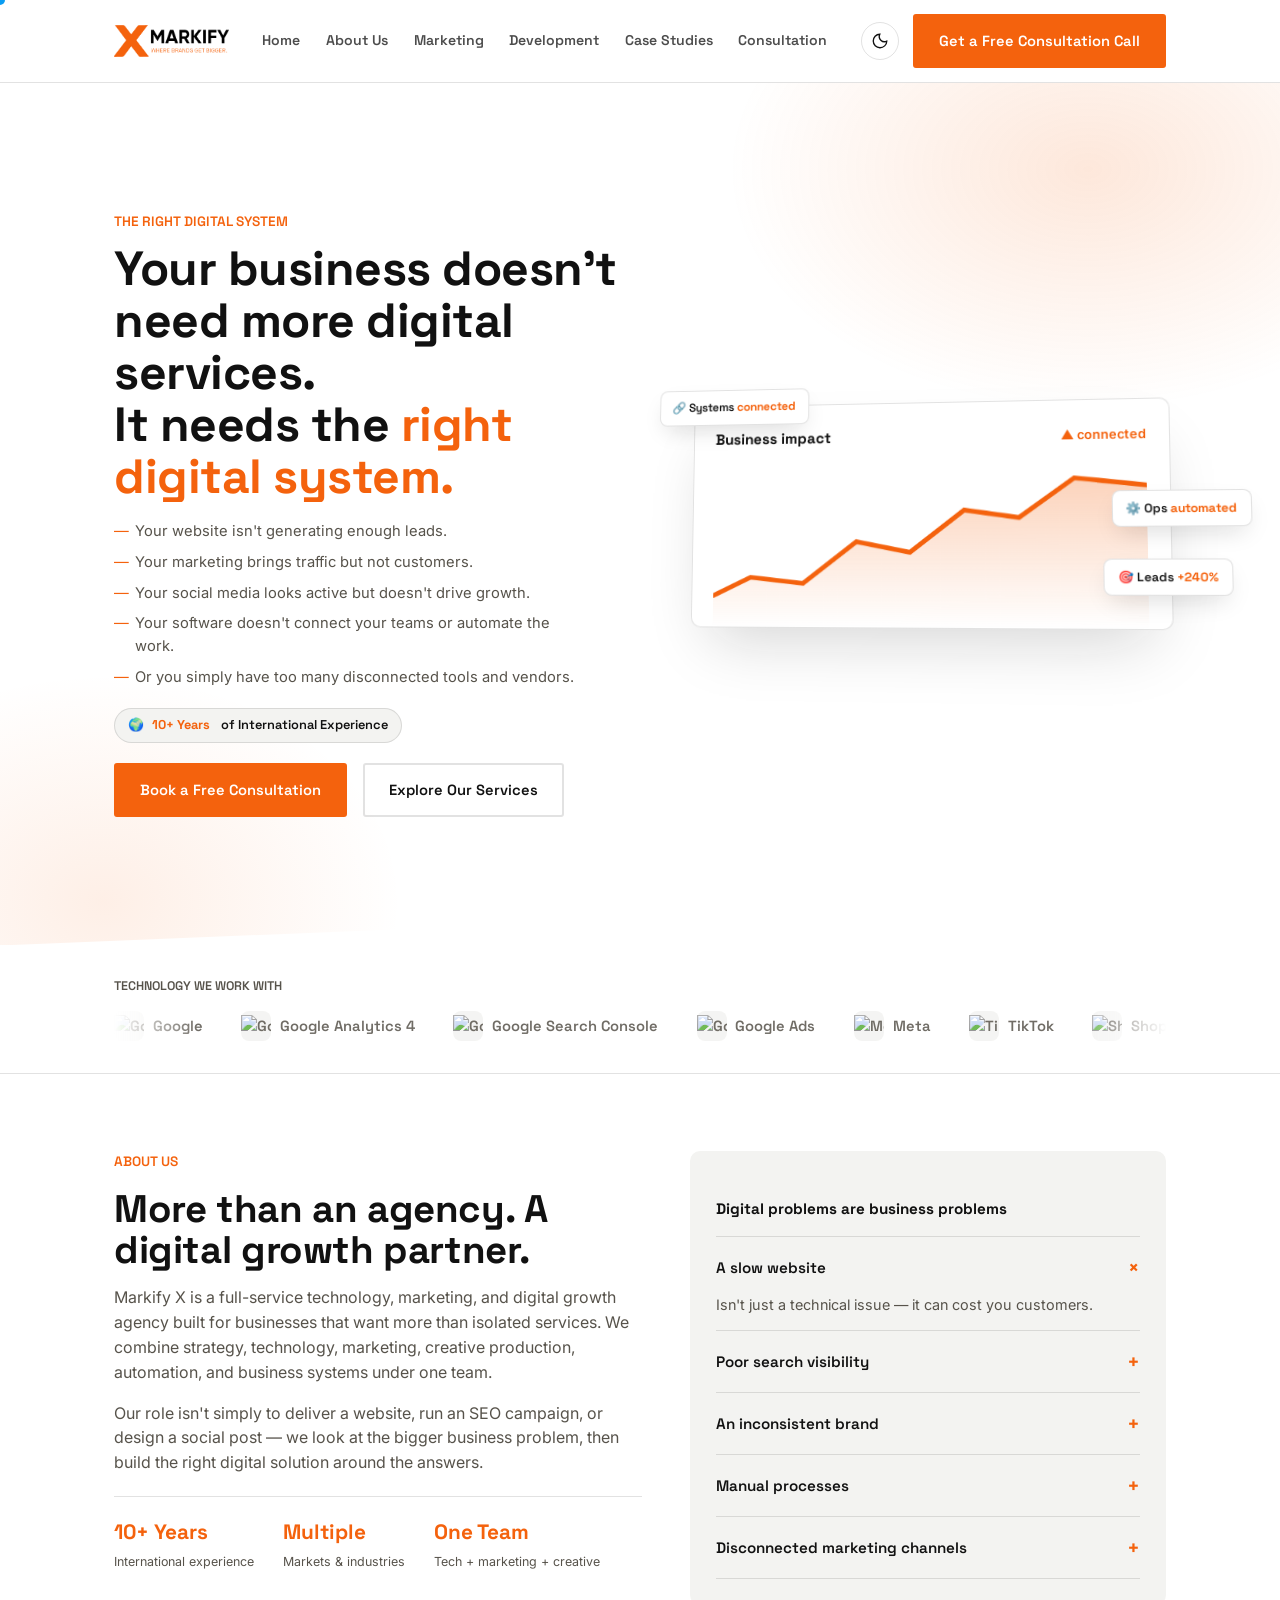
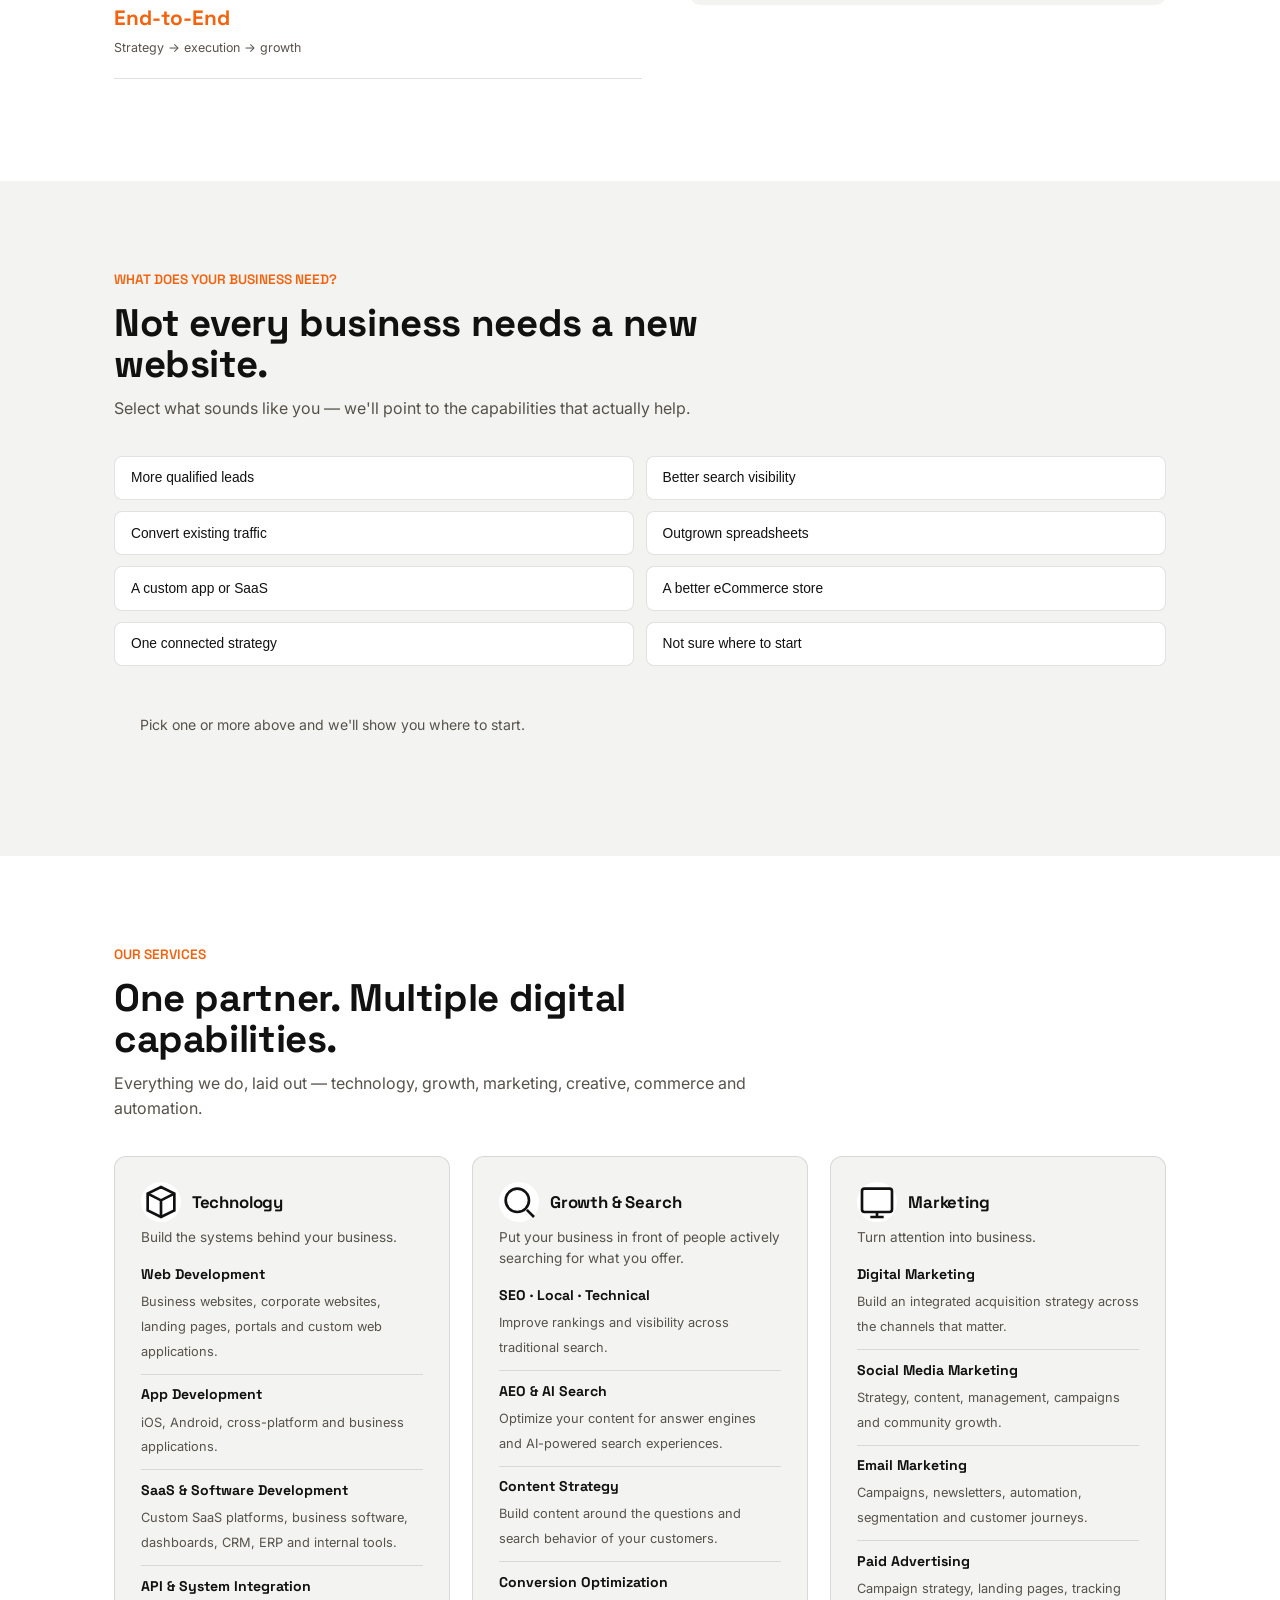
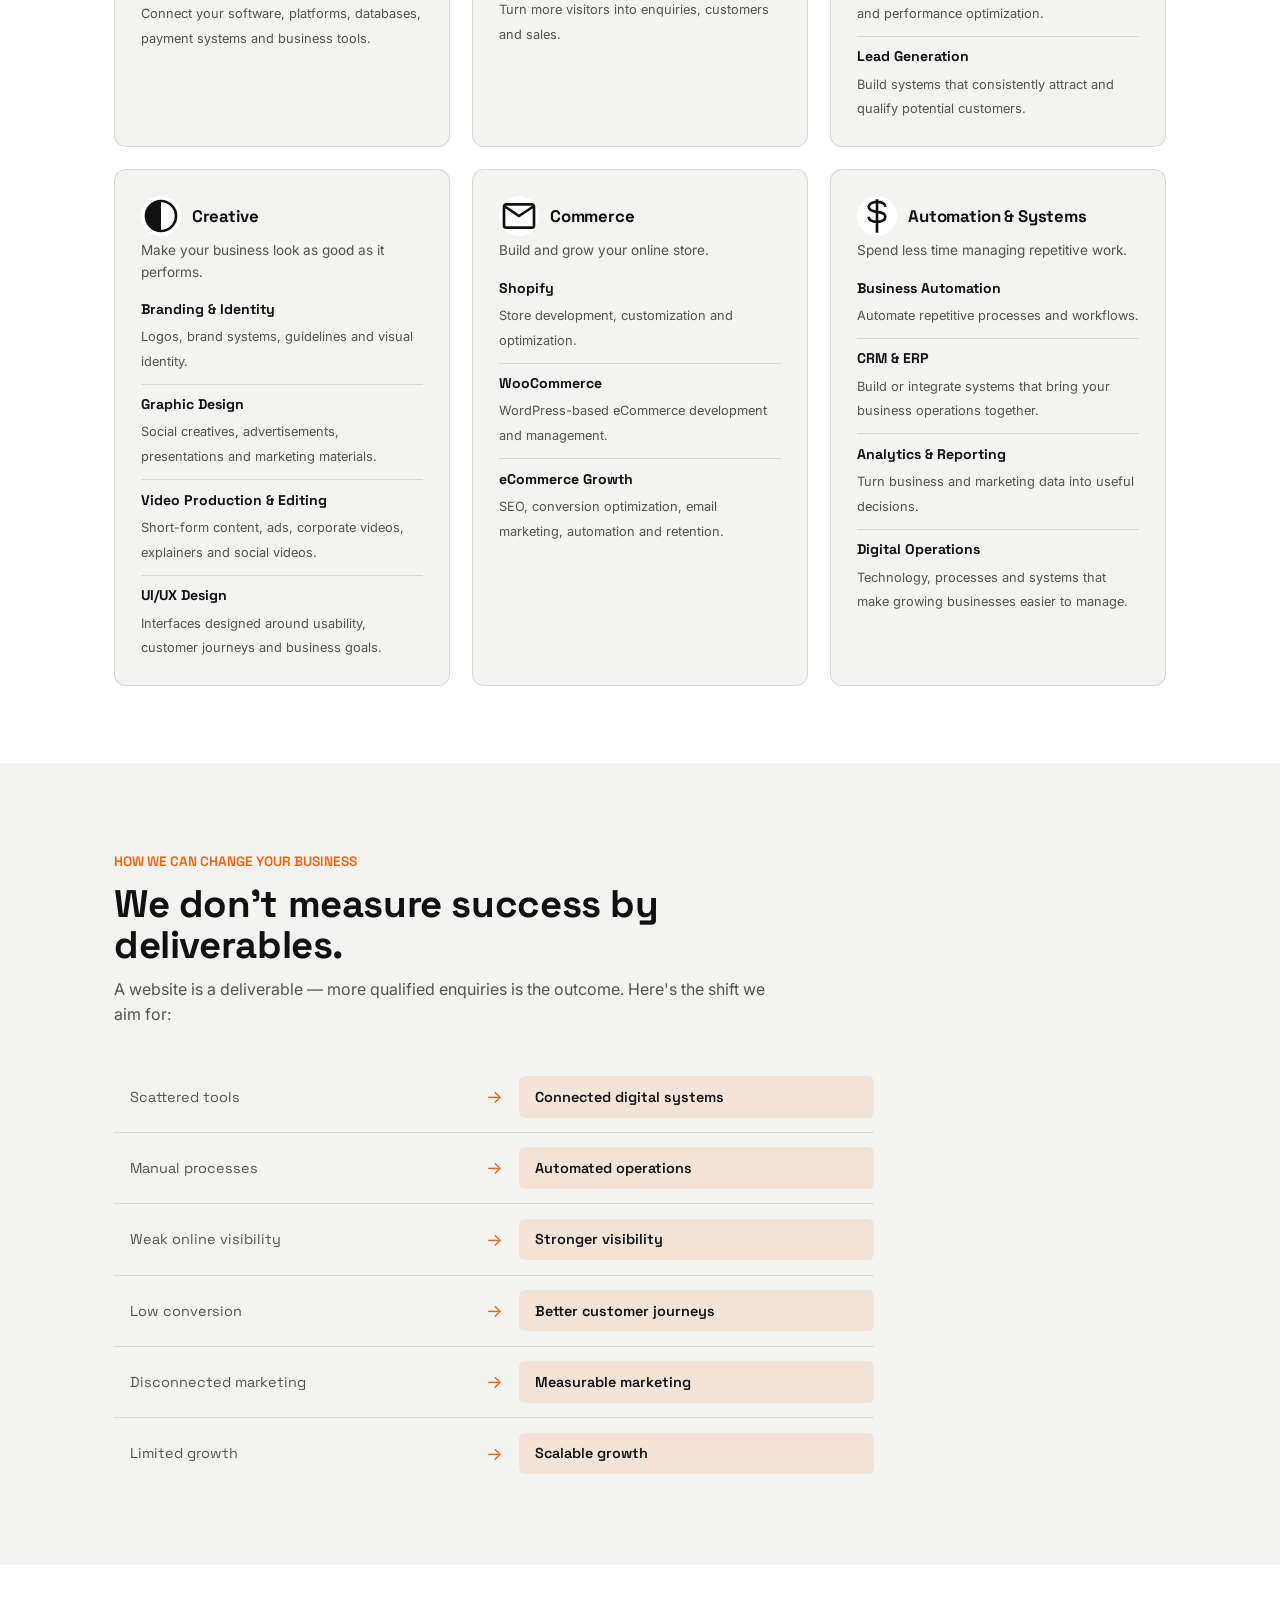
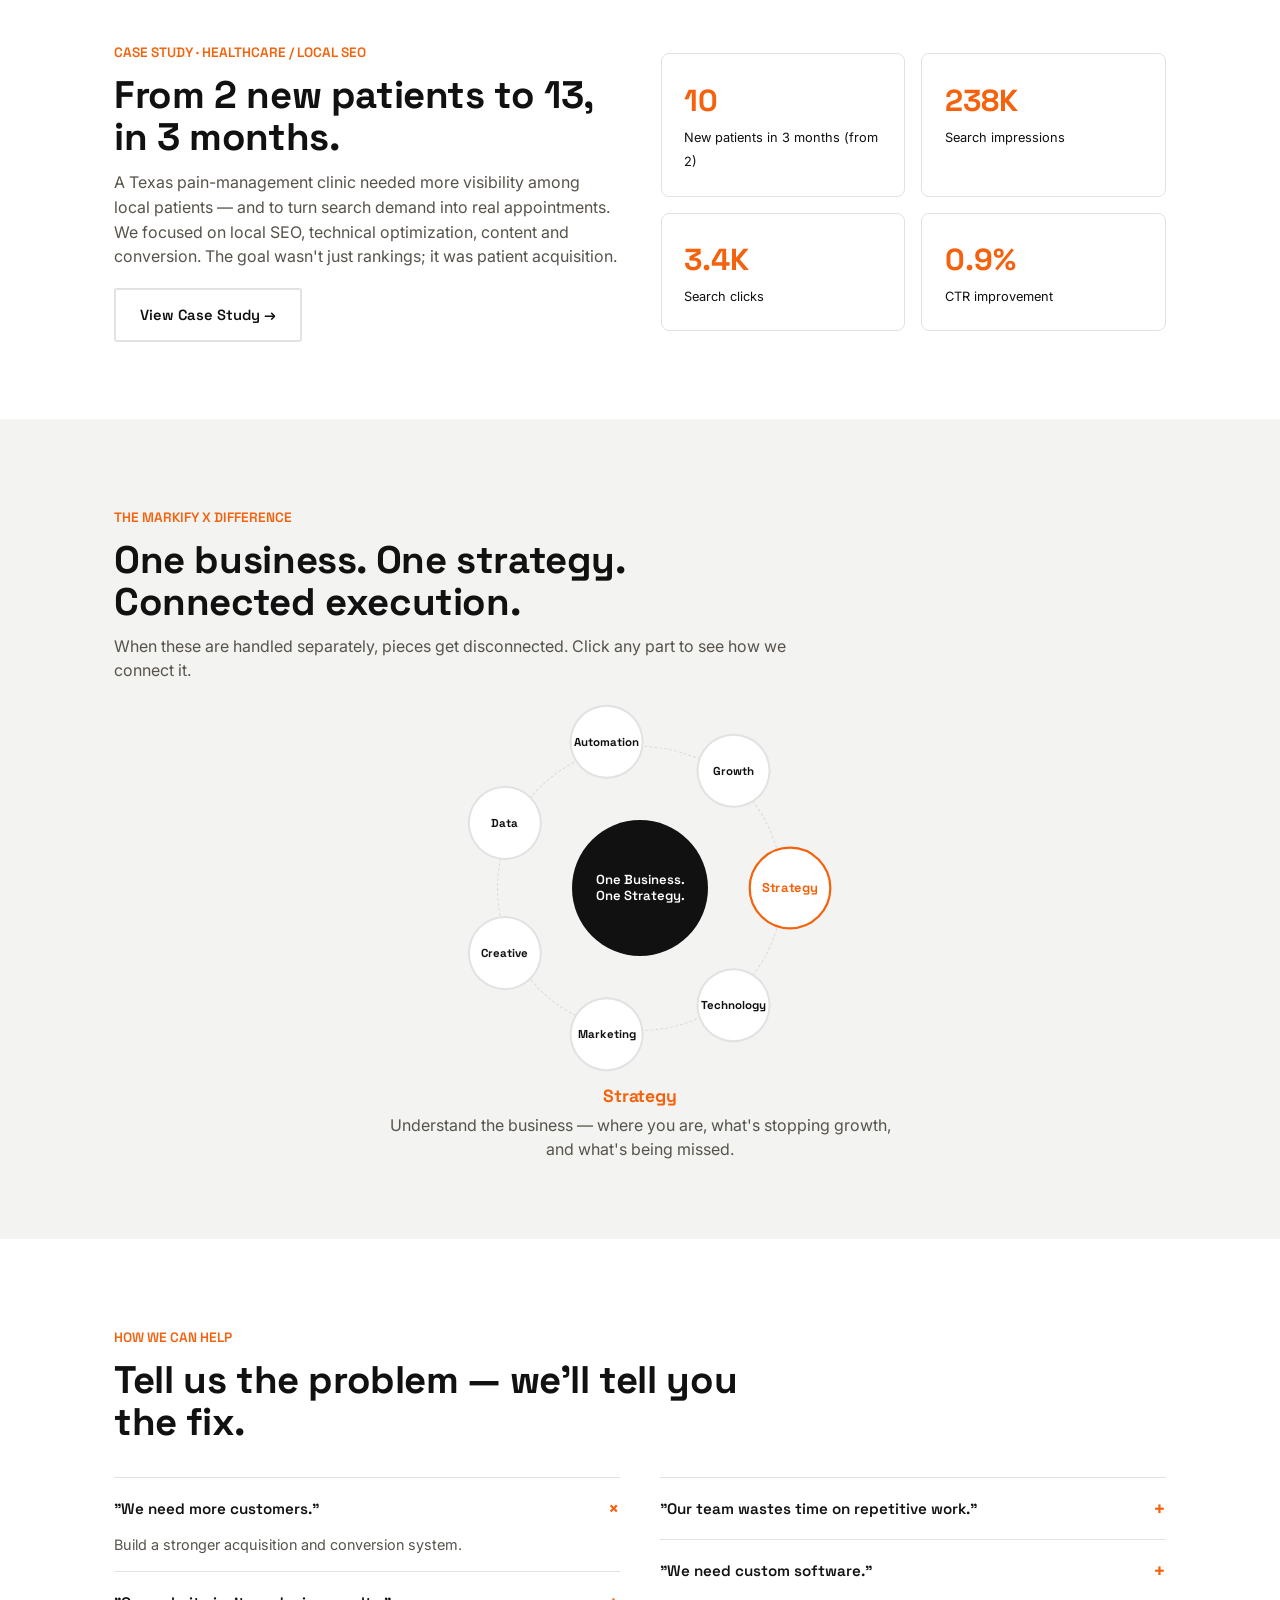
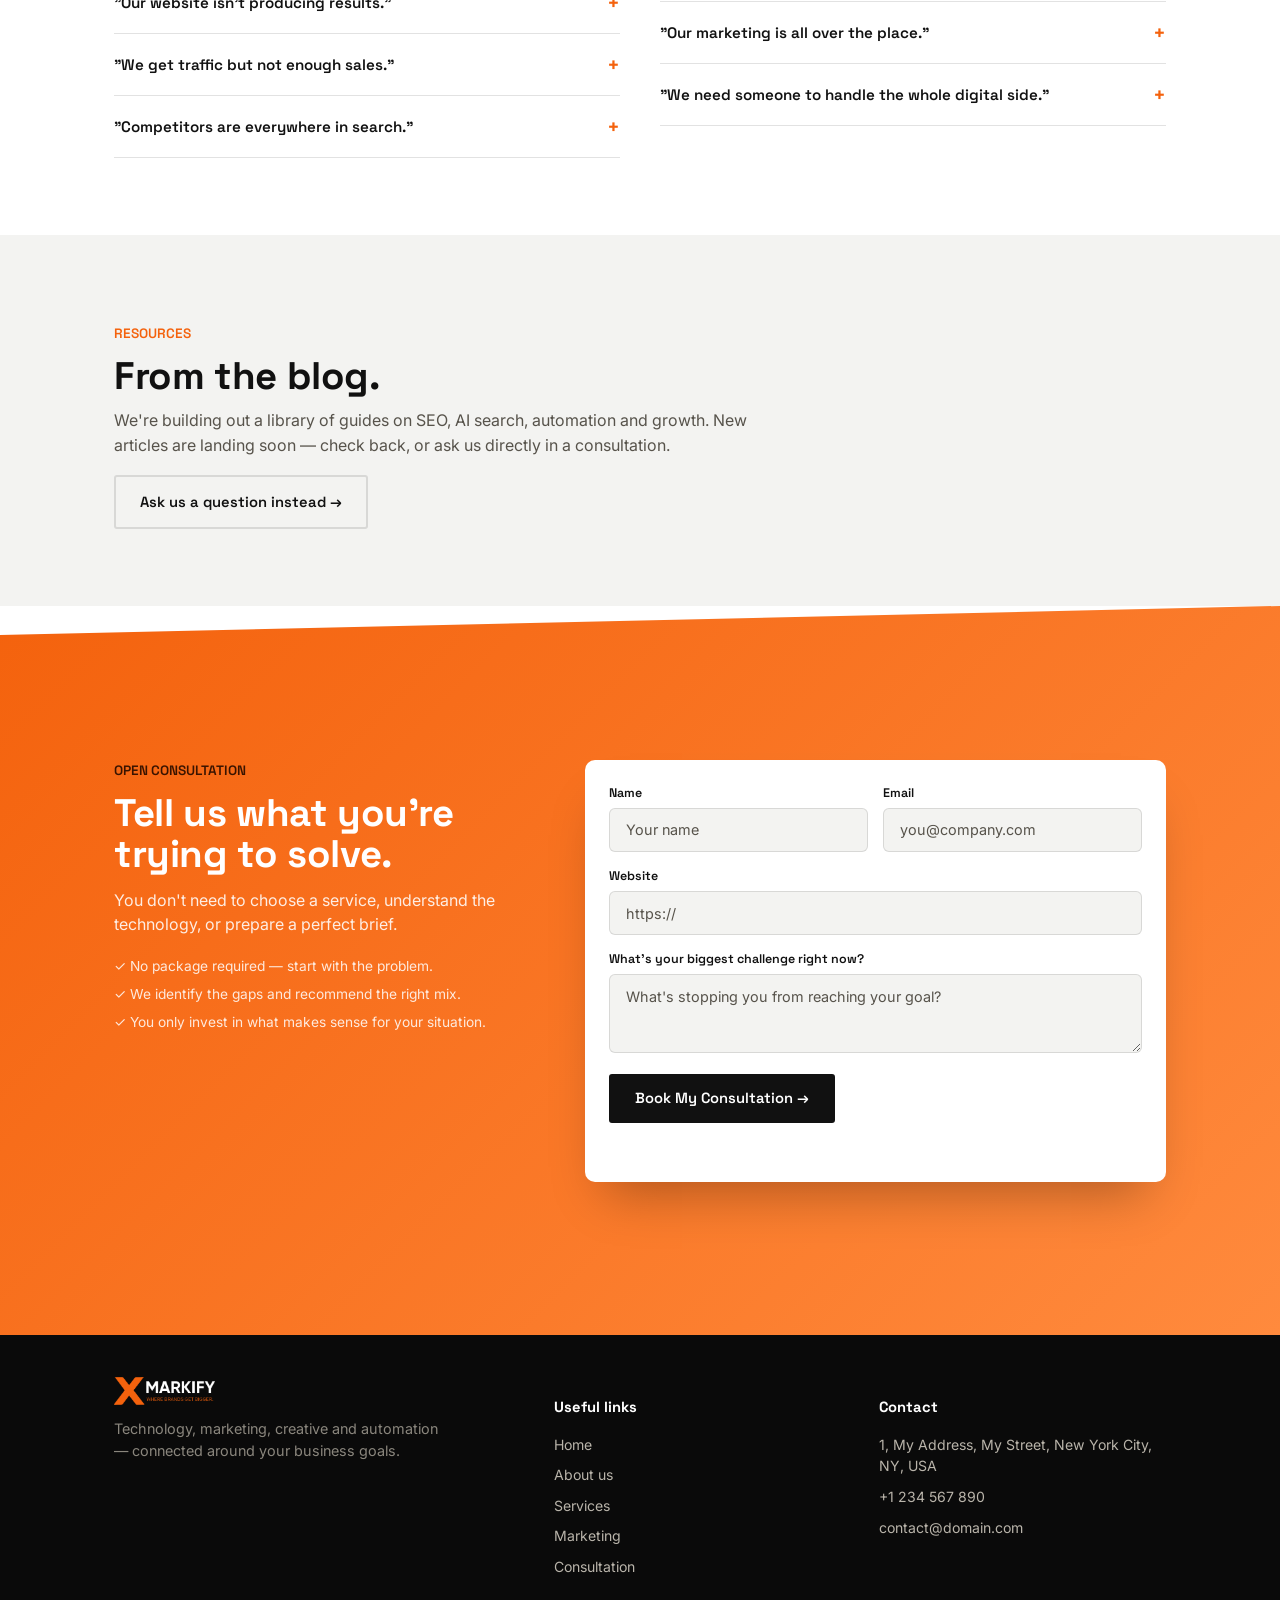
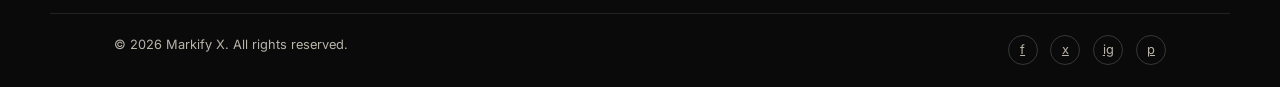
==== index.html @ 3561a361 "Use consistent navigation across all pages" ====
<!doctype html>
<html lang="en">
<head>
<meta charset="UTF-8">
<meta name="viewport" content="width=device-width, initial-scale=1, viewport-fit=cover">
<title>Markify X — The Right Digital System for Your Business</title>
<meta name="description" content="Markify X connects technology, marketing, creative and automation into one digital system — web & app development, SEO, marketing, branding, eCommerce and business automation.">
<meta name="keywords" content="digital system, digital agency, web development, SEO, AEO, marketing automation, SaaS development, eCommerce, Markify X">
<meta name="robots" content="index, follow">
<link rel="canonical" href="https://www.markifyx.com/">
<meta property="og:type" content="website">
<meta property="og:title" content="Markify X — The Right Digital System">
<meta property="og:description" content="Technology, marketing, creative and automation, connected around your actual business goals.">
<meta property="og:image" content="[data-uri]">
<meta name="twitter:card" content="summary_large_image">
<link rel="icon" href="[data-uri]">
<link rel="preconnect" href="https://fonts.googleapis.com">
<link rel="preconnect" href="https://fonts.gstatic.com" crossorigin>
<link href="https://fonts.googleapis.com/css2?family=Space+Grotesk:wght@500;600;700&family=Inter:wght@400;500;600;700&display=swap" rel="stylesheet">
<script type="application/ld+json">
{"@context":"https://schema.org","@type":"ProfessionalService","name":"Markify X","slogan":"The right digital system for your business.","description":"Full-service technology, marketing, creative and automation partner: web & app development, SaaS, SEO & AEO, digital marketing, branding, eCommerce and business automation.","address":{"@type":"PostalAddress","streetAddress":"1, My Address, My Street","addressLocality":"New York City","addressRegion":"NY","addressCountry":"USA"},"telephone":"+1234567890","email":"contact@domain.com"}
</script>
<style>
:root{
  --ink:#111111; --paper:#FFFFFF; --fog:#F3F3F1; --line:rgba(17,17,17,.12);
  --orange:#F4620D; --orange-deep:#C9490A; --slate:#57534B;
  --maxw:1180px; --pad:clamp(20px,5vw,64px);
  color-scheme: light;
}
:root[data-theme="dark"]{ --ink:#F2F0EC; --paper:#121110; --fog:#1B1918; --line:rgba(242,240,236,.14); --slate:#B0ACA4; color-scheme:dark; }
*{box-sizing:border-box}
html{scroll-behavior:smooth; scroll-padding-top:88px}
body{margin:0;background:var(--paper);color:var(--ink);font-family:'Inter',system-ui,sans-serif;line-height:1.55;-webkit-font-smoothing:antialiased;transition:background .3s ease,color .3s ease}
body.has-cursor,body.has-cursor a,body.has-cursor button{cursor:none}
.cursor-dot{position:fixed;top:0;left:0;width:10px;height:10px;border-radius:50%;background:var(--orange);pointer-events:none;z-index:999;transform:translate(-50%,-50%);transition:width .18s,height .18s;mix-blend-mode:difference}
.cursor-dot.big{width:38px;height:38px;background:#fff}
@media(hover:none),(prefers-reduced-motion:reduce){.cursor-dot{display:none}body.has-cursor,body.has-cursor a,body.has-cursor button{cursor:auto}}
h1,h2,h3,.disp{font-family:'Space Grotesk',system-ui,sans-serif;letter-spacing:-.01em;line-height:1.08;margin:0}
h2{font-size:clamp(1.6rem,3.4vw,2.4rem)}
p{color:var(--slate);margin:0}
a{color:inherit}
img{max-width:100%;display:block}
ul{margin:0;padding:0}
.wrap{max-width:var(--maxw);margin:0 auto;padding-inline:var(--pad)}
.btn{position:relative;display:inline-flex;align-items:center;gap:.5rem;font-family:'Space Grotesk',sans-serif;font-weight:600;font-size:.92rem;padding:.85rem 1.5rem;border-radius:3px;border:2px solid var(--ink);background:var(--ink);color:var(--paper);cursor:pointer;text-decoration:none;transition:transform .12s ease}
.btn:hover{transform:translateY(-2px)}
.btn.alt{background:var(--orange);border-color:var(--orange);color:#fff}
.btn.ghost{background:transparent;color:var(--ink)}
.theme-toggle{width:38px;height:38px;border-radius:50%;border:1px solid var(--line);background:none;display:flex;align-items:center;justify-content:center;cursor:pointer;color:var(--ink)}
.theme-toggle svg{width:18px;height:18px}
:root[data-theme="dark"] .theme-toggle .i-sun{display:block}
:root[data-theme="dark"] .theme-toggle .i-moon{display:none}
.theme-toggle .i-sun{display:none}
:focus-visible{outline:3px solid var(--orange);outline-offset:2px}
header{position:sticky;top:0;z-index:50;background:color-mix(in srgb,var(--paper) 88%,transparent);backdrop-filter:blur(10px);border-bottom:1px solid var(--line)}
.nav{display:flex;align-items:center;justify-content:space-between;padding-block:14px}
.brand img{height:32px}
.navlinks{display:flex;gap:1.6rem;list-style:none;margin:0;padding:0;font-family:'Space Grotesk',sans-serif;font-weight:600;font-size:.88rem}
.navlinks a{text-decoration:none;opacity:.75}
.navlinks a:hover,.navlinks a.active{opacity:1;color:var(--orange)}
.has-dropdown{position:relative}
.nav-top{display:flex;align-items:center;gap:.35rem;background:none;border:none;font:inherit;font-weight:600;color:var(--ink);opacity:.75;cursor:pointer;padding:.3rem 0}
.nav-top:hover{opacity:1}
.nav-top svg{width:13px;height:13px;transition:transform .2s}
.has-dropdown.open .nav-top svg{transform:rotate(180deg)}
.dropdown{position:absolute;top:calc(100% + 10px);left:0;background:var(--paper);border:1px solid var(--line);border-radius:10px;padding:.6rem;min-width:210px;box-shadow:0 24px 40px -12px rgba(0,0,0,.18);display:grid;gap:.15rem;opacity:0;pointer-events:none;transform:translateY(6px);transition:opacity .15s,transform .15s;z-index:60}
.dropdown.cols2{grid-template-columns:1fr 1fr;min-width:380px}
.dropdown a{display:block;padding:.55rem .7rem;border-radius:6px;font-size:.83rem;font-weight:500;color:var(--slate);opacity:1}
.dropdown a:hover{background:var(--fog);color:var(--ink)}
.has-dropdown:hover .dropdown,.has-dropdown.open .dropdown{opacity:1;pointer-events:auto;transform:translateY(0)}
.mobile-cta{display:none}
.navcta{display:flex;align-items:center;gap:.9rem}
.burger{display:none;background:none;border:none;cursor:pointer}
.burger span{display:block;width:22px;height:2px;background:var(--ink);margin:5px 0}
@media(max-width:900px){
  .navlinks{position:fixed;inset:60px 0 0 0;background:var(--paper);flex-direction:column;padding:2rem var(--pad);gap:.3rem;font-size:1.05rem;transform:translateX(100%);transition:transform .3s;overflow-y:auto}
  .navlinks.open{transform:translateX(0)}
  .has-dropdown{border-bottom:1px solid var(--line);padding-bottom:.6rem;margin-bottom:.6rem}
  .nav-top{width:100%;justify-content:space-between;padding:.6rem 0;font-size:1.05rem}
  .dropdown{position:static;opacity:1;pointer-events:auto;transform:none;box-shadow:none;border:none;background:transparent;padding:0 0 0 .8rem;min-width:0;grid-template-columns:1fr!important;display:none}
  .has-dropdown.open .dropdown{display:grid}
  .dropdown a{padding:.55rem 0;font-size:.95rem}
  .mobile-cta{display:block;margin-top:1rem}
  .burger{display:block}
  .navcta .btn.alt{display:none}
}
/* hero */
.hero{position:relative;overflow:hidden;clip-path:polygon(0 0,100% 0,100% 94%,0 100%);background:var(--paper)}
.hero::before{content:"";position:absolute;inset:0;background:radial-gradient(600px 400px at 85% 10%,rgba(244,98,13,.15),transparent 60%),radial-gradient(500px 380px at 8% 95%,rgba(244,98,13,.1),transparent 60%);z-index:0}
.hero .wrap{position:relative;z-index:1;display:grid;grid-template-columns:1.05fr .95fr;gap:2.4rem;align-items:center;padding-block:clamp(1.8rem,4vw,3.2rem)}
.eyebrow{color:var(--orange);font-family:'Space Grotesk',sans-serif;font-weight:600;font-size:.85rem;margin-bottom:.7rem}
.kinetic-h1{display:block;overflow:hidden;color:var(--ink);font-size:clamp(1.9rem,4.4vw,3rem);max-width:17ch;font-weight:700}
.kinetic-h1 .kline{display:block;transform:translateY(110%);opacity:0;animation:kline-in .7s cubic-bezier(.22,1,.36,1) forwards}
.kinetic-h1 .kline:nth-child(1){animation-delay:.05s}
.kinetic-h1 .kline:nth-child(2){animation-delay:.16s}
@keyframes kline-in{to{transform:translateY(0);opacity:1}}
@media(prefers-reduced-motion:reduce){.kinetic-h1 .kline{animation:none;transform:none;opacity:1}}
.problem-list{list-style:none;margin:1.1rem 0 0;display:grid;gap:.5rem;max-width:46ch}
.problem-list li{font-size:.92rem;color:var(--slate);padding-left:1.3rem;position:relative}
.problem-list li::before{content:"—";position:absolute;left:0;color:var(--orange)}
.hero-badge{display:inline-flex;align-items:center;gap:.5rem;margin-top:1.2rem;font-family:'Space Grotesk',sans-serif;font-size:.8rem;font-weight:600;color:var(--ink);background:var(--fog);border:1px solid var(--line);padding:.4rem .8rem;border-radius:20px}
.hero-badge b{color:var(--orange)}
.hero-ctas{display:flex;gap:1rem;margin-top:1.3rem;flex-wrap:wrap}
.hero-visual{position:relative;perspective:900px}
.panel{position:relative;background:var(--paper);border:1px solid var(--line);border-radius:10px;padding:1.4rem 1.4rem 0;box-shadow:0 30px 60px -20px rgba(17,17,17,.18);transform:rotateX(4deg) rotateY(-6deg);transition:transform .12s ease;transform-style:preserve-3d}
.panel-head{display:flex;justify-content:space-between;align-items:baseline;margin-bottom:.5rem}
.panel-head b{font-family:'Space Grotesk',sans-serif;font-size:.95rem}
.panel-head span{color:var(--orange);font-size:.8rem;font-weight:600}
.panel svg{width:100%;height:auto;display:block}
.panel .spark-line{fill:none;stroke:var(--orange);stroke-width:3;stroke-linecap:round;stroke-dasharray:600;stroke-dashoffset:600;animation:draw 1.8s ease forwards .5s}
.panel .spark-fill{opacity:0;animation:fadein 1s ease forwards 1.3s}
@keyframes draw{to{stroke-dashoffset:0}}
@keyframes fadein{to{opacity:1}}
.chips{position:absolute;inset:0;pointer-events:none}
.chip{position:absolute;background:var(--paper);border:1px solid var(--line);border-radius:8px;padding:.5rem .8rem;font-family:'Space Grotesk',sans-serif;font-size:.75rem;font-weight:600;box-shadow:0 10px 24px -8px rgba(17,17,17,.18);animation:float 5s ease-in-out infinite}
.chip.c1{top:-8%;left:-8%;animation-delay:0s}
.chip.c2{bottom:14%;right:-12%;animation-delay:1.2s}
.chip.c3{top:40%;right:-16%;animation-delay:2.4s}
.chip b{color:var(--orange)}
@keyframes float{0%,100%{transform:translateY(0)}50%{transform:translateY(-8px)}}
.hero-mascot{position:absolute;bottom:-12%;left:-10%;width:130px;filter:drop-shadow(0 20px 30px rgba(0,0,0,.18))}
@media(prefers-reduced-motion:reduce){.chip{animation:none}.panel{transform:none}}
@media(max-width:900px){.hero .wrap{grid-template-columns:1fr}.hero-visual{order:-1;margin:0 auto 2rem;max-width:320px}.chip{display:none}.hero-mascot{width:90px}.panel{transform:none}}
/* marquee */
.marquee-sec{padding-block:2rem;border-bottom:1px solid var(--line)}
.marquee-label{font-family:'Space Grotesk',sans-serif;font-weight:600;font-size:.78rem;color:var(--slate);margin-bottom:.9rem}
.marquee{overflow:hidden;-webkit-mask-image:linear-gradient(90deg,transparent,#000 8%,#000 92%,transparent)}
.marquee-track{display:flex;gap:2.4rem;width:max-content;animation:scroll 28s linear infinite;align-items:center}
.logo-chip{display:flex;align-items:center;gap:.55rem;white-space:nowrap;opacity:.85}
.logo-chip .lic{width:30px;height:30px;border-radius:8px;background:var(--fog);display:flex;align-items:center;justify-content:center;flex-shrink:0}
.logo-chip .lic svg{width:17px;height:17px;color:var(--ink)}
.logo-chip span{font-family:'Space Grotesk',sans-serif;font-weight:600;font-size:.92rem;color:var(--slate)}
@keyframes scroll{from{transform:translateX(0)}to{transform:translateX(-50%)}}
@media(prefers-reduced-motion:reduce){.marquee-track{animation:none}}
section{padding-block:clamp(3rem,6vw,5.2rem)}
.section-head{max-width:680px;margin-bottom:2.2rem}
.section-head p{margin-top:.7rem}
/* about */
.about-grid{display:grid;grid-template-columns:1fr .9fr;gap:3rem;align-items:start}
.about-grid>div>p{margin-bottom:1rem;max-width:54ch}
.pill-stats{display:flex;flex-wrap:wrap;gap:1.8rem;margin:1.3rem 0 1.6rem;padding:1.2rem 0;border-top:1px solid var(--line);border-bottom:1px solid var(--line)}
.pill-stats div b{display:block;font-family:'Space Grotesk',sans-serif;font-size:1.3rem;color:var(--orange)}
.pill-stats div span{font-size:.78rem;color:var(--slate)}
details{border-top:1px solid var(--line);padding-block:.9rem}
details:last-of-type{border-bottom:1px solid var(--line)}
summary{cursor:pointer;list-style:none;display:flex;justify-content:space-between;align-items:center;font-family:'Space Grotesk',sans-serif;font-weight:600;font-size:.95rem}
summary::-webkit-details-marker{display:none}
summary::after{content:"+";font-size:1.3rem;color:var(--orange);transition:transform .2s}
details[open] summary::after{transform:rotate(45deg)}
details p{margin-top:.6rem;font-size:.9rem}
.about-visual{background:var(--fog);border-radius:10px;padding:1.6rem}
.about-visual h4{font-family:'Space Grotesk',sans-serif;font-size:.95rem;margin-bottom:1rem}
/* needs selector */
.need-grid{display:grid;grid-template-columns:repeat(2,1fr);gap:.7rem;margin-bottom:1.6rem}
.need-btn{text-align:left;background:var(--paper);border:1px solid var(--line);border-radius:8px;padding:.85rem 1rem;font-size:.86rem;cursor:pointer;transition:border-color .15s,background .15s;color:var(--ink)}
.need-btn:hover{border-color:var(--orange)}
.need-btn.active{border-color:var(--orange);background:rgba(244,98,13,.08)}
.need-result{background:var(--fog);border-radius:10px;padding:1.4rem 1.6rem;min-height:88px}
.need-result .ph{color:var(--slate);font-size:.88rem}
.need-tags{display:flex;flex-wrap:wrap;gap:.5rem;margin-top:.8rem}
.need-tags span{background:var(--paper);border:1px solid var(--line);border-radius:20px;padding:.3rem .75rem;font-size:.78rem;font-family:'Space Grotesk',sans-serif;font-weight:600;color:var(--orange)}
@media(max-width:700px){.need-grid{grid-template-columns:1fr}}
/* services rail */
.rail-wrap{position:relative}
.rail{display:flex;gap:1.2rem;overflow-x:auto;scroll-snap-type:x mandatory;padding-bottom:1rem;cursor:grab;scrollbar-width:none;scroll-behavior:smooth}
.rail::-webkit-scrollbar{display:none}
.rail.dragging{cursor:grabbing;scroll-behavior:auto}
.card{scroll-snap-align:start;flex:0 0 min(280px,80vw);background:var(--paper);border:1px solid var(--line);padding:1.5rem;border-radius:10px;transition:border-color .2s,transform .2s}
.card:hover{border-color:var(--orange);transform:translateY(-6px)}
.ic-badge{width:44px;height:44px;border-radius:50%;background:var(--fog);display:flex;align-items:center;justify-content:center;margin-bottom:1rem;transition:transform .3s ease}
.card:hover .ic-badge{transform:scale(1.1) rotate(-6deg)}
.card .ic{width:22px;height:22px;color:var(--orange)}
.card h3{font-size:1.02rem;margin-bottom:.6rem}
.card ul{list-style:none}
.card li{font-size:.82rem;color:var(--slate);padding:.4rem 0;border-top:1px solid var(--line)}
.card li:first-child{border-top:none}
.rail-controls{display:flex;align-items:center;justify-content:space-between;margin-top:.8rem}
.rail-dots{display:flex;gap:.4rem}
.rail-dots span{width:7px;height:7px;border-radius:50%;background:var(--line);transition:background .2s,width .2s}
.rail-dots span.active{background:var(--orange);width:20px;border-radius:4px}
.rail-arrows{display:flex;gap:.6rem}
.rail-arrows button{width:36px;height:36px;border-radius:50%;border:1px solid var(--line);background:var(--paper);cursor:pointer}
.rail-arrows button:hover{border-color:var(--orange);color:var(--orange)}
.rail-arrows svg{width:15px;height:15px}
/* services grid (everything visible, no click required) */
.svc-grid{display:grid;grid-template-columns:repeat(auto-fit,minmax(300px,1fr));gap:1.4rem}
.svc-page-link{display:block;color:inherit;text-decoration:none}.svc-page-link:hover h3{color:var(--orange)}
.svc-card{background:var(--fog);border:1px solid var(--line);border-radius:12px;padding:1.6rem;transition:border-color .2s}
.svc-card:hover{border-color:var(--orange)}
.svc-card-head{display:flex;align-items:center;gap:.7rem;margin-bottom:.3rem}
.svc-card-head .ic-badge{width:40px;height:40px;margin-bottom:0;background:var(--paper)}
.svc-card h3{font-size:1.05rem}
.svc-card .tagline{color:var(--slate);font-size:.85rem;margin-bottom:1rem}
.svc-card ul{list-style:none;display:grid;gap:.7rem}
.svc-card li{border-top:1px solid var(--line);padding-top:.6rem}
.svc-card li:first-child{border-top:none;padding-top:0}
.svc-card li b{display:block;font-family:'Space Grotesk',sans-serif;font-size:.88rem;color:var(--ink);margin-bottom:.15rem}
.svc-card li span{font-size:.8rem;color:var(--slate)}
/* pillar hub diagram */
.pillar-wrap{display:flex;flex-direction:column;align-items:center;gap:1.8rem}
.pillar-ring{position:relative;width:min(340px,88vw);aspect-ratio:1;margin-inline:auto}
.pillar-ring::before{content:"";position:absolute;inset:8%;border:1px dashed var(--line);border-radius:50%;animation:ring-spin 50s linear infinite}
@keyframes ring-spin{to{transform:rotate(360deg)}}
.hub{position:absolute;inset:0;margin:auto;width:40%;height:40%;border-radius:50%;background:#111111;color:#fff;display:flex;align-items:center;justify-content:center;text-align:center;padding:.8rem;font-family:'Space Grotesk',sans-serif;font-size:.82rem;font-weight:600;line-height:1.25}
.pillar-node{position:absolute;top:50%;left:50%;width:74px;height:74px;margin:-37px;border-radius:50%;background:var(--paper);color:var(--ink);border:2px solid var(--line);display:flex;align-items:center;justify-content:center;text-align:center;font-size:.72rem;font-weight:700;font-family:'Space Grotesk',sans-serif;cursor:pointer;transition:border-color .2s,transform .2s,color .2s;transform:rotate(var(--ang)) translate(clamp(80px,28vw,150px)) rotate(calc(-1 * var(--ang)))}
.pillar-node.active{border-color:var(--orange);color:var(--orange);transform:rotate(var(--ang)) translate(clamp(80px,28vw,150px)) rotate(calc(-1 * var(--ang))) scale(1.12)}
.pillar-detail{max-width:520px;text-align:center;min-height:70px}
.pillar-detail h3{font-size:1.1rem;margin-bottom:.4rem;color:var(--orange)}
@media(prefers-reduced-motion:reduce){.pillar-ring::before{animation:none}}
.transform{max-width:760px}
.t-row{display:grid;grid-template-columns:1fr auto 1fr;gap:1rem;align-items:center;padding:.9rem 0;border-top:1px solid var(--line)}
.t-row:first-child{border-top:none}
.t-from,.t-to{font-family:'Space Grotesk',sans-serif;font-size:.9rem;padding:.6rem 1rem;border-radius:6px}
.t-from{background:var(--fog);color:var(--slate)}
.t-to{background:rgba(244,98,13,.1);color:var(--ink);font-weight:600}
.t-arrow{color:var(--orange);font-size:1.1rem}
@media(max-width:640px){.t-row{grid-template-columns:1fr;text-align:center}.t-arrow{transform:rotate(90deg)}}
/* case study */
.case-wrap{display:grid;grid-template-columns:1fr 1fr;gap:2.6rem;align-items:center}
.case-stats{display:grid;grid-template-columns:1fr 1fr;gap:1rem}
.stat{border:1px solid var(--line);padding:1.4rem;border-radius:8px}
.stat b{font-family:'Space Grotesk',sans-serif;font-size:1.9rem;color:var(--orange);display:block}
.stat span{font-size:.8rem}
@media(max-width:820px){.case-wrap{grid-template-columns:1fr}}
/* timeline (difference pillars) */
.timeline{position:relative;padding-left:2rem;max-width:720px}
.timeline::before{content:"";position:absolute;left:5px;top:6px;bottom:6px;width:2px;background:var(--line)}
.timeline .fill{position:absolute;left:5px;top:6px;width:2px;background:var(--orange);height:0;transition:height .1s linear}
.step{position:relative;padding-bottom:1.8rem}
.step:last-child{padding-bottom:0}
.step::before{content:"";position:absolute;left:-2rem;top:4px;width:11px;height:11px;border-radius:50%;background:var(--paper);border:2px solid var(--line)}
.step.seen::before{border-color:var(--orange);background:var(--orange)}
.step h3{font-size:1.05rem;margin-bottom:.25rem}
.step p{max-width:54ch;font-size:.9rem}
/* faq */
.faq-grid{display:grid;grid-template-columns:1fr 1fr;gap:0 2.5rem}
@media(max-width:820px){.faq-grid{grid-template-columns:1fr}}
/* contact */
.contact{background:linear-gradient(135deg,#F4620D 0%,#FF8A3D 100%);color:#fff;clip-path:polygon(0 4%,100% 0,100% 100%,0 100%)}
.contact .wrap{padding-block:clamp(3rem,6vw,5.2rem)}
.contact-grid{display:grid;grid-template-columns:.85fr 1.15fr;gap:2.6rem;align-items:start}
.contact h2{color:#fff}
.contact p{color:rgba(255,255,255,.88)}
.contact .eyebrow{color:#3A1400}
.contact ul.hint{list-style:none;margin-top:1.2rem;display:grid;gap:.4rem}
.contact ul.hint li{color:rgba(255,255,255,.85);font-size:.86rem}
form{display:grid;gap:.9rem;background:#fff;padding:1.5rem;border-radius:10px;box-shadow:0 30px 50px -20px rgba(0,0,0,.3)}
.row2{display:grid;grid-template-columns:1fr 1fr;gap:.9rem}
input,textarea,select{background:var(--fog);border:1px solid var(--line);color:var(--ink);padding:.8rem 1rem;border-radius:6px;font-family:inherit;font-size:.9rem;width:100%}
select{appearance:none;background-image:url('data:image/svg+xml;utf8,<svg xmlns="http://www.w3.org/2000/svg" viewBox="0 0 24 24" fill="none" stroke="%2357534B" stroke-width="2"><path d="M6 9l6 6 6-6"/></svg>');background-repeat:no-repeat;background-position:right 1rem center;background-size:16px;padding-right:2.4rem}
input::placeholder,textarea::placeholder{color:var(--slate)}
input:focus,textarea:focus{border-color:var(--orange)}
label.fl{display:block;font-size:.78rem;font-weight:600;font-family:'Space Grotesk',sans-serif;color:var(--ink);margin-bottom:.3rem}
.chip-grid{display:flex;flex-wrap:wrap;gap:.5rem}
.chip-opt{background:var(--fog);border:1px solid var(--line);border-radius:20px;padding:.4rem .85rem;font-size:.78rem;cursor:pointer;color:var(--ink)}
.chip-opt.active{background:var(--orange);border-color:var(--orange);color:#fff}
.seg{display:flex;gap:.5rem}
.seg button{flex:1;background:var(--fog);border:1px solid var(--line);border-radius:6px;padding:.6rem;font-size:.82rem;cursor:pointer;color:var(--ink)}
.seg button.active{background:var(--ink);color:#fff;border-color:var(--ink)}
form .btn.alt{background:#111111;border-color:#111111;justify-self:start}
.form-msg{font-size:.82rem;min-height:1.2em;color:var(--slate)}
.form-msg.ok{color:#1a7f37}
/* footer */
footer{background:#0A0A0A;color:#B9B4AA;padding-block:2.6rem 1.4rem}
.foot-grid{display:grid;grid-template-columns:1.4fr 1fr 1fr;gap:2.4rem}
.foot-grid img{height:28px;margin-bottom:.8rem}
.foot-grid h4{font-family:'Space Grotesk',sans-serif;color:#fff;font-size:.92rem;margin-bottom:.9rem}
.foot-grid ul{list-style:none;display:grid;gap:.55rem;font-size:.88rem}
.foot-grid a{text-decoration:none;color:#B9B4AA}
.foot-grid a:hover{color:var(--orange)}
.foot-bottom{border-top:1px solid rgba(255,255,255,.1);margin-top:2.2rem;padding-top:1.3rem;display:flex;justify-content:space-between;flex-wrap:wrap;gap:1rem;font-size:.8rem}
.socials{display:flex;gap:.8rem}
.socials a{width:30px;height:30px;border:1px solid rgba(255,255,255,.18);border-radius:50%;display:flex;align-items:center;justify-content:center}
.socials a:hover{border-color:var(--orange);color:var(--orange)}
@media(max-width:780px){.foot-grid{grid-template-columns:1fr}}
.reveal{opacity:0;transform:translateY(16px);transition:opacity .6s ease,transform .6s ease}
.reveal.in{opacity:1;transform:none}
@media(prefers-reduced-motion:reduce){.reveal{opacity:1!important;transform:none!important}}

/* MARKIFY X — MOBILE OPTIMIZATION PATCH
   Keeps desktop design intact; improves phone layout, sizing, wrapping and overflow.
*/
html,body{width:100%;max-width:100%;overflow-x:hidden}
.wrap{width:100%;max-width:var(--maxw)}
button,a,input,textarea,select{max-width:100%}
@media (max-width:900px){
  :root{--pad:20px}
  .wrap{padding-inline:var(--pad)}
  .nav{min-height:64px}
  .navcta{gap:.55rem}
  .theme-toggle{width:36px;height:36px;flex:0 0 36px}
  .navcta>.btn.alt{display:none}
  .burger{display:block;padding:4px;width:34px;height:34px}
  .navlinks{z-index:100;inset:64px 0 0 0;width:100%;max-width:100%;padding:20px var(--pad) 32px}
  .hero .wrap{grid-template-columns:1fr;gap:28px;padding-block:48px 64px}
  .hero{clip-path:polygon(0 0,100% 0,100% 97%,0 100%)}
  .hero-visual{width:100%;min-width:0}
  .panel{transform:none}
  .chips{display:none}
  .hero-ctas{gap:10px}
  .hero-ctas .btn{flex:1 1 100%;justify-content:center}
  .problem-layout,.full-picture-grid,.overview-grid,.contact-grid,.case-wrap{grid-template-columns:1fr!important}
  .problem-result{width:100%;min-height:0}
  .journey,.journey-steps{grid-template-columns:1fr 1fr!important;gap:10px}
  .journey-line,.journey-arrow{display:none}
  .service-grid{grid-template-columns:42px minmax(0,1fr)!important;gap:18px}
  .service-grid>div{min-width:0}
  .service h2{font-size:clamp(28px,8vw,42px)}
  .contact-grid{gap:30px}
  form{width:100%;padding:18px}
  .row2{grid-template-columns:1fr}
  .foot-grid{grid-template-columns:1fr!important}
}
@media (max-width:560px){
  :root{--pad:16px}
  html{scroll-padding-top:72px}
  .nav{padding-block:10px}
  .brand img{height:27px;width:auto}
  .navlinks{inset:58px 0 0 0;padding:18px var(--pad) 28px}
  .nav-top{font-size:1rem}
  .dropdown a{font-size:.92rem}
  .hero .wrap{padding-block:38px 54px}
  .eyebrow{font-size:.75rem}
  .kinetic-h1{font-size:clamp(2rem,9.5vw,2.7rem);max-width:100%;line-height:1.02}
  h2,.problem-section .section-head h2,.full-picture-copy h2{font-size:clamp(2rem,9vw,2.8rem)}
  .hero-ctas,.hero-ctas .btn{width:100%}
  .hero-ctas .btn{padding:.78rem 1rem}
  .problem-section,.full-picture,.visual-overview,.service{padding-block:56px}
  .problem-layout{gap:22px}
  .problem-option{padding:14px 12px;font-size:13px;gap:10px}
  .check-box{width:20px;height:20px;flex-basis:20px}
  .problem-result{padding:22px}
  .problem-result h3{font-size:clamp(25px,8vw,34px);margin-bottom:14px}
  .journey,.journey-steps{grid-template-columns:1fr!important}
  .journey-system,.system-card{padding:15px}
  .journey-system-head,.system-head{display:block}
  .system-label{display:block;margin-bottom:6px}
  .service-grid{grid-template-columns:1fr!important;gap:12px}
  .service-grid>div:first-child{display:none}
  .service{padding-block:52px}
  .service ul{grid-template-columns:1fr!important}
  .contact{clip-path:polygon(0 2%,100% 0,100% 100%,0 100%)}
  .contact .wrap{padding-block:48px}
  .contact h2{font-size:clamp(2rem,9vw,2.7rem)}
  form{padding:16px;border-radius:8px}
  .chip-grid{gap:6px}
  .chip-opt{font-size:.74rem;padding:.38rem .68rem}
  .seg{flex-direction:column}
  .seg button{width:100%}
  .foot-bottom{display:grid;justify-content:initial}
  .socials{margin-top:4px}
  input,textarea,select{font-size:16px}
}
@media (max-width:380px){
  .navcta{gap:.35rem}
  .theme-toggle{width:34px;height:34px;flex-basis:34px}
  .burger{width:30px}
  .kinetic-h1{font-size:1.85rem}
  .btn{font-size:.85rem;padding:.72rem 1rem}
}

</style>
</head>
<body>

<header><nav class="nav wrap">
<a class="brand" href="index.html" aria-label="Markify X home"><img id="navLogo" src="assets/logo-main.png" data-light="assets/logo-main.png" data-dark="assets/logo-white.png" alt="Markify X logo"></a>
<ul class="navlinks" id="navlinks">
<li><a href="index.html">Home</a></li>
<li><a href="index.html#about">About Us</a></li>
<li><a href="marketing.html">Marketing</a></li>
<li><a href="development.html">Development</a></li>
<li><a href="index.html#case">Case Studies</a></li>
<li><a href="index.html#contact">Consultation</a></li>
</ul>
<div class="navcta"><button class="theme-toggle" id="themeToggle" aria-label="Toggle dark theme"><svg class="i-moon" viewBox="0 0 24 24" fill="none" stroke="currentColor" stroke-width="1.8"><path d="M21 12.3A9 9 0 1111.7 3 7 7 0 0021 12.3z"/></svg><svg class="i-sun" viewBox="0 0 24 24" fill="none" stroke="currentColor" stroke-width="1.8"><circle cx="12" cy="12" r="4.5"/><path d="M12 2v3M12 19v3M4.2 4.2l2.1 2.1M17.7 17.7l2.1 2.1M2 12h3M19 12h3M4.2 19.8l2.1-2.1M17.7 6.3l2.1-2.1"/></svg></button><a class="btn alt" href="index.html#contact">Get a Free Consultation Call</a><button class="burger" id="burger" aria-label="Toggle menu" aria-expanded="false"><span></span><span></span><span></span></button></div>
</nav></header>

<main id="top">
  <section class="hero">
    <div class="wrap">
      <div>
        <p class="eyebrow">THE RIGHT DIGITAL SYSTEM</p>
        <h1 class="kinetic-h1">
          <span class="kline">Your business doesn't need more digital services.</span>
          <span class="kline">It needs the <em style="color:var(--orange);font-style:normal">right digital system.</em></span>
        </h1>
        <ul class="problem-list">
          <li>Your website isn't generating enough leads.</li>
          <li>Your marketing brings traffic but not customers.</li>
          <li>Your social media looks active but doesn't drive growth.</li>
          <li>Your software doesn't connect your teams or automate the work.</li>
          <li>Or you simply have too many disconnected tools and vendors.</li>
        </ul>
        <p class="hero-badge">🌍 <b>10+ Years</b>&nbsp;of International Experience</p>
        <div class="hero-ctas">
          <a class="btn alt" href="#contact">Book a Free Consultation</a>
          <a class="btn ghost" style="border-color:var(--line)" href="#services">Explore Our Services</a>
        </div>
      </div>
      <div class="hero-visual" id="tiltPanel">
        <div class="panel">
          <div class="panel-head"><b>Business impact</b><span>▲ connected</span></div>
          <svg viewBox="0 0 280 110" preserveAspectRatio="none">
            <defs><linearGradient id="sf" x1="0" y1="0" x2="0" y2="1"><stop offset="0%" stop-color="#F4620D" stop-opacity=".28"/><stop offset="100%" stop-color="#F4620D" stop-opacity="0"/></linearGradient></defs>
            <path class="spark-fill" d="M0,90 L25,78 L60,82 L95,55 L130,62 L165,35 L200,40 L235,15 L280,20 L280,110 L0,110 Z" fill="url(#sf)"/>
            <path class="spark-line" d="M0,90 L25,78 L60,82 L95,55 L130,62 L165,35 L200,40 L235,15 L280,20"/>
          </svg>
          <div class="chips">
            <div class="chip c1">🔗 <span>Systems <b>connected</b></span></div>
            <div class="chip c2">🎯 <span>Leads <b>+240%</b></span></div>
            <div class="chip c3">⚙️ <span>Ops <b>automated</b></span></div>
          </div>
        </div>
        <video class="hero-mascot" autoplay muted loop playsinline aria-label="Markify X mascot presenting on a laptop"><source src="[data-uri]" type="video/mp4"></video>
      </div>
    </div>
  </section>


  <div class="marquee-sec">
    <div class="wrap">
      <p class="marquee-label">TECHNOLOGY WE WORK WITH</p>
      <div class="marquee"><div class="marquee-track" id="marqueeTrack"></div></div>
    </div>
  </div>

  <section id="about">
    <div class="wrap about-grid">
      <div class="reveal">
        <p class="eyebrow">ABOUT US</p>
        <h2 style="margin-bottom:.9rem">More than an agency. A digital growth partner.</h2>
        <p>Markify X is a full-service technology, marketing, and digital growth agency built for businesses that want more than isolated services. We combine strategy, technology, marketing, creative production, automation, and business systems under one team.</p>
        <p>Our role isn't simply to deliver a website, run an SEO campaign, or design a social post — we look at the bigger business problem, then build the right digital solution around the answers.</p>
        <div class="pill-stats">
          <div><b>10+ Years</b><span>International experience</span></div>
          <div><b>Multiple</b><span>Markets &amp; industries</span></div>
          <div><b>One Team</b><span>Tech + marketing + creative</span></div>
          <div><b>End-to-End</b><span>Strategy → execution → growth</span></div>
        </div>
      </div>
      <div class="about-visual reveal">
        <h4>Digital problems are business problems</h4>
        <details open><summary>A slow website</summary><p>Isn't just a technical issue — it can cost you customers.</p></details>
        <details><summary>Poor search visibility</summary><p>Isn't just an SEO problem — competitors capture the demand you're missing.</p></details>
        <details><summary>An inconsistent brand</summary><p>Isn't just a design problem — it can make a growing company look less established.</p></details>
        <details><summary>Manual processes</summary><p>Aren't just inconvenient — they consume time your team could spend on customers.</p></details>
        <details><summary>Disconnected marketing channels</summary><p>Aren't just inefficient — they make it harder to know what's actually working.</p></details>
      </div>
    </div>
  </section>

  <section id="needs" style="background:var(--fog)">
    <div class="wrap">
      <div class="section-head reveal">
        <p class="eyebrow">WHAT DOES YOUR BUSINESS NEED?</p>
        <h2>Not every business needs a new website.</h2>
        <p>Select what sounds like you — we'll point to the capabilities that actually help.</p>
      </div>
      <div class="need-grid reveal" id="needGrid">
        <button class="need-btn" data-r="More qualified leads and a stronger acquisition system." data-t="Lead Generation,Digital Marketing,Conversion Optimization">More qualified leads</button>
        <button class="need-btn" data-r="Better search visibility across traditional and AI-powered search." data-t="SEO,AEO &amp; AI Search,Technical SEO">Better search visibility</button>
        <button class="need-btn" data-r="A site that converts the traffic you already have." data-t="Conversion Optimization,UI/UX Design,Web Development">Convert existing traffic</button>
        <button class="need-btn" data-r="Systems to replace spreadsheets and manual work." data-t="Business Automation,CRM &amp; ERP,API &amp; System Integration">Outgrown spreadsheets</button>
        <button class="need-btn" data-r="A custom application or SaaS platform built around your operation." data-t="SaaS &amp; Software Development,App Development">A custom app or SaaS</button>
        <button class="need-btn" data-r="An online store with better conversion, automation and retention." data-t="Shopify,WooCommerce,eCommerce Growth">A better eCommerce store</button>
        <button class="need-btn" data-r="A connected digital strategy, not another disconnected tool." data-t="Digital Marketing,Business Automation,Analytics &amp; Reporting">One connected strategy</button>
        <button class="need-btn" data-r="Not sure yet — and that's fine. We start with the problem, not a package." data-t="Free Consultation">Not sure where to start</button>
      </div>
      <div class="need-result reveal" id="needResult"><p class="ph">Pick one or more above and we'll show you where to start.</p></div>
    </div>
  </section>

  <section id="services">
    <div class="wrap">
      <div class="section-head reveal">
        <p class="eyebrow">OUR SERVICES</p>
        <h2>One partner. Multiple digital capabilities.</h2>
        <p>Everything we do, laid out — technology, growth, marketing, creative, commerce and automation.</p>
      </div>
      <div class="svc-grid" id="svcGrid"></div>
    </div>
  </section>

  <section style="background:var(--fog)">
    <div class="wrap">
      <div class="section-head reveal">
        <p class="eyebrow">HOW WE CAN CHANGE YOUR BUSINESS</p>
        <h2>We don't measure success by deliverables.</h2>
        <p>A website is a deliverable — more qualified enquiries is the outcome. Here's the shift we aim for:</p>
      </div>
      <div class="transform reveal">
        <div class="t-row"><span class="t-from">Scattered tools</span><span class="t-arrow">→</span><span class="t-to">Connected digital systems</span></div>
        <div class="t-row"><span class="t-from">Manual processes</span><span class="t-arrow">→</span><span class="t-to">Automated operations</span></div>
        <div class="t-row"><span class="t-from">Weak online visibility</span><span class="t-arrow">→</span><span class="t-to">Stronger visibility</span></div>
        <div class="t-row"><span class="t-from">Low conversion</span><span class="t-arrow">→</span><span class="t-to">Better customer journeys</span></div>
        <div class="t-row"><span class="t-from">Disconnected marketing</span><span class="t-arrow">→</span><span class="t-to">Measurable marketing</span></div>
        <div class="t-row"><span class="t-from">Limited growth</span><span class="t-arrow">→</span><span class="t-to">Scalable growth</span></div>
      </div>
    </div>
  </section>

  <section id="case">
    <div class="wrap case-wrap">
      <div class="reveal">
        <p class="eyebrow">CASE STUDY · HEALTHCARE / LOCAL SEO</p>
        <h2 style="margin-bottom:.8rem">From 2 new patients to 13, in 3 months.</h2>
        <p>A Texas pain-management clinic needed more visibility among local patients — and to turn search demand into real appointments. We focused on local SEO, technical optimization, content and conversion. The goal wasn't just rankings; it was patient acquisition.</p>
        <a class="btn ghost" style="border-color:var(--line);margin-top:1.2rem" href="#contact">View Case Study →</a>
      </div>
      <div class="case-stats reveal">
        <div class="stat"><b data-count="13">0</b><span>New patients in 3 months (from 2)</span></div>
        <div class="stat"><b data-count="318" data-suffix="K">0</b><span>Search impressions</span></div>
        <div class="stat"><b data-count="4.47" data-suffix="K" data-decimal="1">0</b><span>Search clicks</span></div>
        <div class="stat"><b data-count="1.2" data-suffix="%" data-decimal="1">0</b><span>CTR improvement</span></div>
      </div>
    </div>
  </section>

  <section id="difference" style="background:var(--fog)">
    <div class="wrap">
      <div class="section-head reveal">
        <p class="eyebrow">THE MARKIFY X DIFFERENCE</p>
        <h2>One business. One strategy. Connected execution.</h2>
        <p>When these are handled separately, pieces get disconnected. Click any part to see how we connect it.</p>
      </div>
      <div class="pillar-wrap reveal">
        <div class="pillar-ring" id="pillarRing">
          <div class="hub"><span>One Business.<br>One Strategy.</span></div>
        </div>
        <div class="pillar-detail" id="pillarDetail">
          <h3 id="pillarTitle">Strategy</h3>
          <p id="pillarDesc">Understand the business — where you are, what's stopping growth, and what's being missed.</p>
        </div>
      </div>
    </div>
  </section>

  <section id="faq">
    <div class="wrap">
      <div class="section-head reveal">
        <p class="eyebrow">HOW WE CAN HELP</p>
        <h2>Tell us the problem — we'll tell you the fix.</h2>
      </div>
      <div class="faq-grid reveal">
        <div>
          <details open><summary>"We need more customers."</summary><p>Build a stronger acquisition and conversion system.</p></details>
          <details><summary>"Our website isn't producing results."</summary><p>Diagnose the technical, UX, SEO, content and conversion gaps.</p></details>
          <details><summary>"We get traffic but not enough sales."</summary><p>Improve the journey from visitor to customer.</p></details>
          <details><summary>"Competitors are everywhere in search."</summary><p>Build a search strategy across traditional and AI-powered discovery.</p></details>
        </div>
        <div>
          <details><summary>"Our team wastes time on repetitive work."</summary><p>Automate workflows and connect your systems.</p></details>
          <details><summary>"We need custom software."</summary><p>Design and develop the platform around your actual operation.</p></details>
          <details><summary>"Our marketing is all over the place."</summary><p>Create one connected strategy across every channel.</p></details>
          <details><summary>"We need someone to handle the whole digital side."</summary><p>Build and manage the digital ecosystem with one integrated team.</p></details>
        </div>
      </div>
    </div>
  </section>

  <section id="blog" style="background:var(--fog)">
    <div class="wrap">
      <div class="section-head reveal" style="margin-bottom:0">
        <p class="eyebrow">RESOURCES</p>
        <h2>From the blog.</h2>
        <p>We're building out a library of guides on SEO, AI search, automation and growth. New articles are landing soon — check back, or ask us directly in a consultation.</p>
        <a class="btn ghost" style="border-color:var(--line);margin-top:1.1rem" href="#contact">Ask us a question instead →</a>
      </div>
    </div>
  </section>

  <section id="contact" class="contact">
    <div class="wrap contact-grid">
      <div>
        <p class="eyebrow">OPEN CONSULTATION</p>
        <h2>Tell us what you're trying to solve.</h2>
        <p style="margin-top:.8rem">You don't need to choose a service, understand the technology, or prepare a perfect brief.</p>
        <ul class="hint">
          <li>✓ No package required — start with the problem.</li>
          <li>✓ We identify the gaps and recommend the right mix.</li>
          <li>✓ You only invest in what makes sense for your situation.</li>
        </ul>
      </div>
      <form id="quoteForm" novalidate>
        <div class="row2">
          <div><label class="fl">Name</label><input type="text" name="name" placeholder="Your name" required></div>
          <div><label class="fl">Email</label><input type="email" name="email" placeholder="you@company.com" required></div>
        </div>
        <div><label class="fl">Website</label><input type="url" name="website" placeholder="https://"></div>
        <div><label class="fl">What's your biggest challenge right now?</label><textarea name="challenge" rows="3" placeholder="What's stopping you from reaching your goal?"></textarea></div>
        <button class="btn alt" type="submit">Book My Consultation →</button>
        <p class="form-msg" id="formMsg" role="status">Not sure where to start? Just tell us the problem.</p>
      </form>
    </div>
  </section>
</main>

<footer>
  <div class="wrap foot-grid">
    <div>
      <img src="[data-uri]" alt="Markify X">
      <p style="max-width:36ch;color:#8A867D;font-size:.9rem">Technology, marketing, creative and automation — connected around your business goals.</p>
    </div>
    <div><h4>Useful links</h4><ul><li><a href="#top">Home</a></li><li><a href="#about">About us</a></li><li><a href="#services">Services</a></li><li><a href="marketing.html">Marketing</a></li><li><a href="#contact">Consultation</a></li></ul></div>
    <div><h4>Contact</h4><ul><li>1, My Address, My Street, New York City, NY, USA</li><li><a href="tel:+1234567890">+1 234 567 890</a></li><li><a href="mailto:contact@domain.com">contact@domain.com</a></li></ul></div>
  </div>
  <div class="wrap foot-bottom">
    <span>© 2026 Markify X. All rights reserved.</span>
    <div class="socials" aria-label="Social media links"><a href="#" aria-label="Facebook">f</a><a href="#" aria-label="Twitter">x</a><a href="#" aria-label="Instagram">ig</a><a href="#" aria-label="Pinterest">p</a></div>
  </div>
</footer>

<script>
const root=document.documentElement;
const navLogo=document.getElementById('navLogo');
function syncLogo(){ navLogo.src = root.getAttribute('data-theme')==='dark' ? navLogo.dataset.dark : navLogo.dataset.light; }
try{ if(localStorage.getItem('markify-theme')==='dark') root.setAttribute('data-theme','dark'); }catch(e){}
syncLogo();
document.getElementById('themeToggle').addEventListener('click',()=>{
  const isDark=root.getAttribute('data-theme')==='dark';
  root.setAttribute('data-theme', isDark?'light':'dark');
  try{localStorage.setItem('markify-theme', isDark?'light':'dark');}catch(e){}
  syncLogo();
});

// technology logo strip
const techs=[
  ['Google','google'],
  ['Google Analytics 4','googleanalytics'],
  ['Google Search Console','googlesearchconsole'],
  ['Google Ads','googleads'],
  ['Meta','meta'],
  ['TikTok','tiktok'],
  ['Shopify','shopify'],
  ['WordPress','wordpress'],
  ['WooCommerce','woocommerce'],
  ['Cloudflare','cloudflare'],
  ['GoDaddy','godaddy'],
  ['Hostinger','hostinger']
];
const track=document.getElementById('marqueeTrack');
const chipHTML=techs.map(([name,slug])=>`<div class="logo-chip"><span class="lic"><img src="https://cdn.simpleicons.org/${slug}" alt="${name} logo" loading="lazy" decoding="async"></span><span>${name}</span></div>`).join('');
track.innerHTML=chipHTML+chipHTML;

if(window.matchMedia('(hover:hover)').matches && !window.matchMedia('(prefers-reduced-motion:reduce)').matches){
  document.body.classList.add('has-cursor');
  const dot=document.createElement('div'); dot.className='cursor-dot'; document.body.appendChild(dot);
  window.addEventListener('pointermove',e=>{dot.style.transform=`translate(${e.clientX}px,${e.clientY}px) translate(-50%,-50%)`;});
  document.querySelectorAll('a,button,.card,summary').forEach(el=>{
    el.addEventListener('pointerenter',()=>dot.classList.add('big'));
    el.addEventListener('pointerleave',()=>dot.classList.remove('big'));
  });
  document.querySelectorAll('.btn').forEach(btn=>{
    btn.addEventListener('pointermove',e=>{
      const r=btn.getBoundingClientRect();
      btn.style.transform=`translate(${((e.clientX-r.left-r.width/2)*.3).toFixed(1)}px,${((e.clientY-r.top-r.height/2)*.3).toFixed(1)}px)`;
    });
    btn.addEventListener('pointerleave',()=>{btn.style.transform='';});
  });
}

const tiltPanel=document.getElementById('tiltPanel');
if(tiltPanel && window.matchMedia('(hover:hover)').matches){
  const panel=tiltPanel.querySelector('.panel');
  tiltPanel.addEventListener('pointermove',e=>{
    const r=tiltPanel.getBoundingClientRect();
    const px=(e.clientX-r.left)/r.width-.5, py=(e.clientY-r.top)/r.height-.5;
    panel.style.transform=`rotateX(${(-py*10+4).toFixed(2)}deg) rotateY(${(px*14-6).toFixed(2)}deg)`;
  });
  tiltPanel.addEventListener('pointerleave',()=>{panel.style.transform='rotateX(4deg) rotateY(-6deg)';});
}

const burger=document.getElementById('burger'), nav=document.getElementById('navlinks');
burger.addEventListener('click',()=>{const open=nav.classList.toggle('open');burger.setAttribute('aria-expanded',open);});
nav.querySelectorAll('a').forEach(a=>a.addEventListener('click',()=>{nav.classList.remove('open');burger.setAttribute('aria-expanded','false');document.querySelectorAll('.has-dropdown.open').forEach(li=>li.classList.remove('open'));}));

// dropdown mega-menu
document.querySelectorAll('.nav-top').forEach(btn=>{
  btn.addEventListener('click',(e)=>{
    e.stopPropagation();
    const li=btn.closest('.has-dropdown');
    const wasOpen=li.classList.contains('open');
    document.querySelectorAll('.has-dropdown.open').forEach(x=>x.classList.remove('open'));
    if(!wasOpen) li.classList.add('open');
  });
});
document.addEventListener('click',(e)=>{
  if(!e.target.closest('.has-dropdown')) document.querySelectorAll('.has-dropdown.open').forEach(x=>x.classList.remove('open'));
});

const sections=[...document.querySelectorAll('section[id]')];
const navA=document.querySelectorAll('[data-nav]');
sections.forEach(s=>new IntersectionObserver((es)=>{es.forEach(e=>{if(e.isIntersecting){navA.forEach(a=>a.classList.toggle('active', a.getAttribute('href')==='#'+e.target.id));}})},{rootMargin:'-45% 0px -50% 0px'}).observe(s));

document.querySelectorAll('.reveal').forEach(el=>{
  new IntersectionObserver((es,ob)=>{es.forEach(e=>{if(e.isIntersecting){e.target.classList.add('in');ob.unobserve(e.target);}})},{threshold:.15}).observe(el);
});

document.querySelectorAll('[data-count]').forEach(el=>{
  const target=parseFloat(el.dataset.count), suf=el.dataset.suffix||'', dec=parseInt(el.dataset.decimal||'0');
  new IntersectionObserver((es,ob)=>{es.forEach(e=>{
    if(e.isIntersecting){
      let cur=0; const step=target/40;
      const t=setInterval(()=>{cur+=step; if(cur>=target){cur=target; clearInterval(t);} el.textContent=cur.toFixed(dec)+suf;},25);
      ob.unobserve(e.target);
    }
  })},{threshold:.6}).observe(el);
});

// services: tabs + detail panel
const SERVICES=[
  {name:'Technology',ic:'<path d="M4 17V7l8-4 8 4v10l-8 4-8-4z"/><path d="M4 7l8 4 8-4M12 11v10"/>',tagline:'Build the systems behind your business.',items:[
    ['Web Development','Business websites, corporate websites, landing pages, portals and custom web applications.'],
    ['App Development','iOS, Android, cross-platform and business applications.'],
    ['SaaS & Software Development','Custom SaaS platforms, business software, dashboards, CRM, ERP and internal tools.'],
    ['API & System Integration','Connect your software, platforms, databases, payment systems and business tools.']]},
  {name:'Growth & Search',ic:'<circle cx="11" cy="11" r="7"/><path d="M21 21l-4.3-4.3"/>',tagline:'Put your business in front of people actively searching for what you offer.',items:[
    ['SEO · Local · Technical','Improve rankings and visibility across traditional search.'],
    ['AEO & AI Search','Optimize your content for answer engines and AI-powered search experiences.'],
    ['Content Strategy','Build content around the questions and search behavior of your customers.'],
    ['Conversion Optimization','Turn more visitors into enquiries, customers and sales.']]},
  {name:'Marketing',ic:'<rect x="3" y="4" width="18" height="14" rx="1.5"/><path d="M8 21h8M12 18v3"/>',tagline:'Turn attention into business.',items:[
    ['Digital Marketing','Build an integrated acquisition strategy across the channels that matter.'],
    ['Social Media Marketing','Strategy, content, management, campaigns and community growth.'],
    ['Email Marketing','Campaigns, newsletters, automation, segmentation and customer journeys.'],
    ['Paid Advertising','Campaign strategy, landing pages, tracking and performance optimization.'],
    ['Lead Generation','Build systems that consistently attract and qualify potential customers.']]},
  {name:'Creative',ic:'<circle cx="12" cy="12" r="9"/><path d="M12 3a9 9 0 000 18z" fill="currentColor" stroke="none"/>',tagline:'Make your business look as good as it performs.',items:[
    ['Branding & Identity','Logos, brand systems, guidelines and visual identity.'],
    ['Graphic Design','Social creatives, advertisements, presentations and marketing materials.'],
    ['Video Production & Editing','Short-form content, ads, corporate videos, explainers and social videos.'],
    ['UI/UX Design','Interfaces designed around usability, customer journeys and business goals.']]},
  {name:'Commerce',ic:'<path d="M3 6l9 6 9-6"/><rect x="3" y="5" width="18" height="14" rx="1.5"/>',tagline:'Build and grow your online store.',items:[
    ['Shopify','Store development, customization and optimization.'],
    ['WooCommerce','WordPress-based eCommerce development and management.'],
    ['eCommerce Growth','SEO, conversion optimization, email marketing, automation and retention.']]},
  {name:'Automation & Systems',ic:'<path d="M12 2v20M17 6.5c0-1.9-2.2-3-5-3s-5 1.3-5 3 2.2 2.7 5 3 5 1.1 5 3-2.2 3-5 3-5-1.1-5-3"/>',tagline:'Spend less time managing repetitive work.',items:[
    ['Business Automation','Automate repetitive processes and workflows.'],
    ['CRM & ERP','Build or integrate systems that bring your business operations together.'],
    ['Analytics & Reporting','Turn business and marketing data into useful decisions.'],
    ['Digital Operations','Technology, processes and systems that make growing businesses easier to manage.']]}
];
const svcGrid=document.getElementById('svcGrid');
const SVC_SLUGS=['svc-technology','svc-growth','svc-marketing','svc-creative','svc-commerce','svc-automation'];
svcGrid.innerHTML=SERVICES.map((c,i)=>`
  <div class="svc-card" id="${SVC_SLUGS[i]}" style="scroll-margin-top:90px">\n    ${i===2?'<a class="svc-page-link" href="marketing.html" aria-label="Open Marketing services page">':''}
    <div class="svc-card-head"><span class="ic-badge"><svg class="ic" viewBox="0 0 24 24" fill="none" stroke="currentColor" stroke-width="1.6">${c.ic}</svg></span><h3>${c.name}</h3></div>
    <p class="tagline">${c.tagline}</p>
    <ul>${c.items.map(([n,d])=>`<li><b>${n}</b><span>${d}</span></li>`).join('')}</ul>
    ${i===2?'</a>':''}
  </div>`).join('');

// pillar hub diagram
const PILLARS=[
  ['Strategy',"Understand the business — where you are, what's stopping growth, and what's being missed."],
  ['Technology','Build what is required: sites, apps, SaaS platforms and integrations.'],
  ['Marketing','Reach the right audience across the channels that matter.'],
  ['Creative','Communicate the value with branding, design and video.'],
  ['Data','Measure what actually happens, not just what launched.'],
  ['Automation','Improve how the business operates day to day.'],
  ['Growth','Continuously improve the system as the business evolves.']
];
const ring=document.getElementById('pillarRing');
const pTitle=document.getElementById('pillarTitle'), pDesc=document.getElementById('pillarDesc');
PILLARS.forEach(([name],i)=>{
  const n=document.createElement('button');
  n.className='pillar-node'+(i===0?' active':'');
  n.style.setProperty('--ang',(360/PILLARS.length*i)+'deg');
  n.textContent=name;
  n.addEventListener('click',()=>{
    [...ring.querySelectorAll('.pillar-node')].forEach(x=>x.classList.remove('active'));
    n.classList.add('active');
    pTitle.textContent=PILLARS[i][0]; pDesc.textContent=PILLARS[i][1];
  });
  ring.appendChild(n);
});

// needs selector
const needGrid=document.getElementById('needGrid'), needResult=document.getElementById('needResult');
const selectedNeeds=new Set();
needGrid.querySelectorAll('.need-btn').forEach(btn=>{
  btn.addEventListener('click',()=>{
    btn.classList.toggle('active');
    if(btn.classList.contains('active')) selectedNeeds.add(btn); else selectedNeeds.delete(btn);
    if(selectedNeeds.size===0){ needResult.innerHTML='<p class="ph">Pick one or more above and we\'ll show you where to start.</p>'; return; }
    let html='';
    const tagSet=new Set();
    [...selectedNeeds].forEach(b=>{ html+=`<p style="margin-bottom:.5rem">${b.dataset.r}</p>`; b.dataset.t.split(',').forEach(t=>tagSet.add(t)); });
    html+=`<div class="need-tags">${[...tagSet].map(t=>`<span>${t}</span>`).join('')}</div>`;
    needResult.innerHTML=html;
  });
});

document.getElementById('quoteForm').addEventListener('submit',e=>{
  e.preventDefault();
  const msg=document.getElementById('formMsg');
  const data=new FormData(e.target);
  if(!data.get('name')||!data.get('email')){ msg.textContent='Please add your name and email.'; msg.className='form-msg'; return; }
  msg.textContent="Thanks — we'll be in touch within one business day."; msg.className='form-msg ok';
  e.target.reset();
});
</script>
</body>
</html>
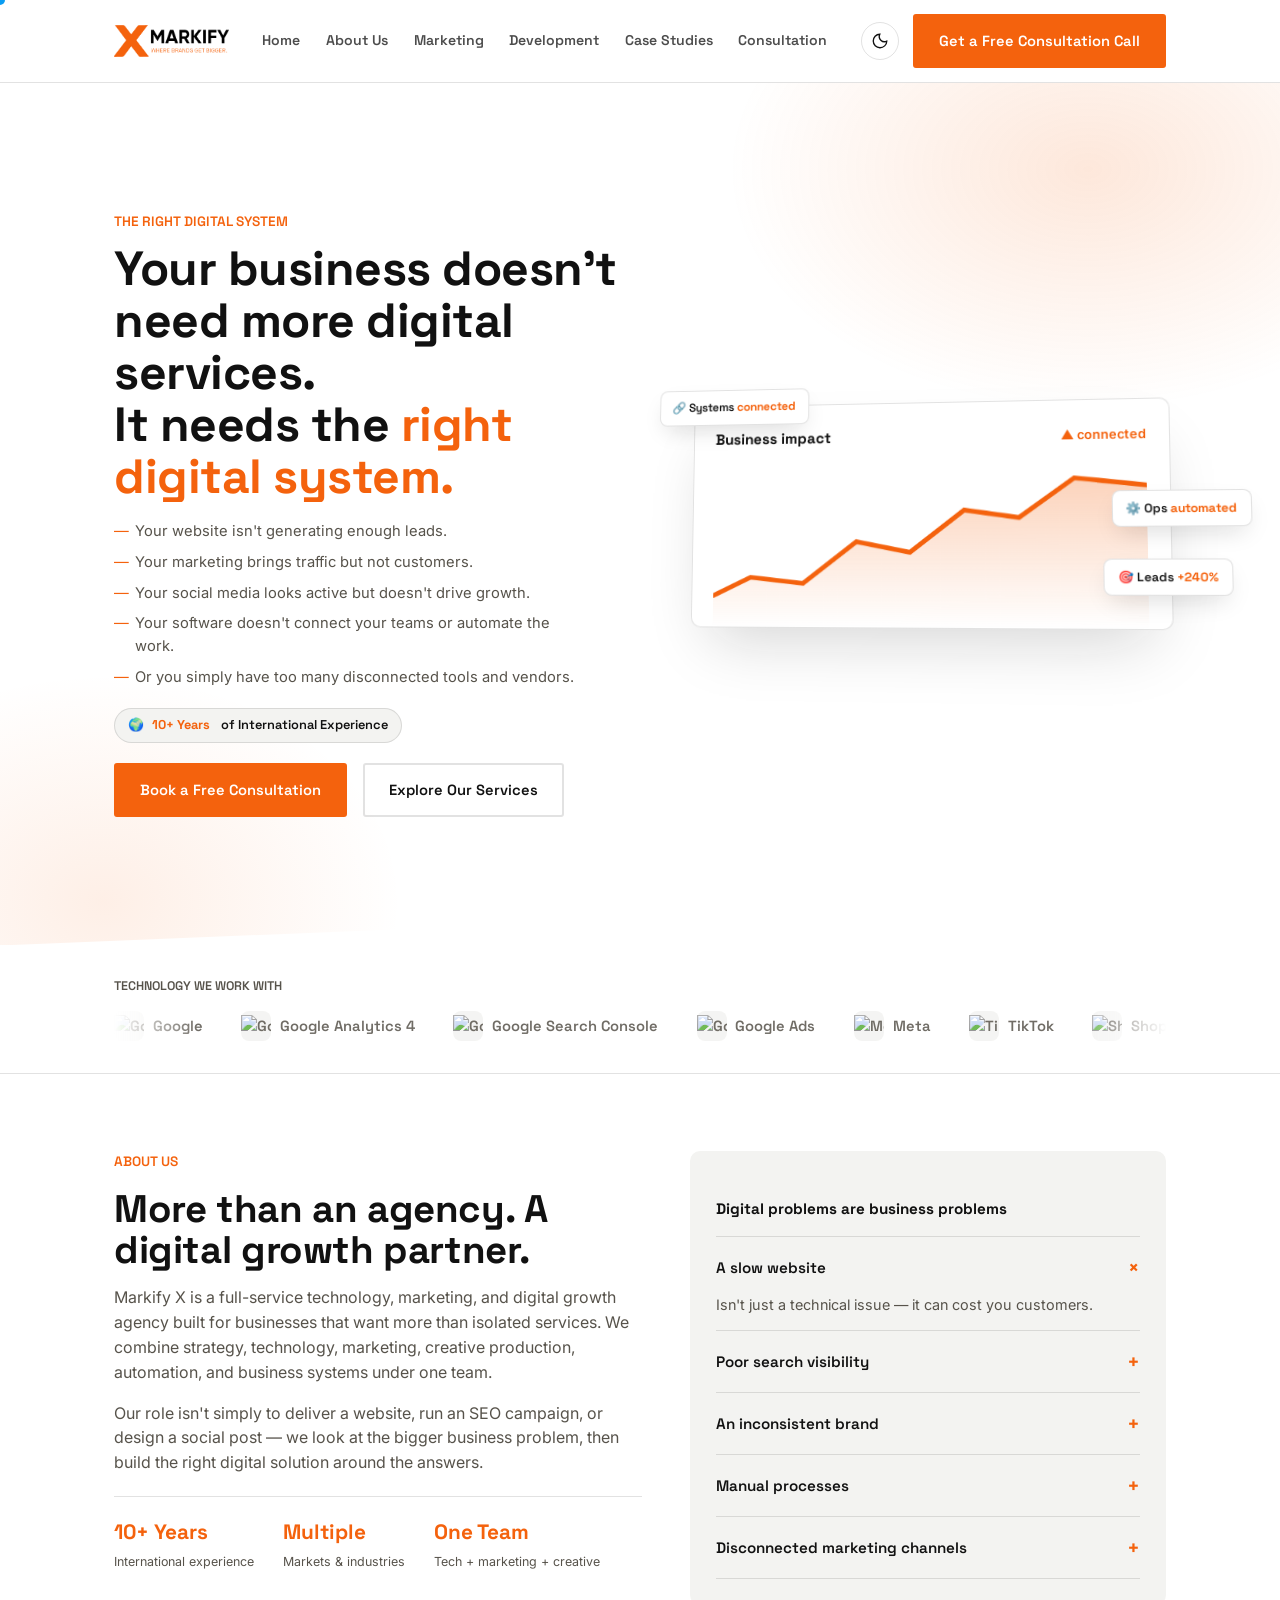
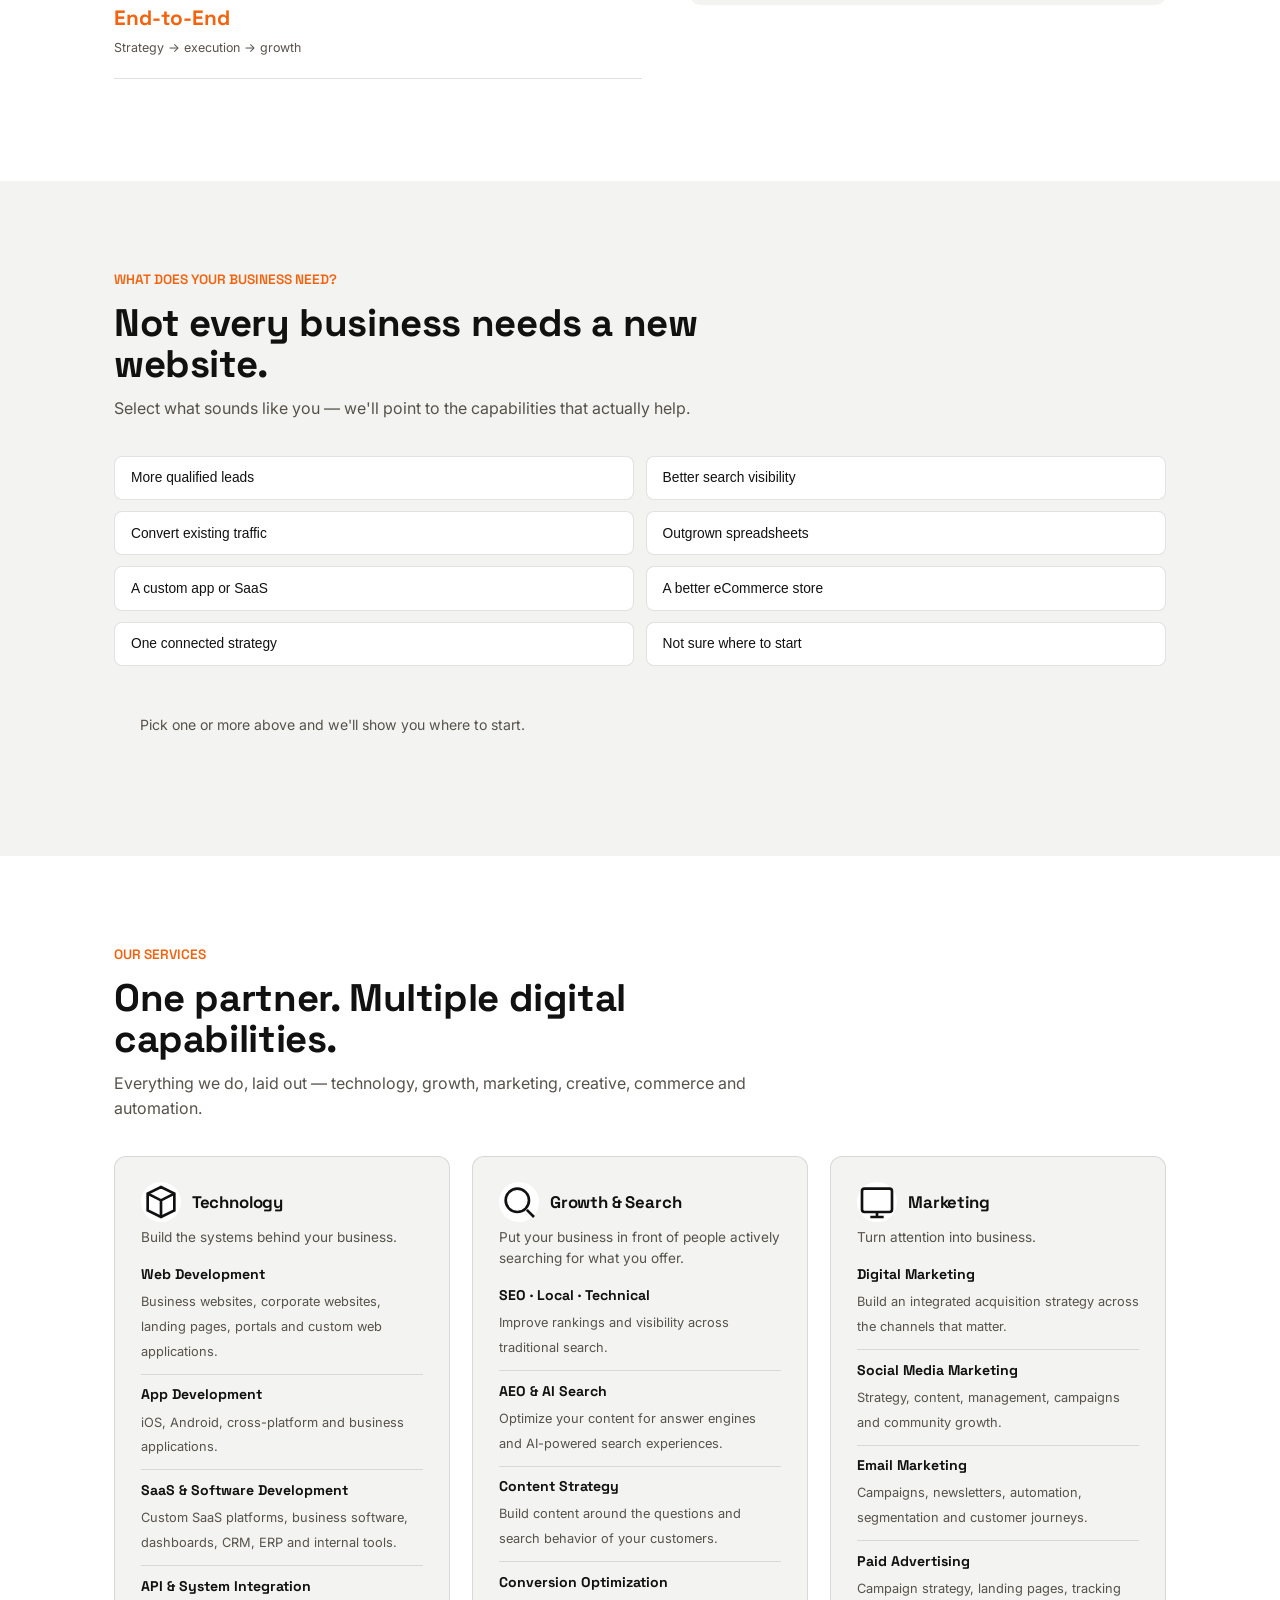
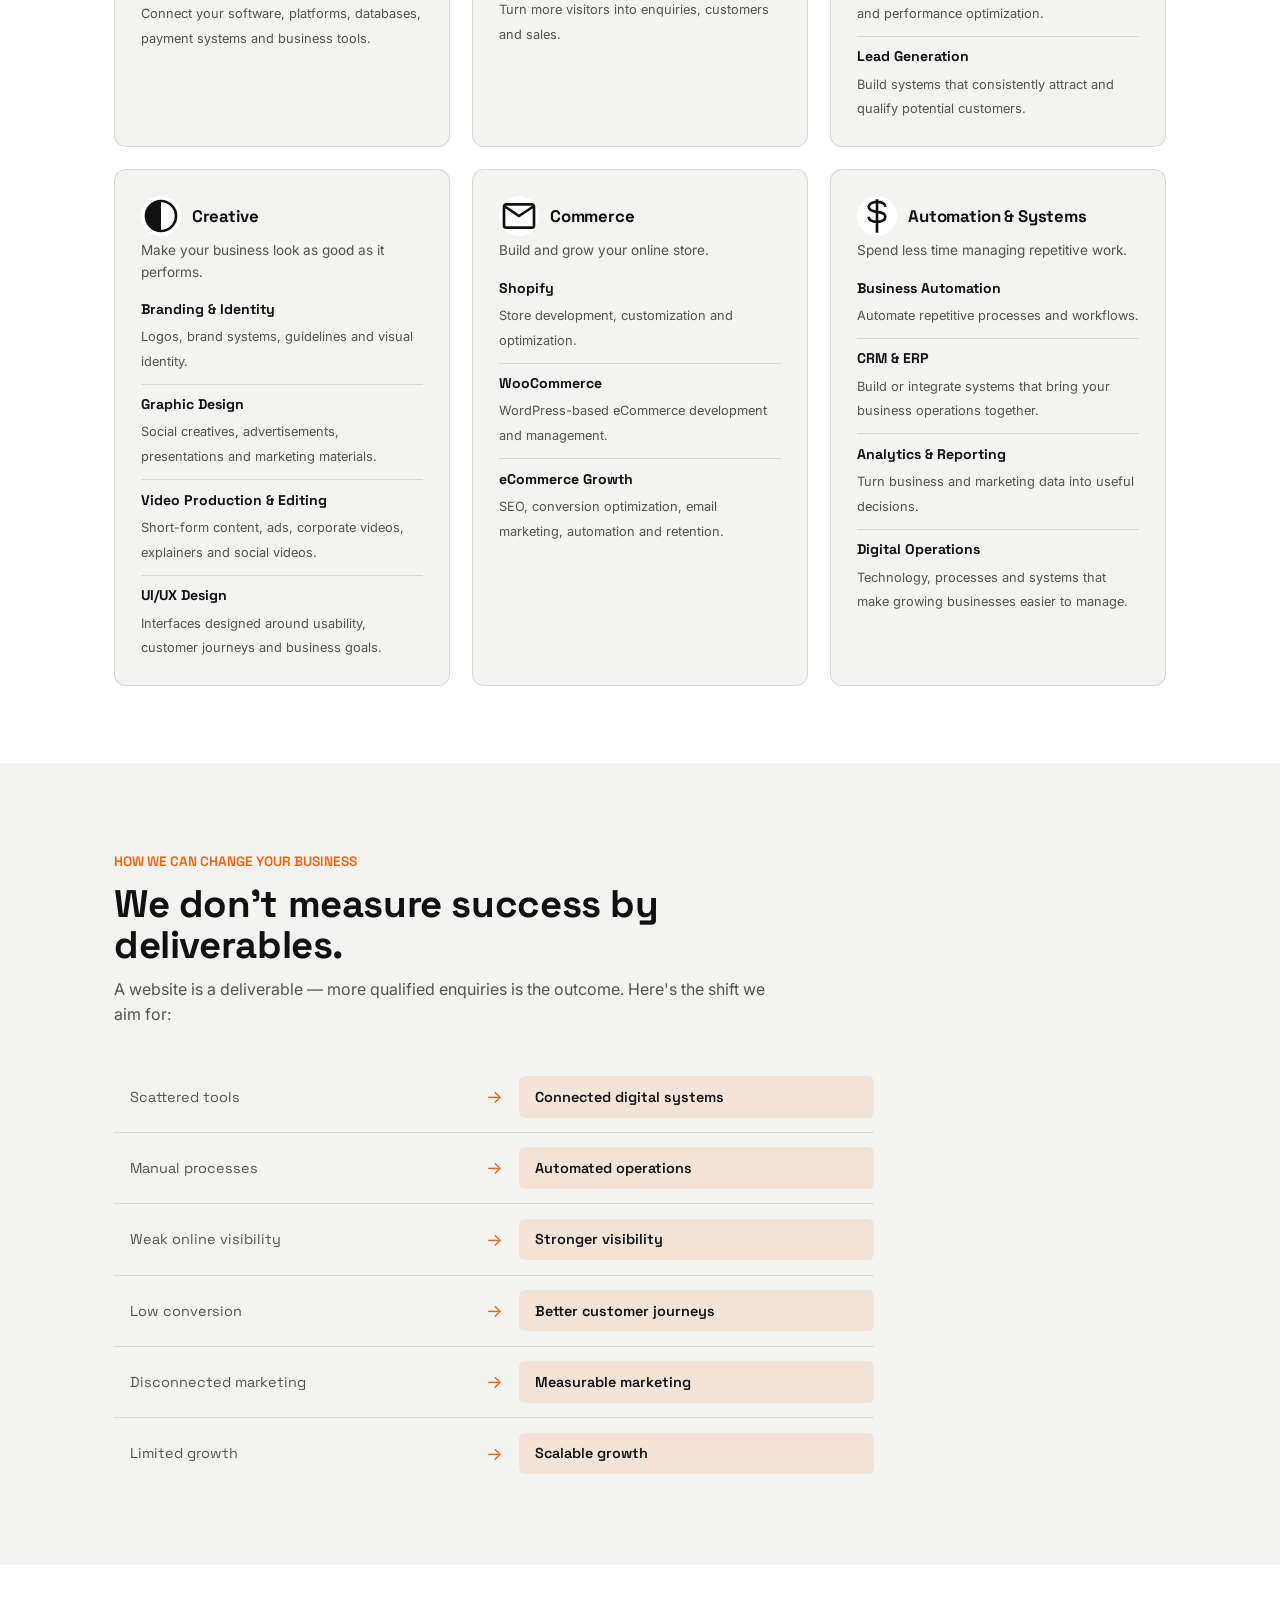
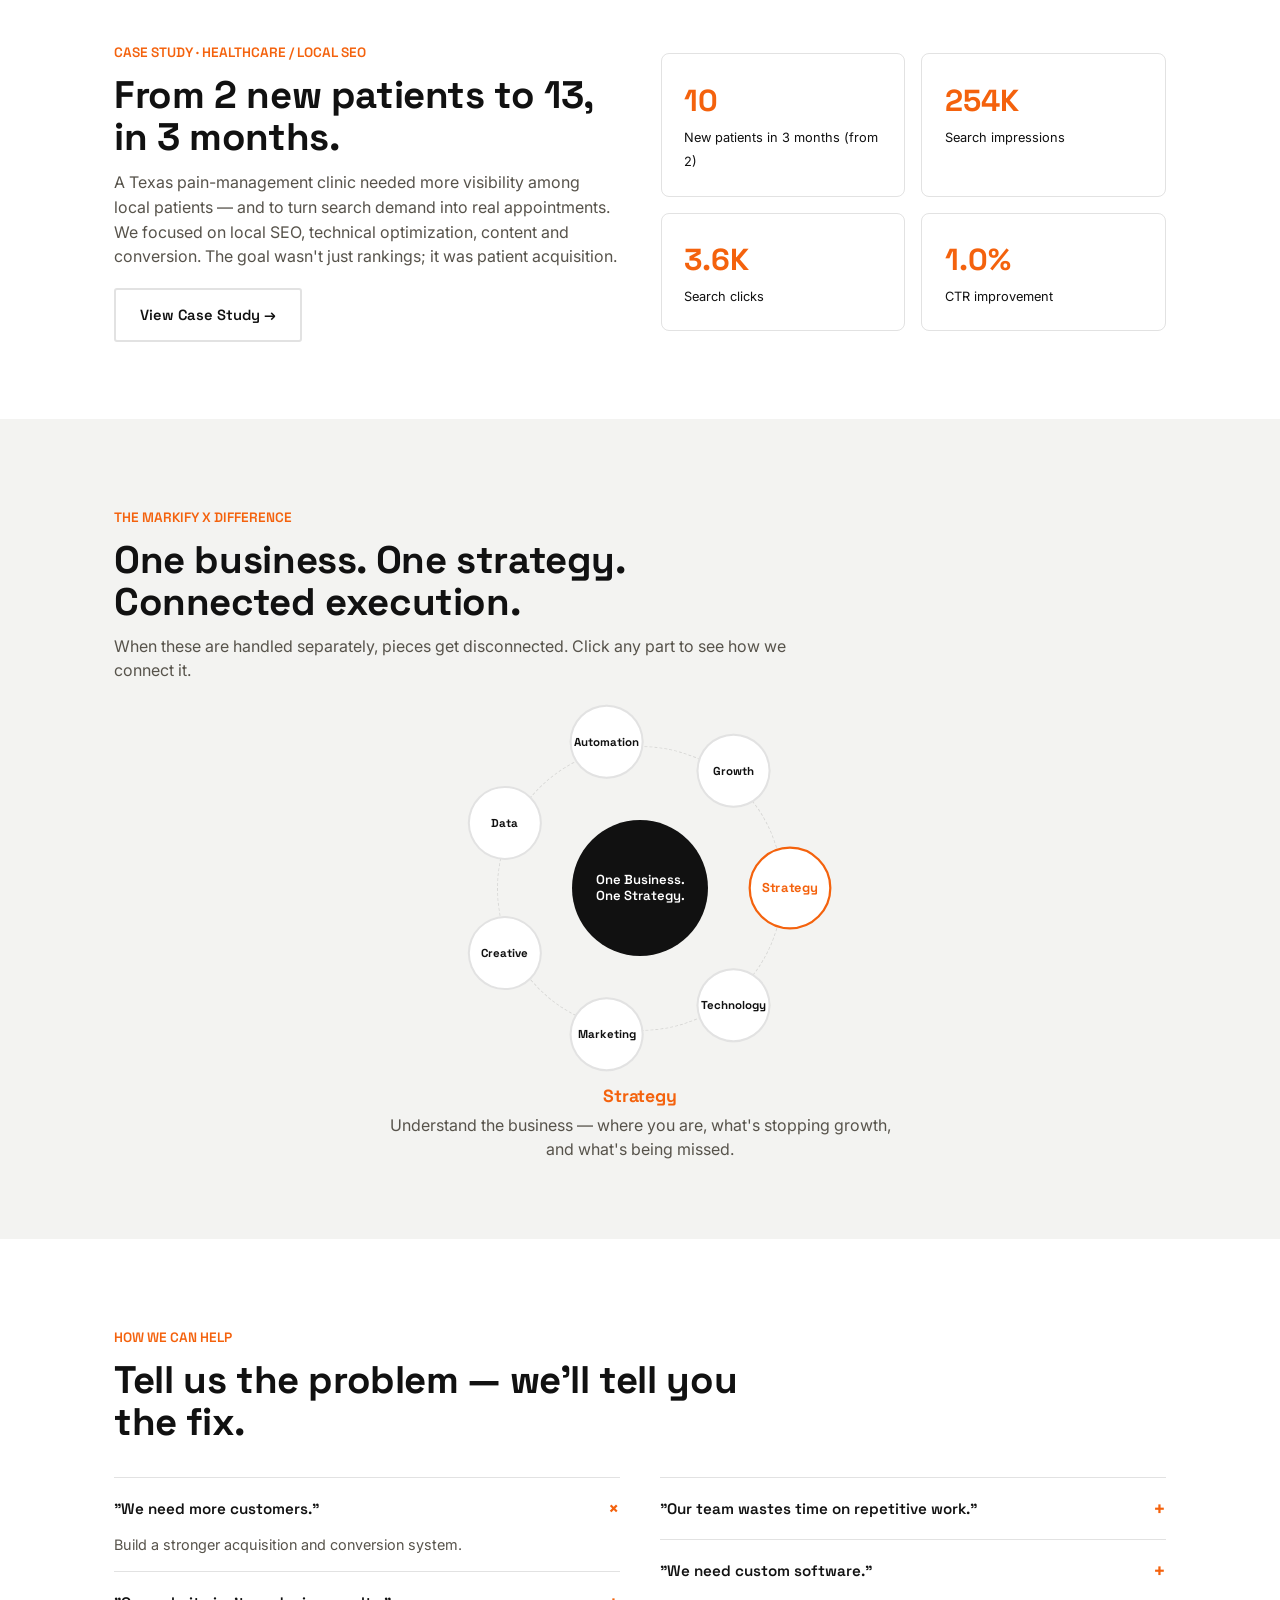
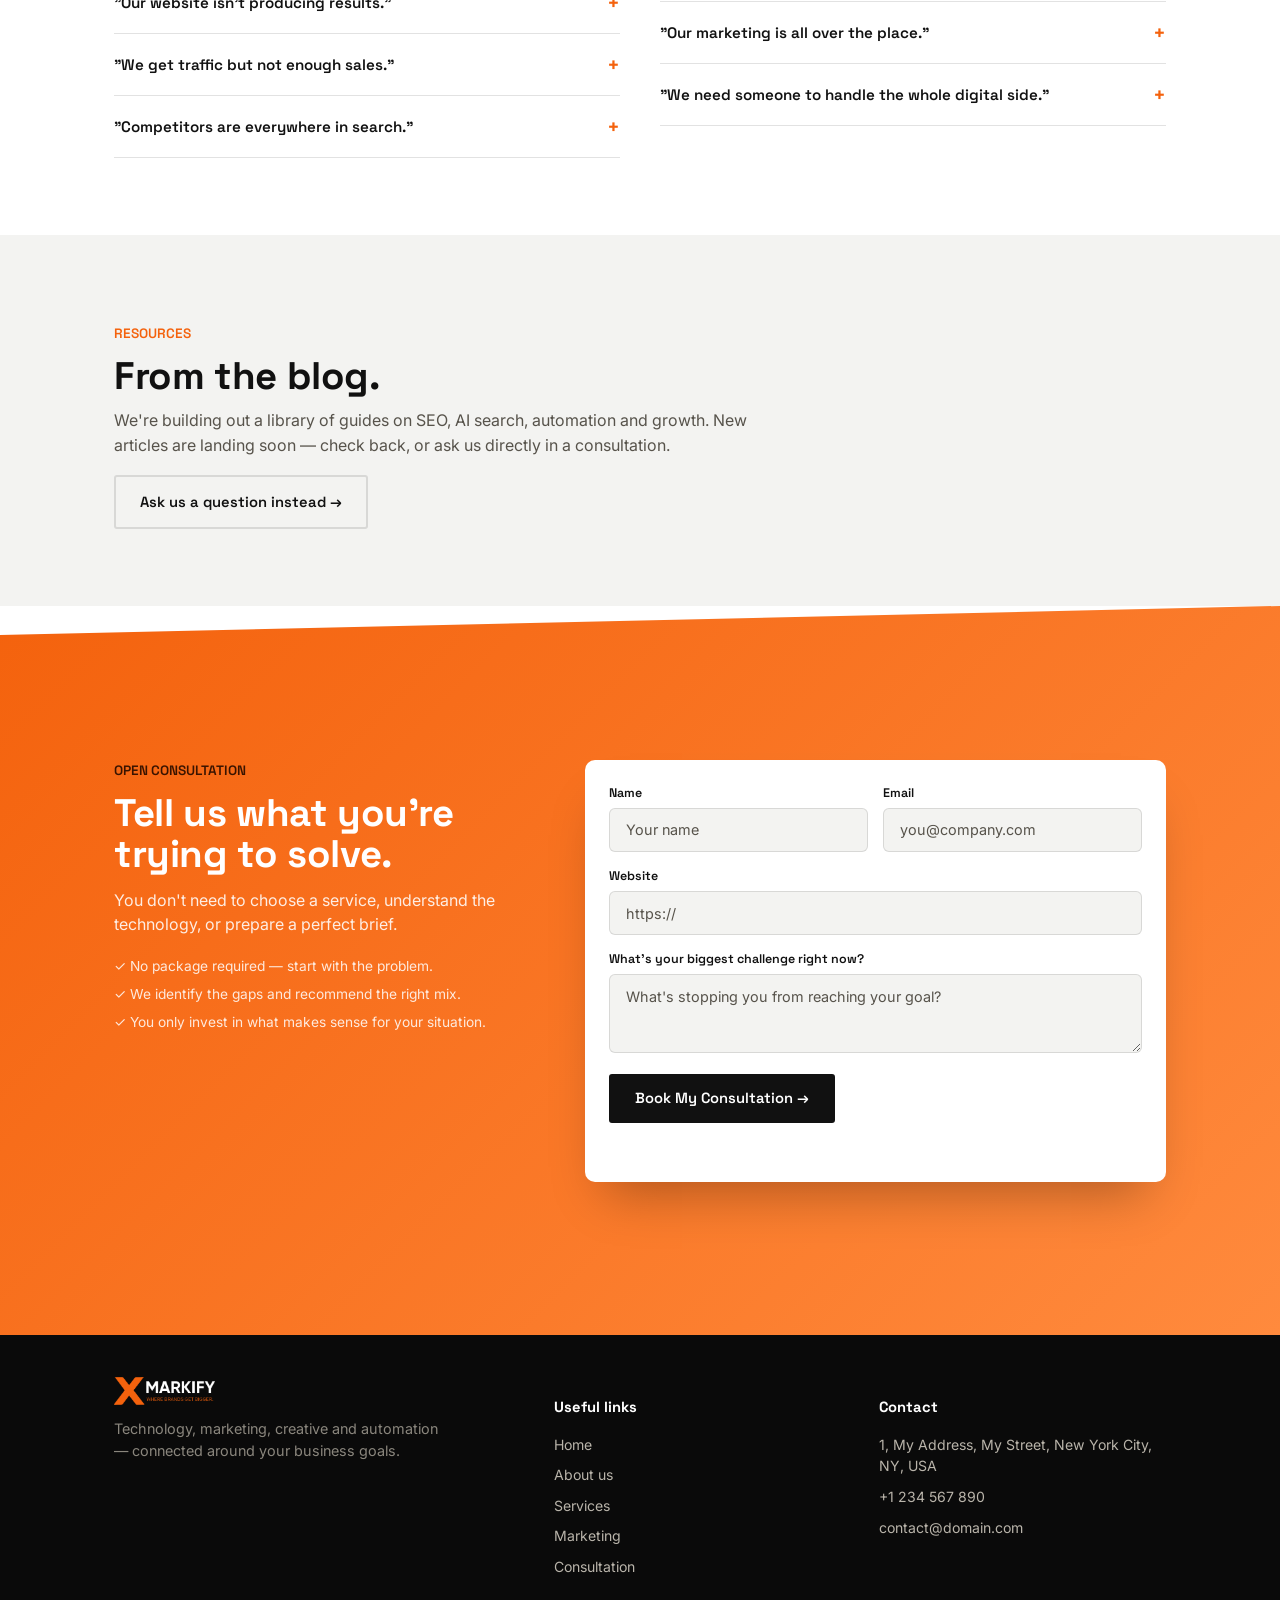
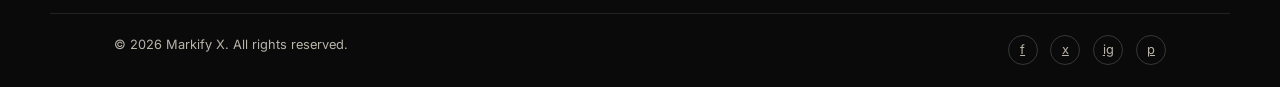
==== commit 884e687f: "Make logo always return to homepage" ====
--- a/index.html
+++ b/index.html
@@ -364,7 +364,7 @@
 <body>
 
 <header><nav class="nav wrap">
-<a class="brand" href="index.html" aria-label="Markify X home"><img id="navLogo" src="assets/logo-main.png" data-light="assets/logo-main.png" data-dark="assets/logo-white.png" alt="Markify X logo"></a>
+<a class="brand" href="/" aria-label="Markify X home"><img id="navLogo" src="assets/logo-main.png" data-light="assets/logo-main.png" data-dark="assets/logo-white.png" alt="Markify X logo"></a>
 <ul class="navlinks" id="navlinks">
 <li><a href="index.html">Home</a></li>
 <li><a href="index.html#about">About Us</a></li>
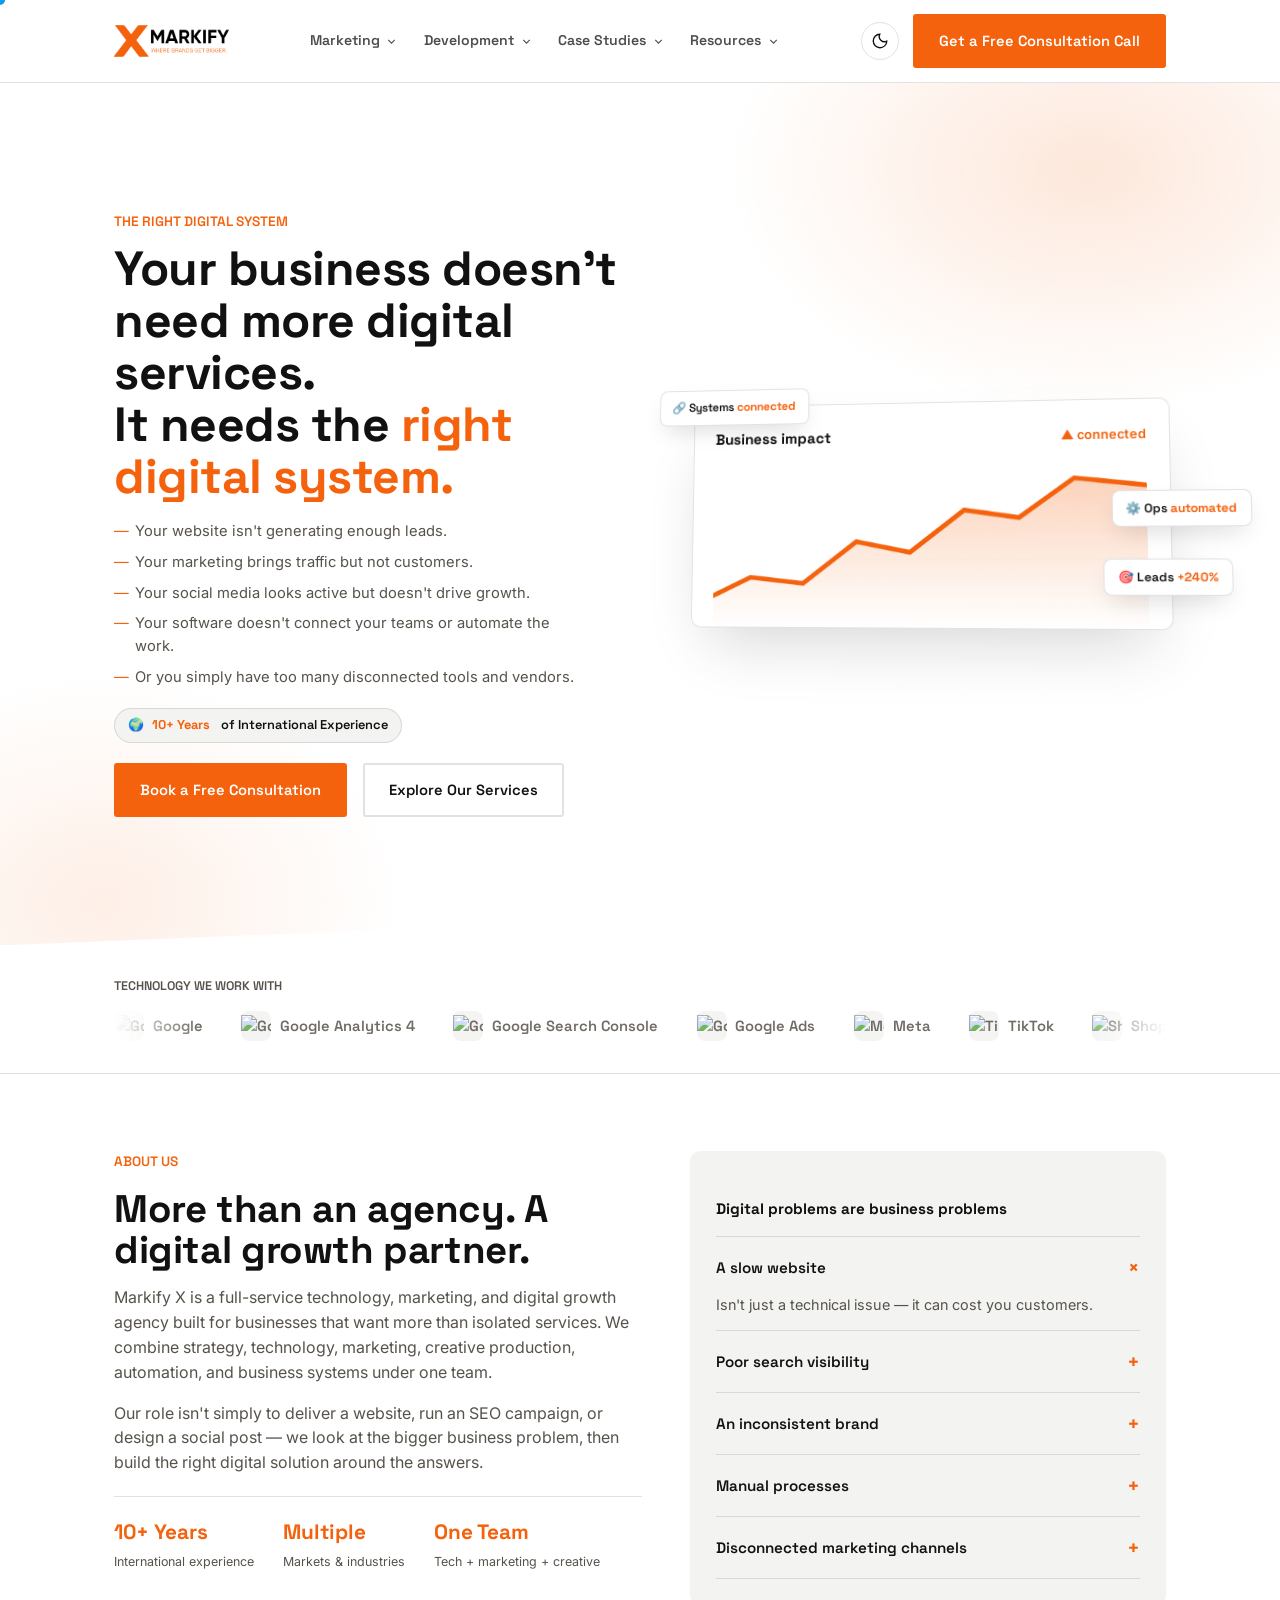
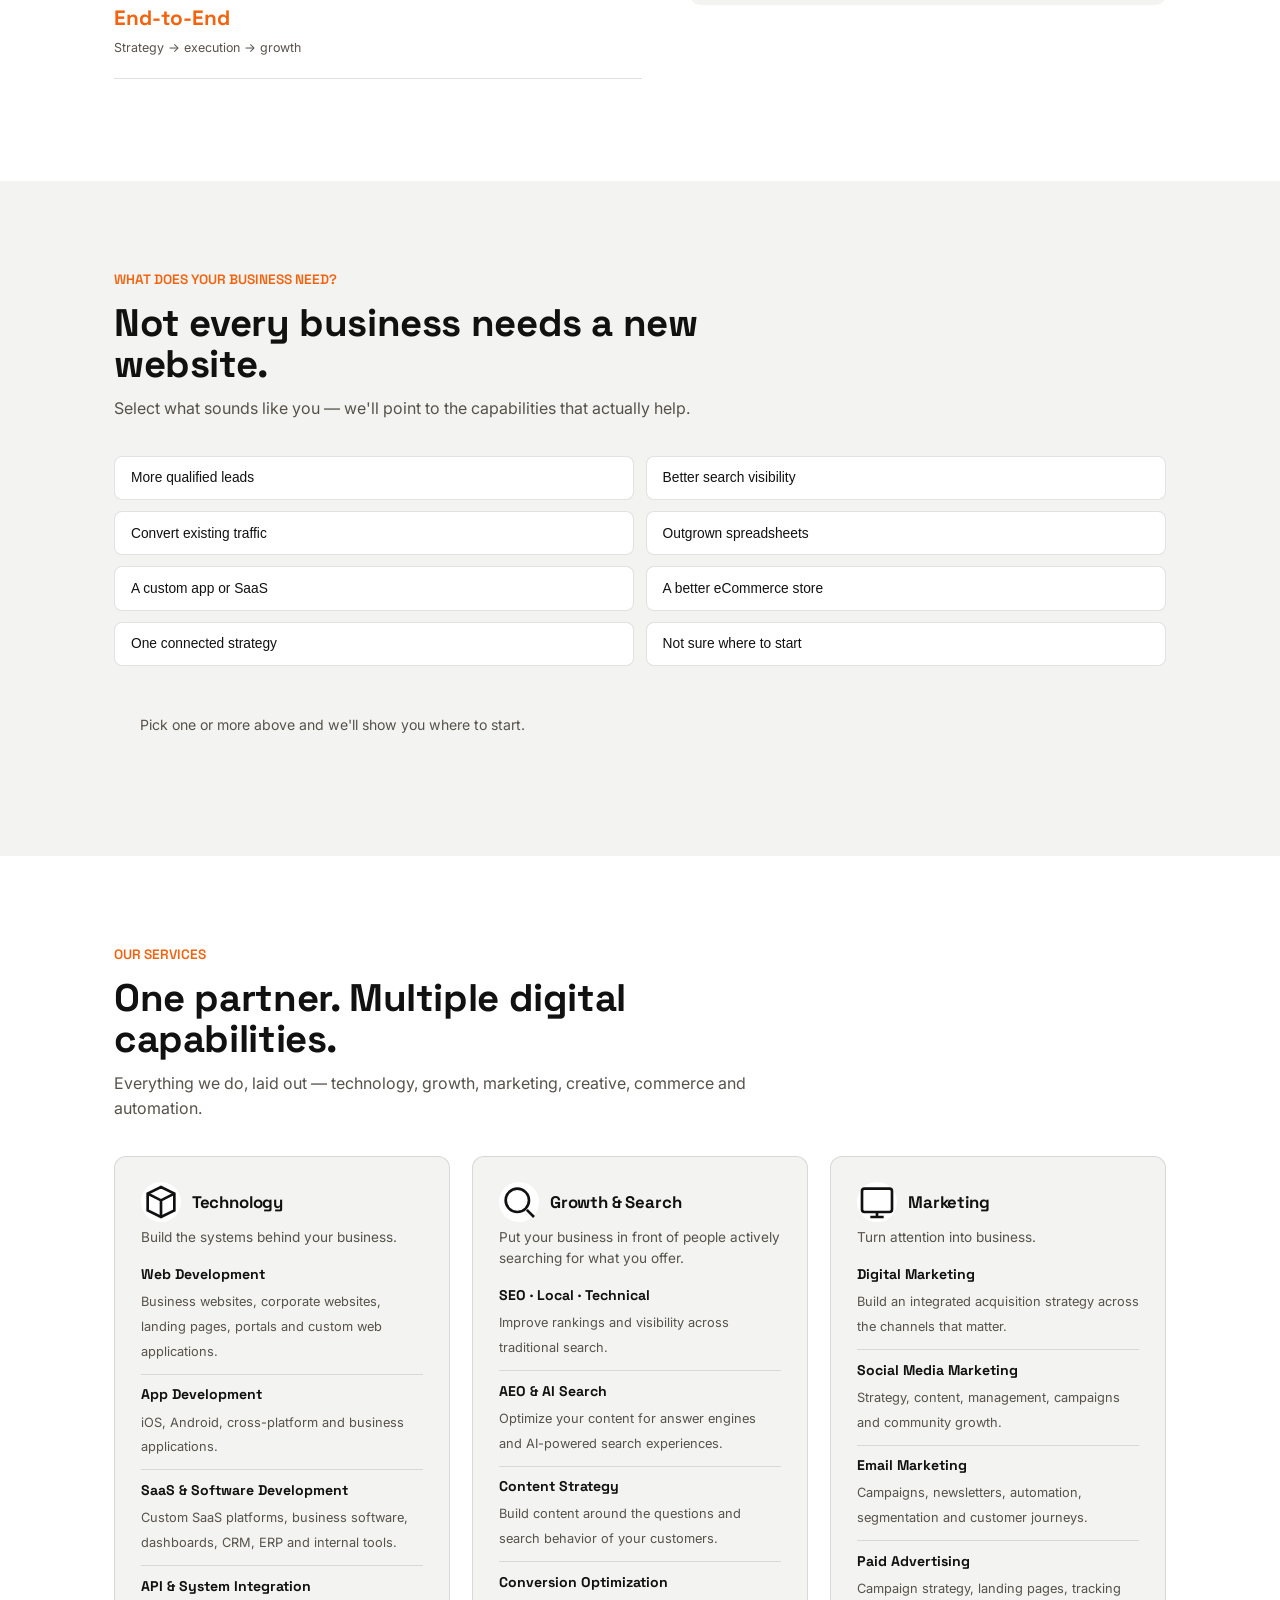
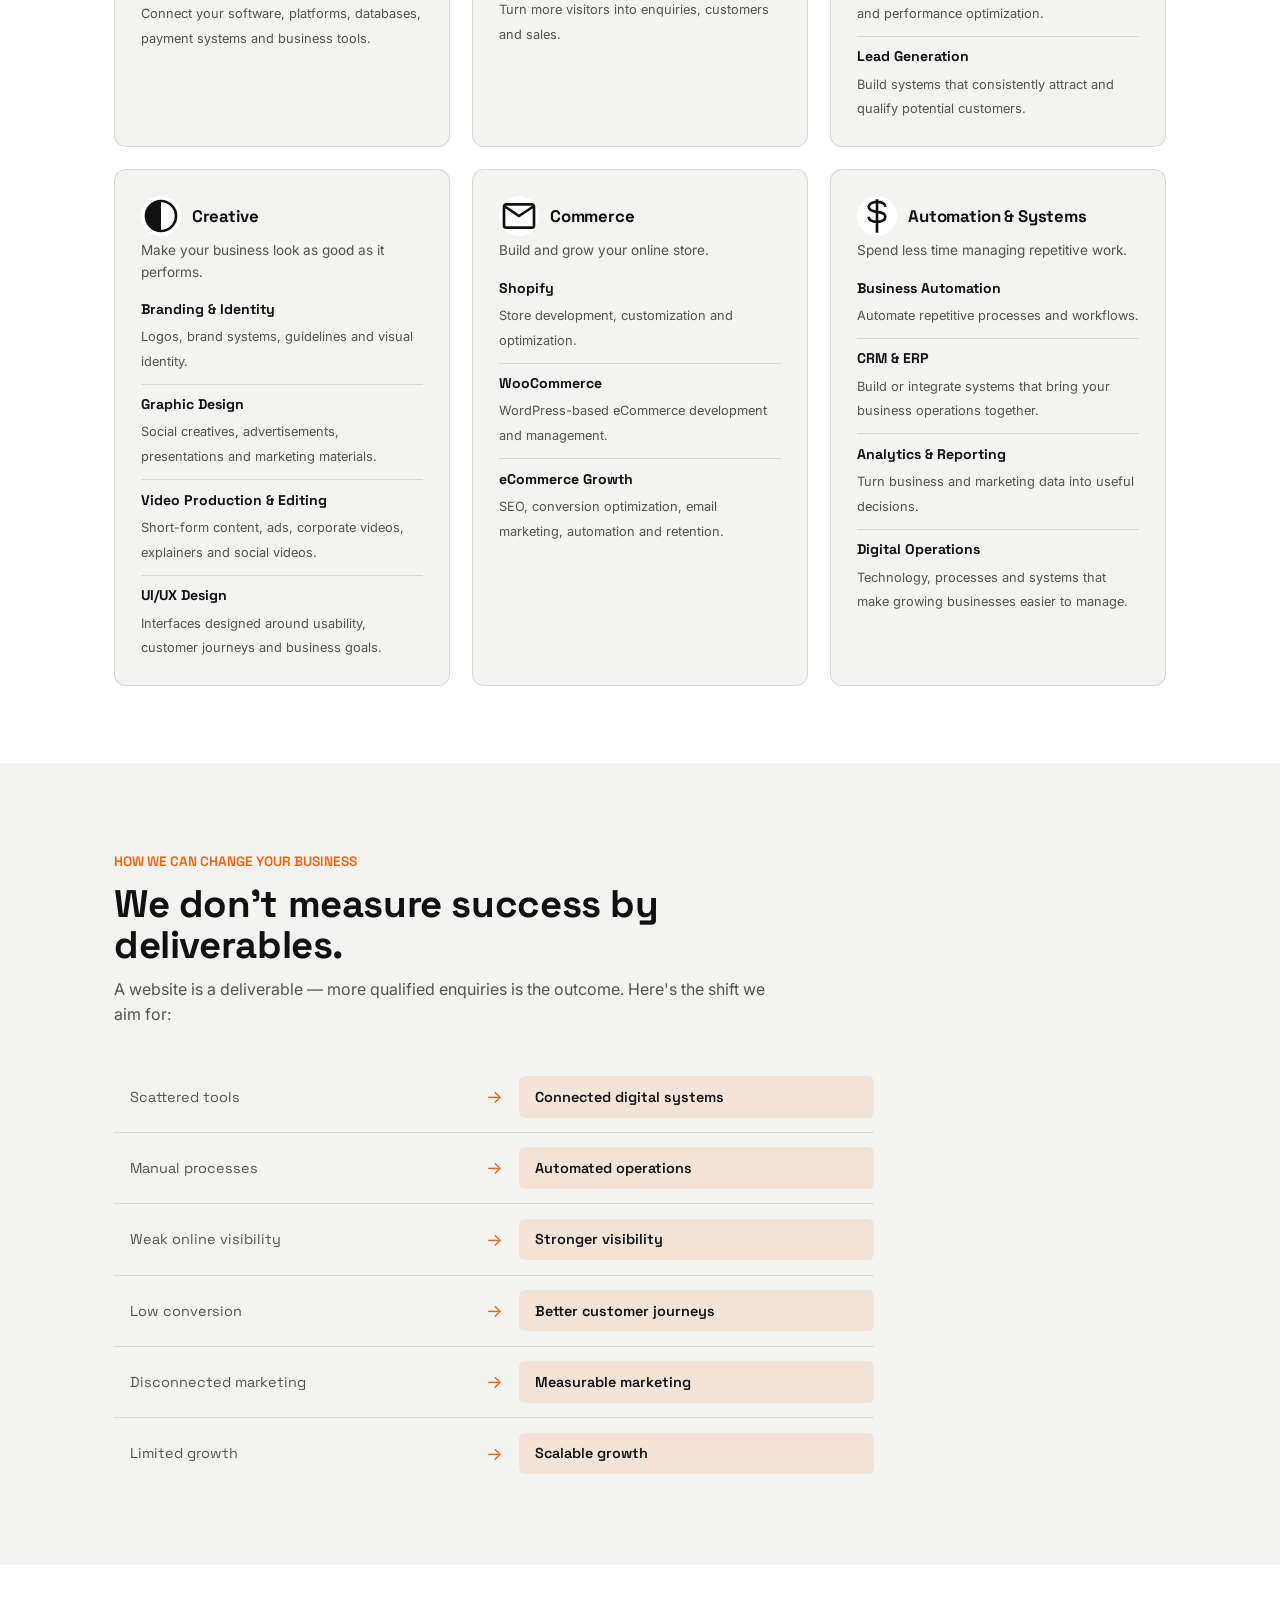
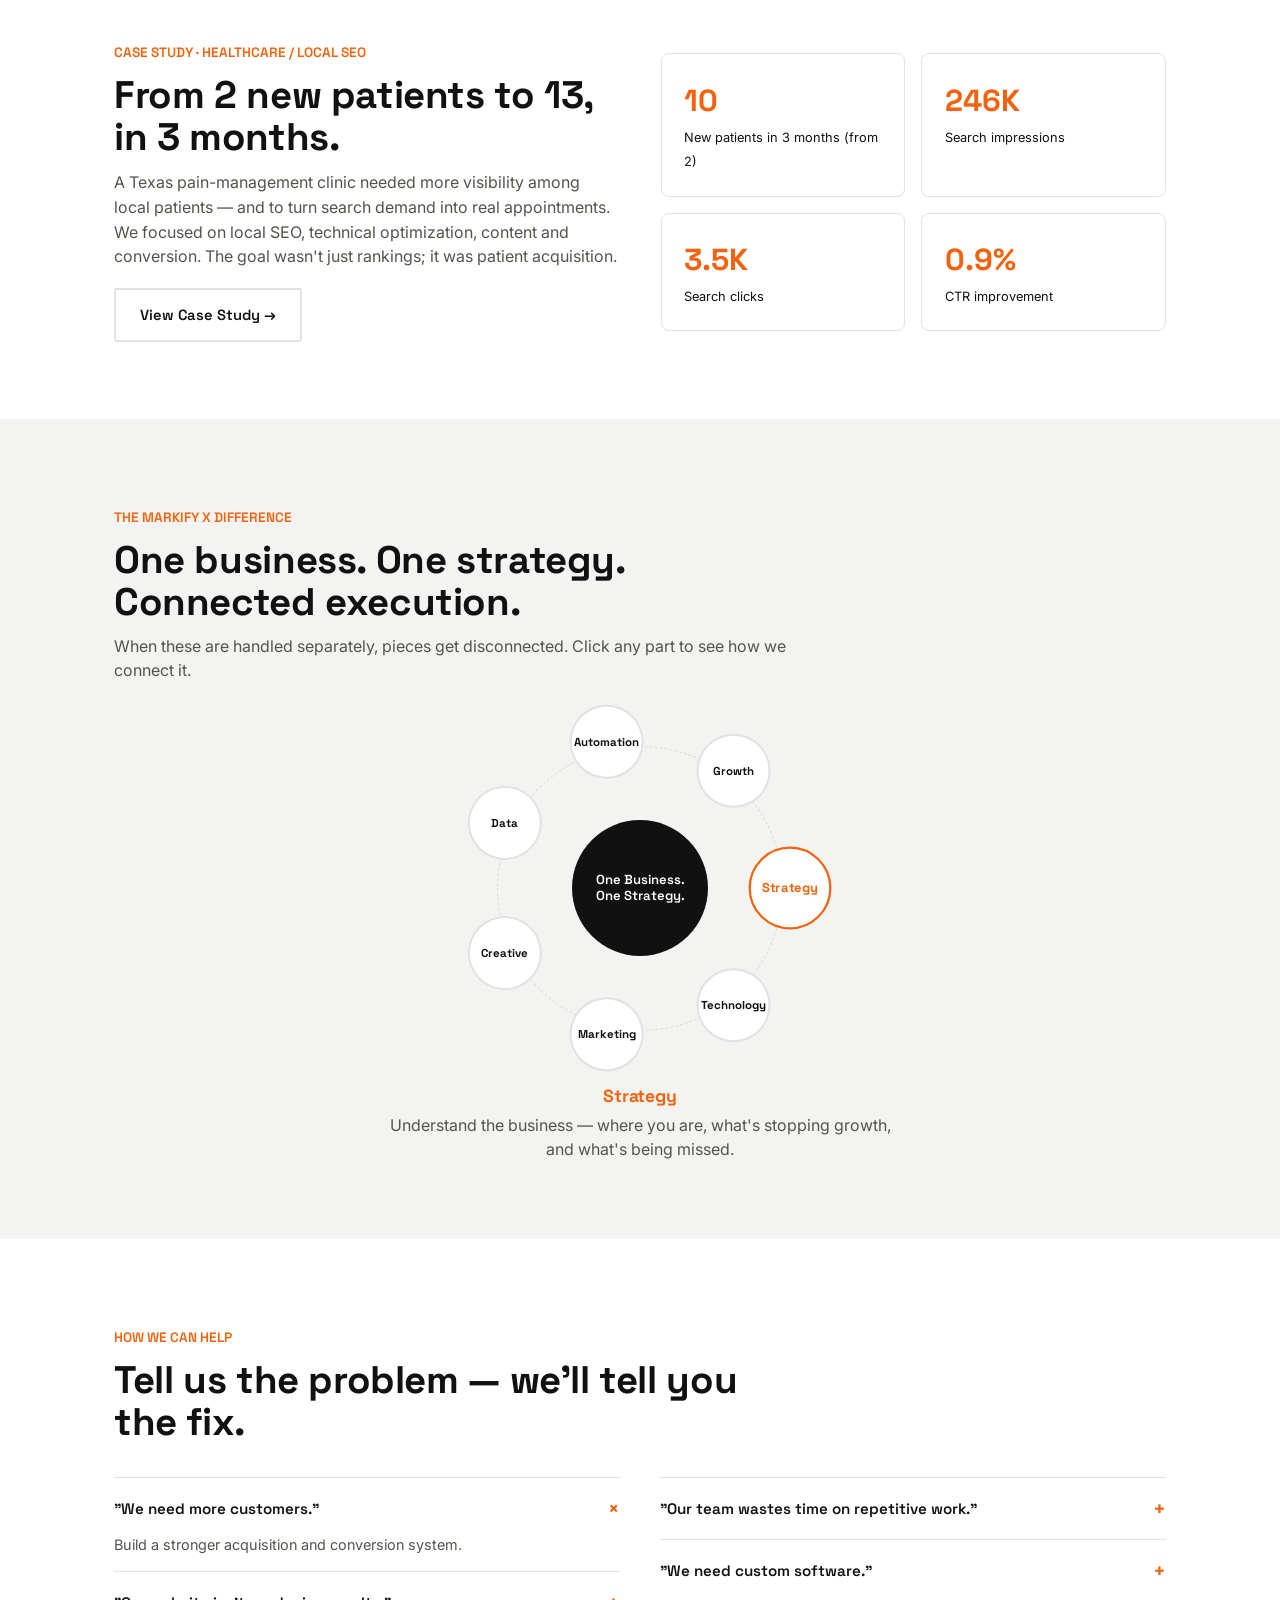
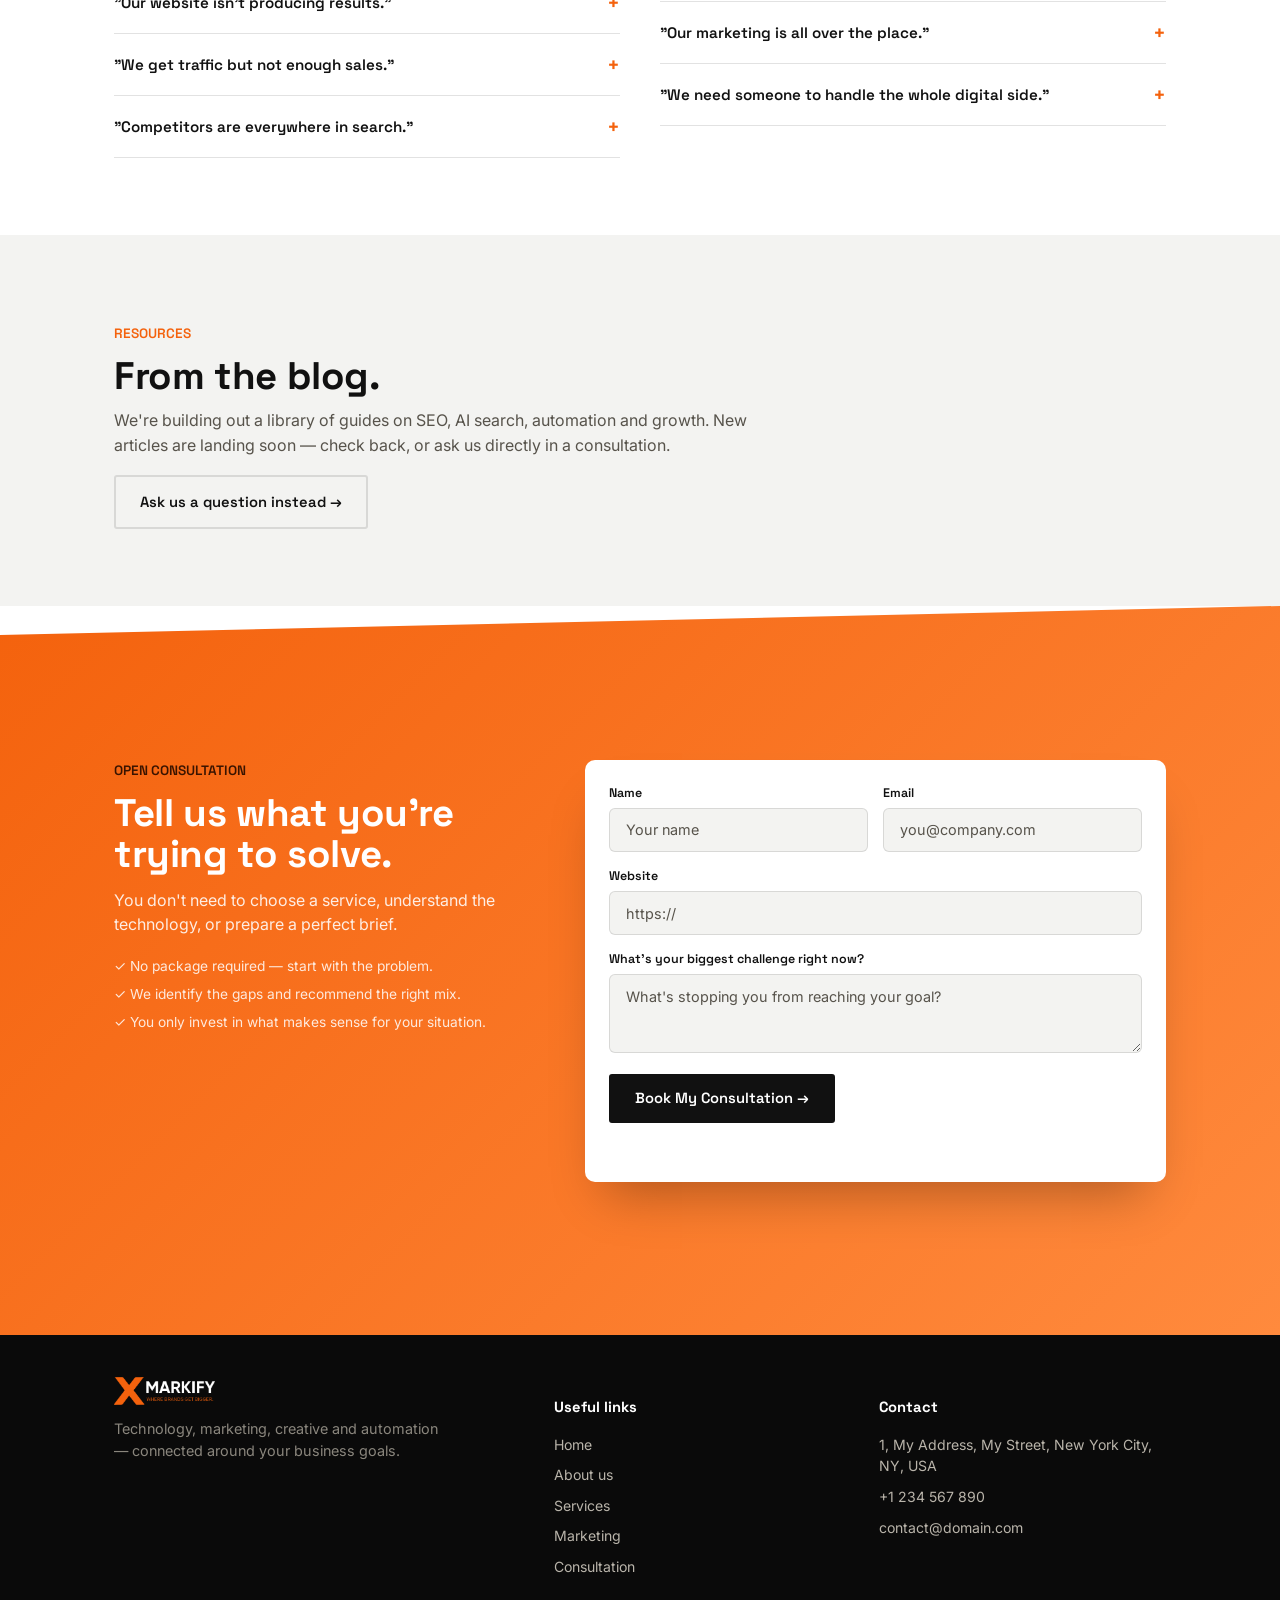
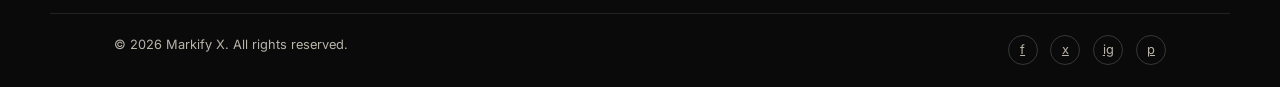
==== commit d72f16d4: "Restore original homepage dropdown menu" ====
--- a/index.html
+++ b/index.html
@@ -363,18 +363,59 @@
 </head>
 <body>
 
-<header><nav class="nav wrap">
-<a class="brand" href="/" aria-label="Markify X home"><img id="navLogo" src="assets/logo-main.png" data-light="assets/logo-main.png" data-dark="assets/logo-white.png" alt="Markify X logo"></a>
-<ul class="navlinks" id="navlinks">
-<li><a href="index.html">Home</a></li>
-<li><a href="index.html#about">About Us</a></li>
-<li><a href="marketing.html">Marketing</a></li>
-<li><a href="development.html">Development</a></li>
-<li><a href="index.html#case">Case Studies</a></li>
-<li><a href="index.html#contact">Consultation</a></li>
-</ul>
-<div class="navcta"><button class="theme-toggle" id="themeToggle" aria-label="Toggle dark theme"><svg class="i-moon" viewBox="0 0 24 24" fill="none" stroke="currentColor" stroke-width="1.8"><path d="M21 12.3A9 9 0 1111.7 3 7 7 0 0021 12.3z"/></svg><svg class="i-sun" viewBox="0 0 24 24" fill="none" stroke="currentColor" stroke-width="1.8"><circle cx="12" cy="12" r="4.5"/><path d="M12 2v3M12 19v3M4.2 4.2l2.1 2.1M17.7 17.7l2.1 2.1M2 12h3M19 12h3M4.2 19.8l2.1-2.1M17.7 6.3l2.1-2.1"/></svg></button><a class="btn alt" href="index.html#contact">Get a Free Consultation Call</a><button class="burger" id="burger" aria-label="Toggle menu" aria-expanded="false"><span></span><span></span><span></span></button></div>
-</nav></header>
+<header>
+  <nav class="nav wrap">
+    <a class="brand" href="/" aria-label="Markify X home"><img id="navLogo" src="assets/logo-main.png" data-light="assets/logo-main.png" data-dark="assets/logo-white.png" alt="Markify X logo"></a>
+    <ul class="navlinks" id="navlinks">
+      <li class="has-dropdown">
+        <a class="nav-top" href="marketing.html" aria-label="Open Marketing services page">Marketing <svg viewBox="0 0 24 24" fill="none" stroke="currentColor" stroke-width="2"><path d="M6 9l6 6 6-6"/></svg></a>
+        <div class="dropdown cols2">
+          <a href="#svc-marketing">Digital Marketing</a>
+          <a href="#svc-growth">SEO &amp; AI Search</a>
+          <a href="#svc-commerce">eCommerce</a>
+          <a href="#svc-marketing">Social Media</a>
+          <a href="#svc-creative">Branding &amp; Design</a>
+          <a href="#svc-creative">Video Editing</a>
+          <a href="#svc-marketing">Email Marketing</a>
+          <a href="#svc-automation">Business Automation</a>
+        </div>
+      </li>
+      <li class="has-dropdown">
+        <button class="nav-top" type="button">Development <svg viewBox="0 0 24 24" fill="none" stroke="currentColor" stroke-width="2"><path d="M6 9l6 6 6-6"/></svg></button>
+        <div class="dropdown">
+          <a href="#svc-technology">Web Development</a>
+          <a href="#svc-technology">App Development</a>
+          <a href="#svc-technology">SaaS &amp; Software</a>
+          <a href="#svc-commerce">eCommerce &amp; Shopify Stores</a>
+          <a href="#svc-automation">Business Automation</a>
+        </div>
+      </li>
+      <li class="has-dropdown">
+        <button class="nav-top" type="button">Case Studies <svg viewBox="0 0 24 24" fill="none" stroke="currentColor" stroke-width="2"><path d="M6 9l6 6 6-6"/></svg></button>
+        <div class="dropdown">
+          <a href="#about">About</a>
+          <a href="#case">Portfolio</a>
+        </div>
+      </li>
+      <li class="has-dropdown">
+        <button class="nav-top" type="button">Resources <svg viewBox="0 0 24 24" fill="none" stroke="currentColor" stroke-width="2"><path d="M6 9l6 6 6-6"/></svg></button>
+        <div class="dropdown">
+          <a href="#blog">Blogs</a>
+          <a href="#needs">Analysis Tools</a>
+        </div>
+      </li>
+      <li class="mobile-cta"><a class="btn alt" href="#contact">Get a Free Consultation Call</a></li>
+    </ul>
+    <div class="navcta">
+      <button class="theme-toggle" id="themeToggle" aria-label="Toggle dark theme">
+        <svg class="i-moon" viewBox="0 0 24 24" fill="none" stroke="currentColor" stroke-width="1.8"><path d="M21 12.3A9 9 0 1111.7 3 7 7 0 0021 12.3z"/></svg>
+        <svg class="i-sun" viewBox="0 0 24 24" fill="none" stroke="currentColor" stroke-width="1.8"><circle cx="12" cy="12" r="4.5"/><path d="M12 2v3M12 19v3M4.2 4.2l2.1 2.1M17.7 17.7l2.1 2.1M2 12h3M19 12h3M4.2 19.8l2.1-2.1M17.7 6.3l2.1-2.1"/></svg>
+      </button>
+      <a class="btn alt" href="#contact">Get a Free Consultation Call</a>
+      <button class="burger" id="burger" aria-label="Toggle menu" aria-expanded="false"><span></span><span></span><span></span></button>
+    </div>
+  </nav>
+</header>
 
 <main id="top">
   <section class="hero">
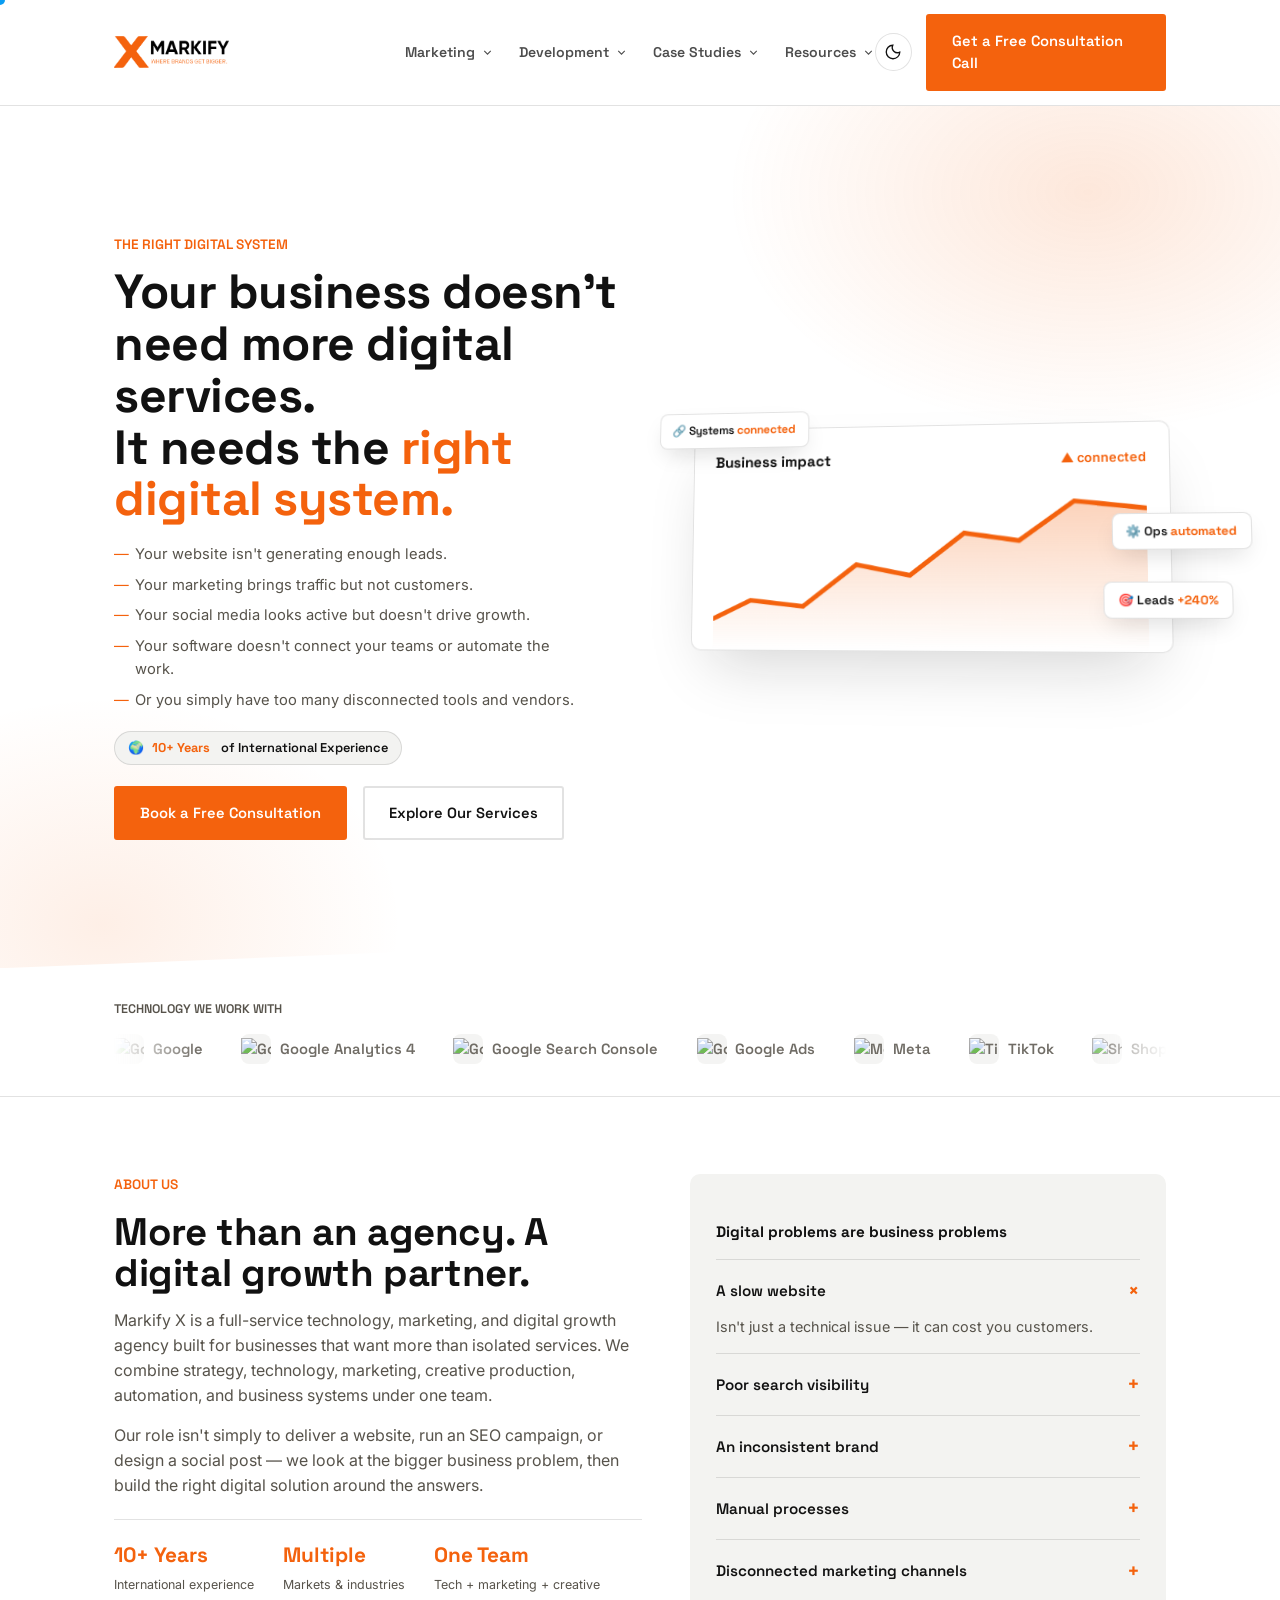
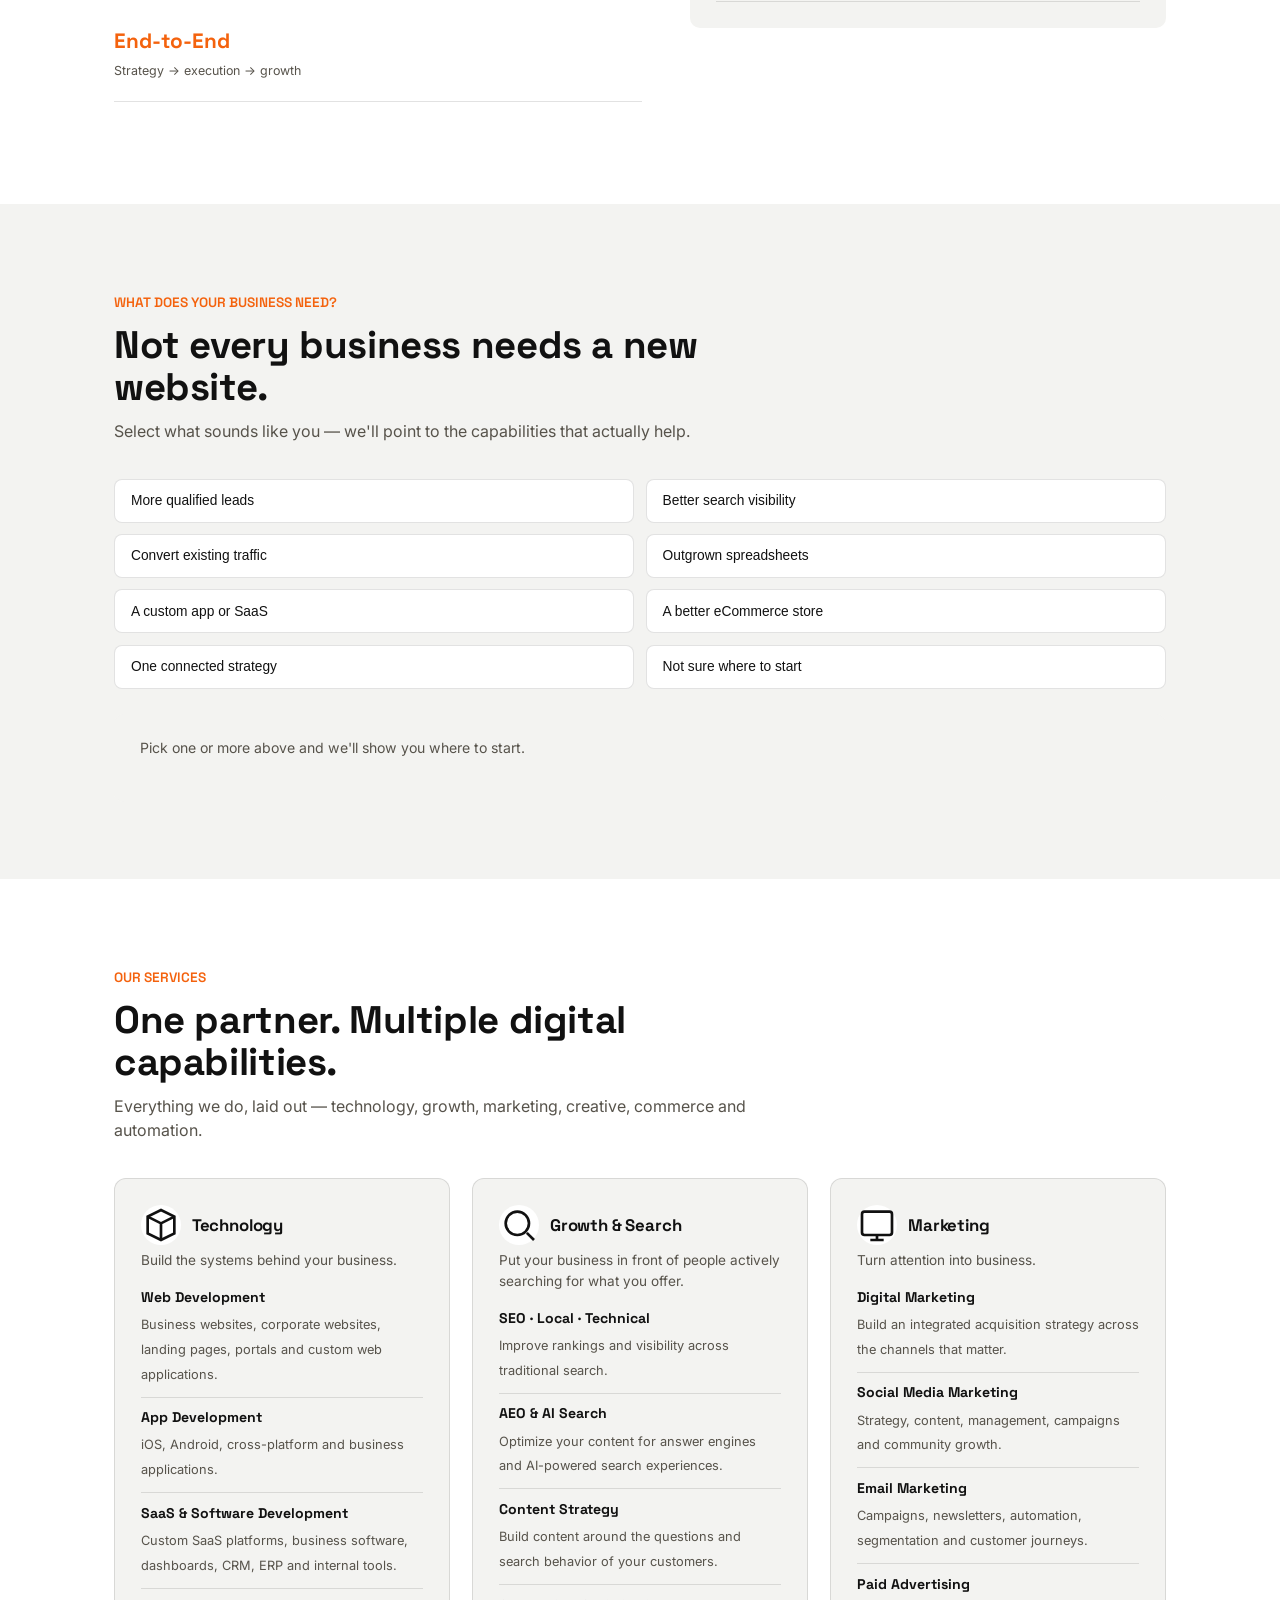
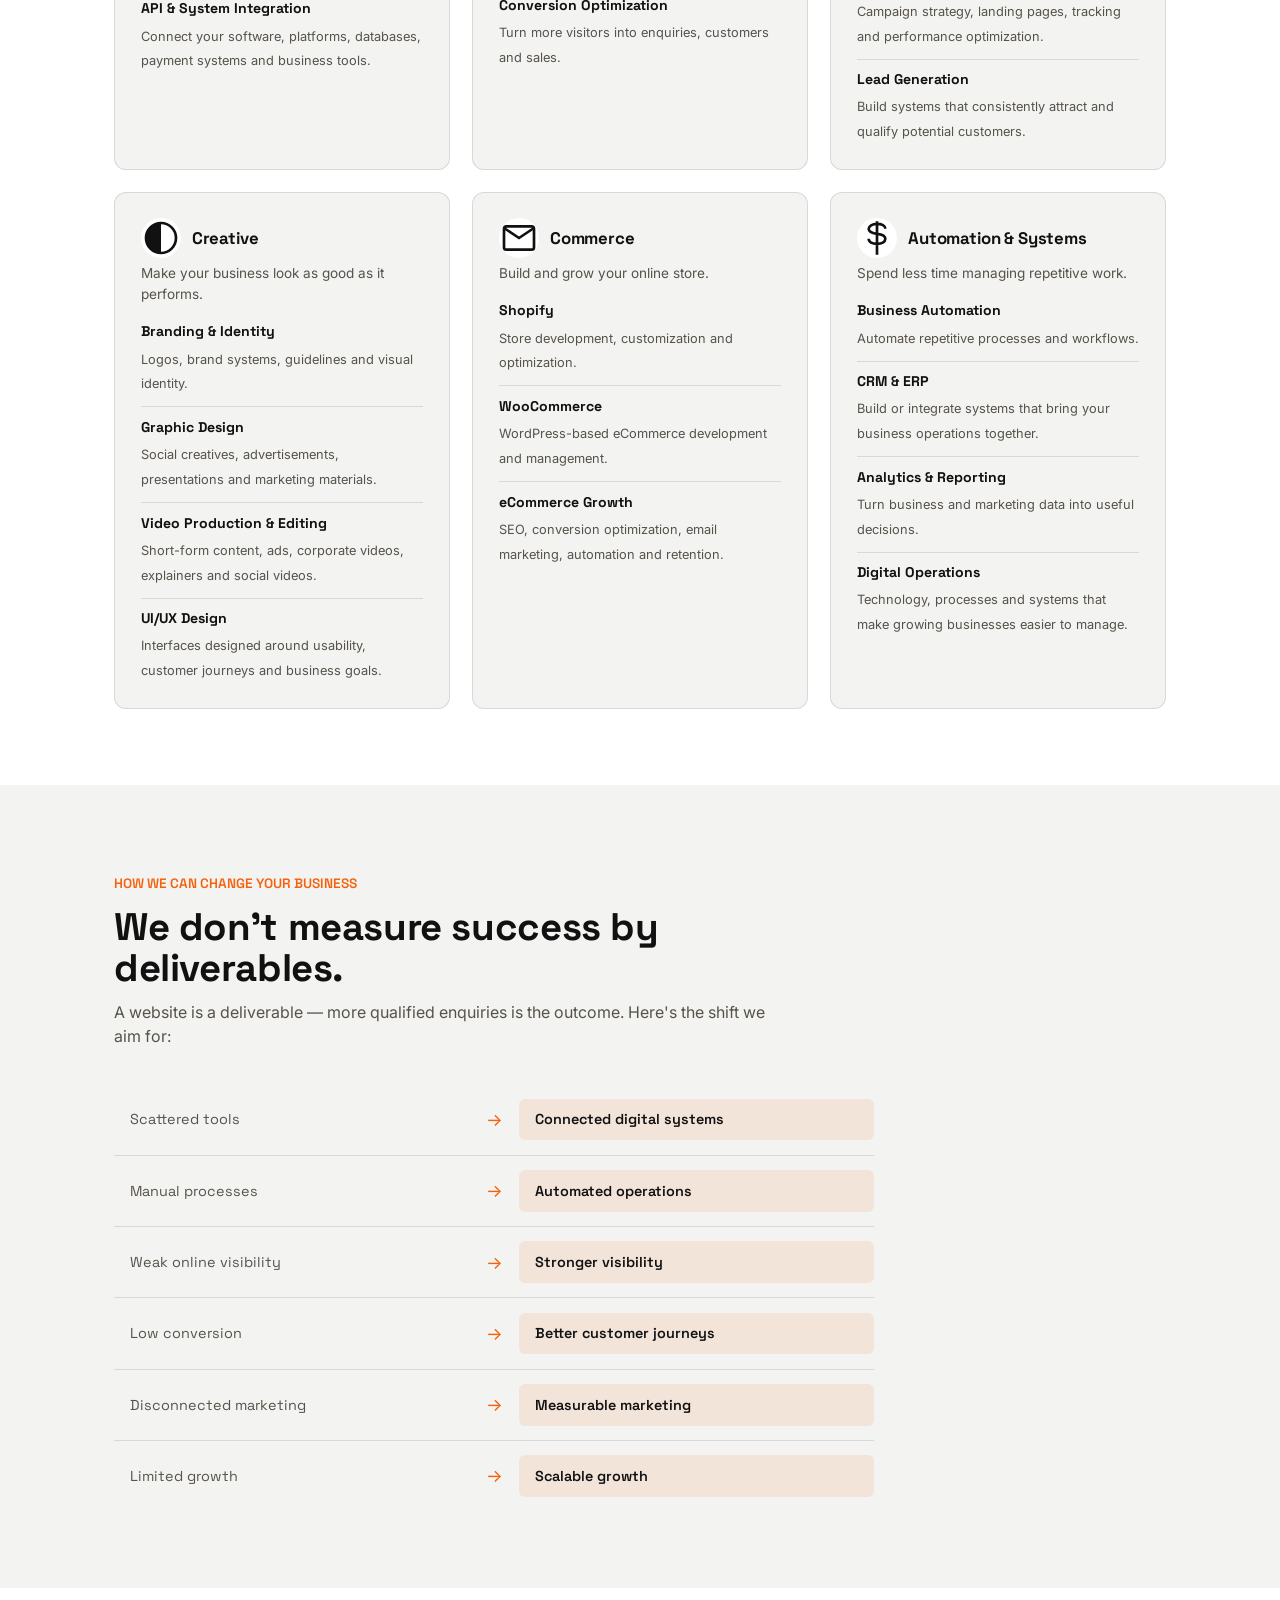
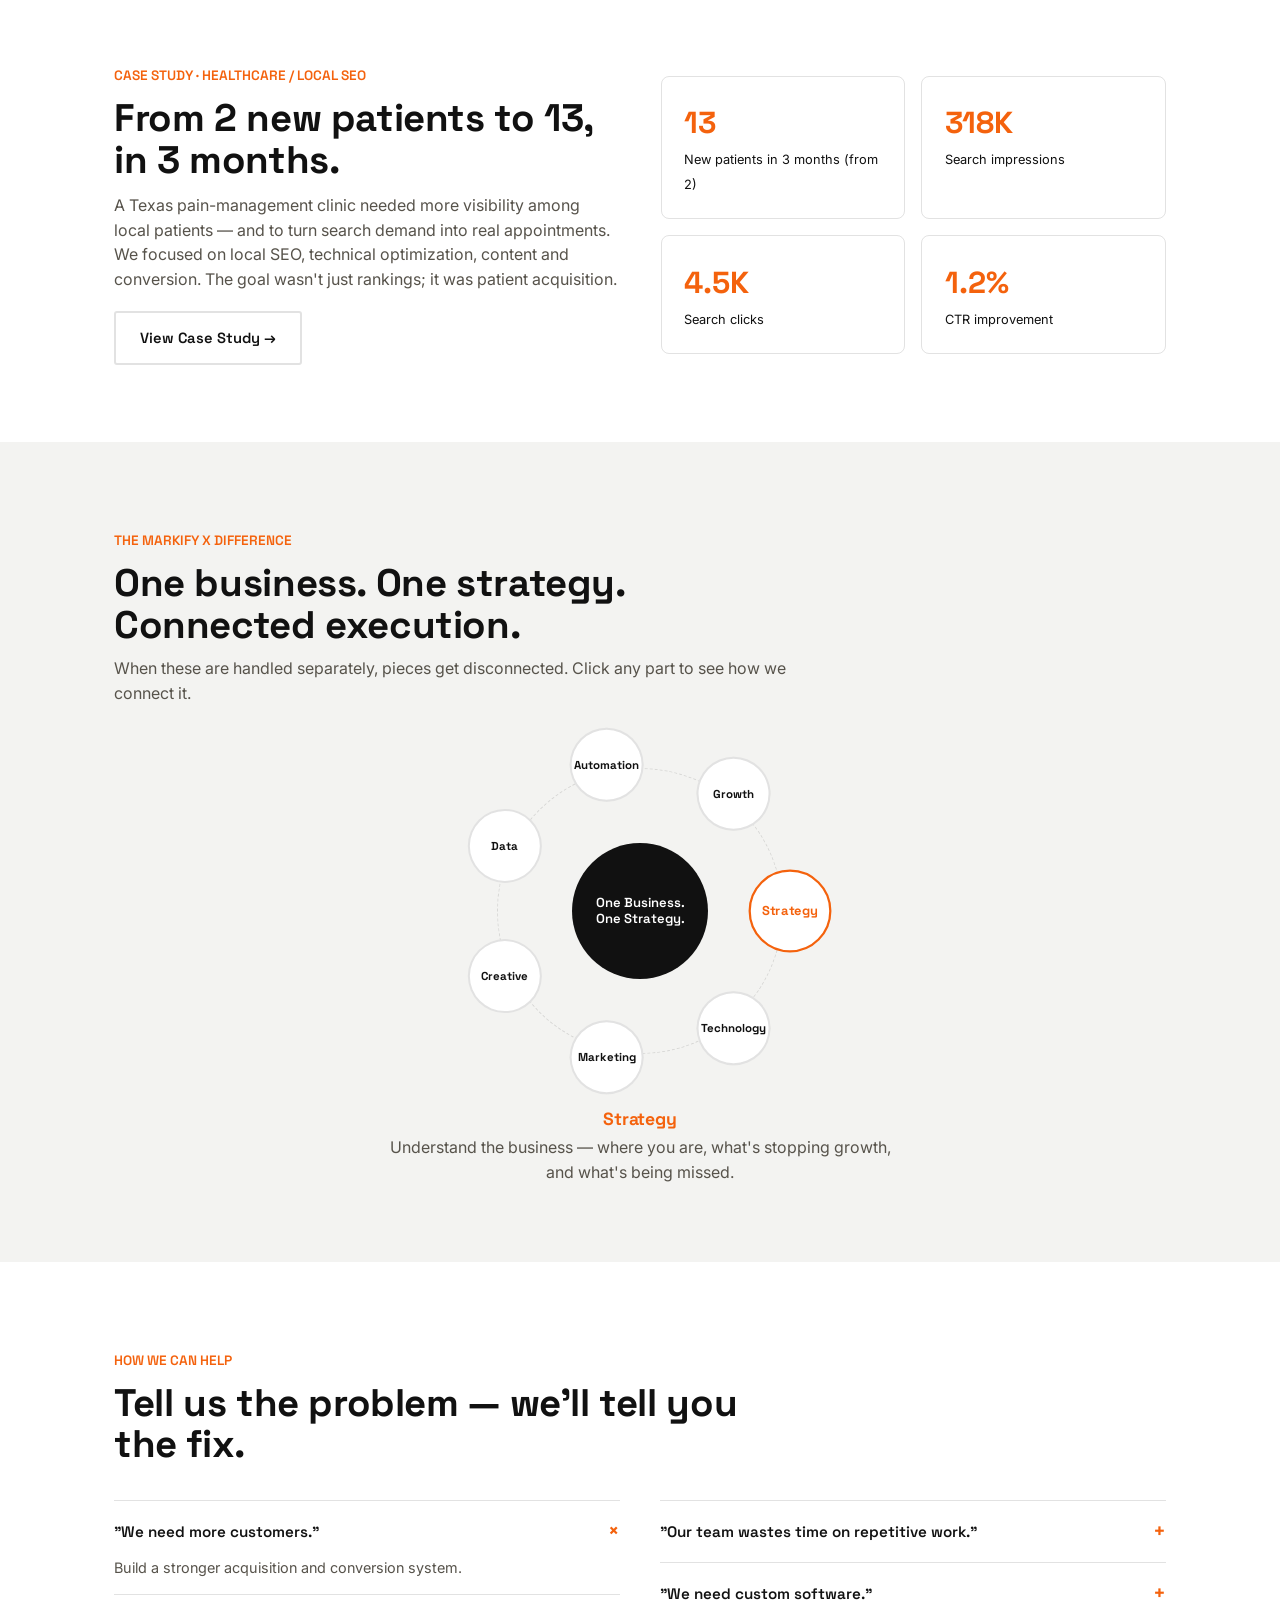
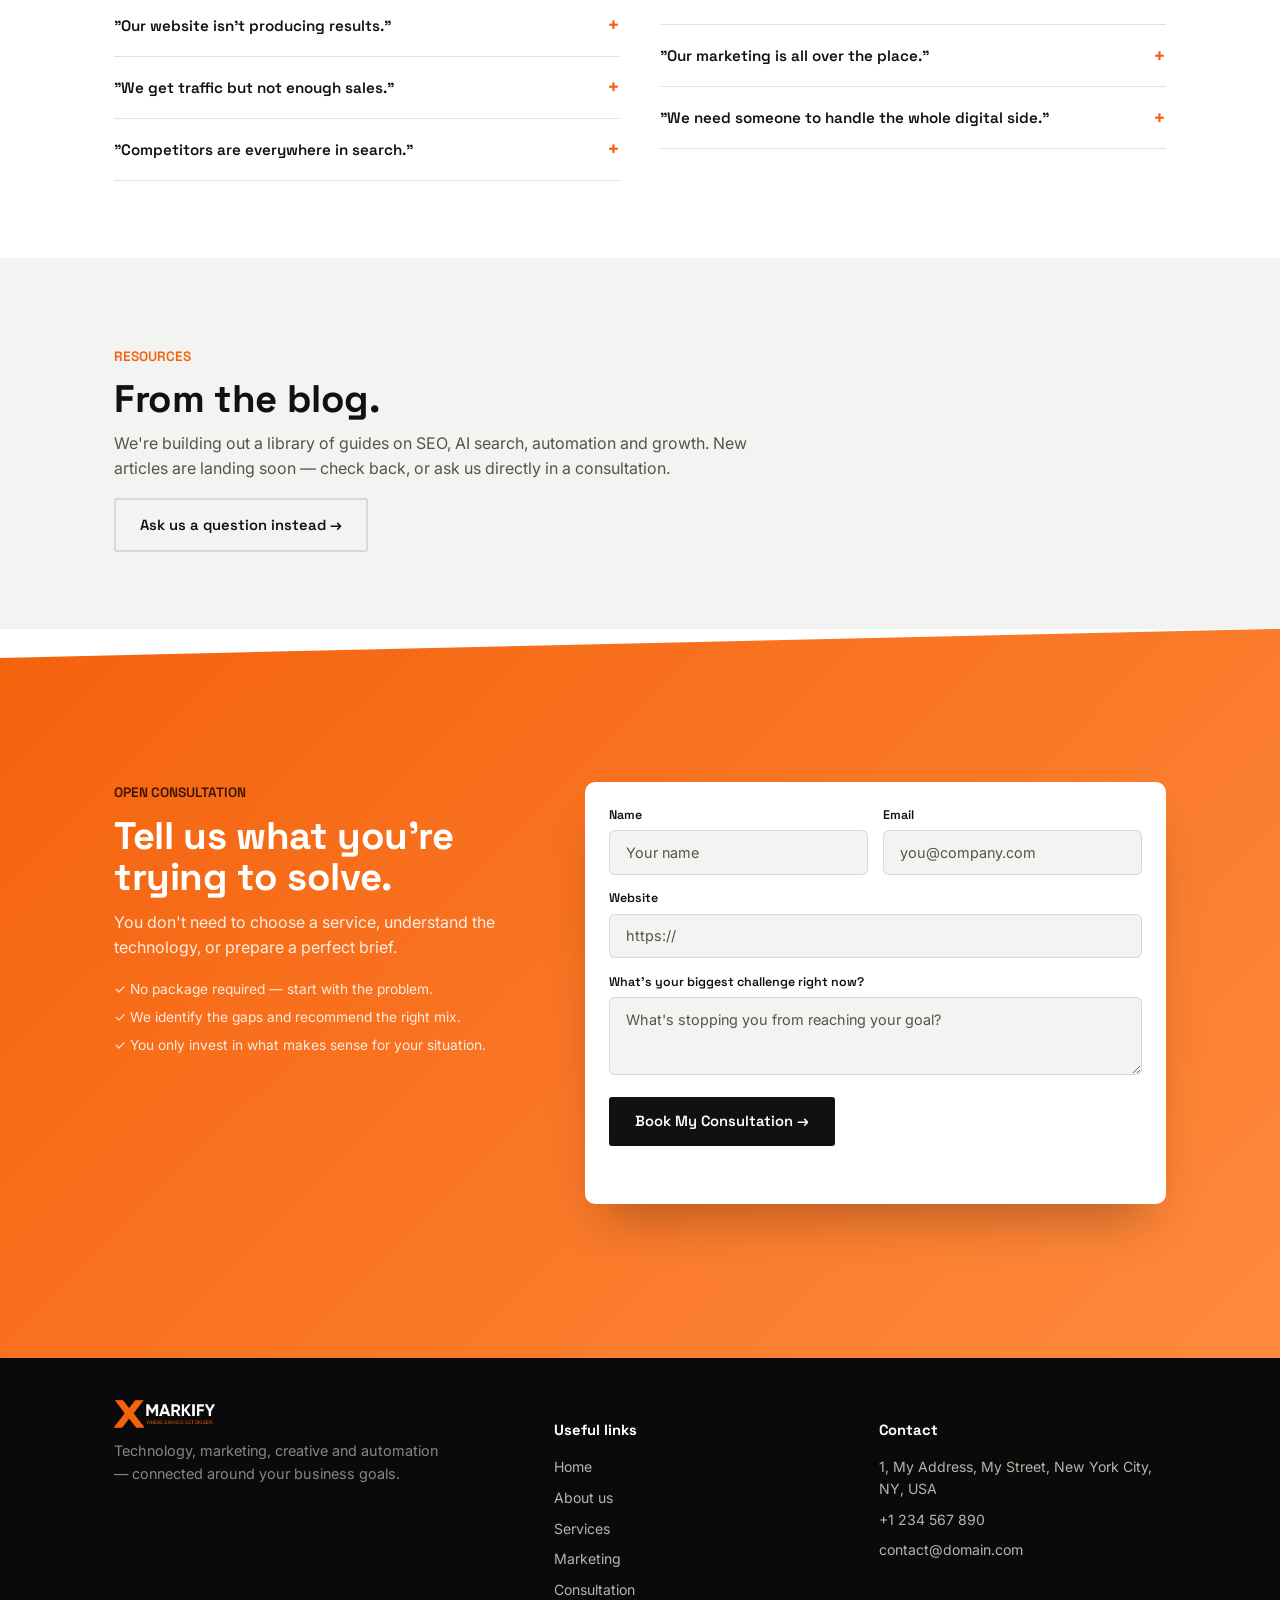
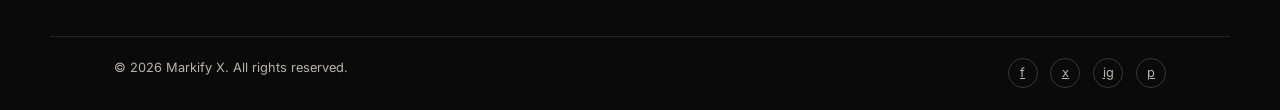
==== commit e115dc96: "Center navigation and link Development page" ====
--- a/index.html
+++ b/index.html
@@ -53,7 +53,7 @@
 .theme-toggle .i-sun{display:none}
 :focus-visible{outline:3px solid var(--orange);outline-offset:2px}
 header{position:sticky;top:0;z-index:50;background:color-mix(in srgb,var(--paper) 88%,transparent);backdrop-filter:blur(10px);border-bottom:1px solid var(--line)}
-.nav{display:flex;align-items:center;justify-content:space-between;padding-block:14px}
+.nav{display:grid;grid-template-columns:1fr auto 1fr;align-items:center;padding-block:14px}.brand{justify-self:start}.navlinks{justify-self:center}.navcta{justify-self:end}
 .brand img{height:32px}
 .navlinks{display:flex;gap:1.6rem;list-style:none;margin:0;padding:0;font-family:'Space Grotesk',sans-serif;font-weight:600;font-size:.88rem}
 .navlinks a{text-decoration:none;opacity:.75}
@@ -381,7 +381,7 @@
         </div>
       </li>
       <li class="has-dropdown">
-        <button class="nav-top" type="button">Development <svg viewBox="0 0 24 24" fill="none" stroke="currentColor" stroke-width="2"><path d="M6 9l6 6 6-6"/></svg></button>
+        <a class="nav-top" href="development.html" aria-label="Open Development services page">Development <svg viewBox="0 0 24 24" fill="none" stroke="currentColor" stroke-width="2"><path d="M6 9l6 6 6-6"/></svg></a>
         <div class="dropdown">
           <a href="#svc-technology">Web Development</a>
           <a href="#svc-technology">App Development</a>
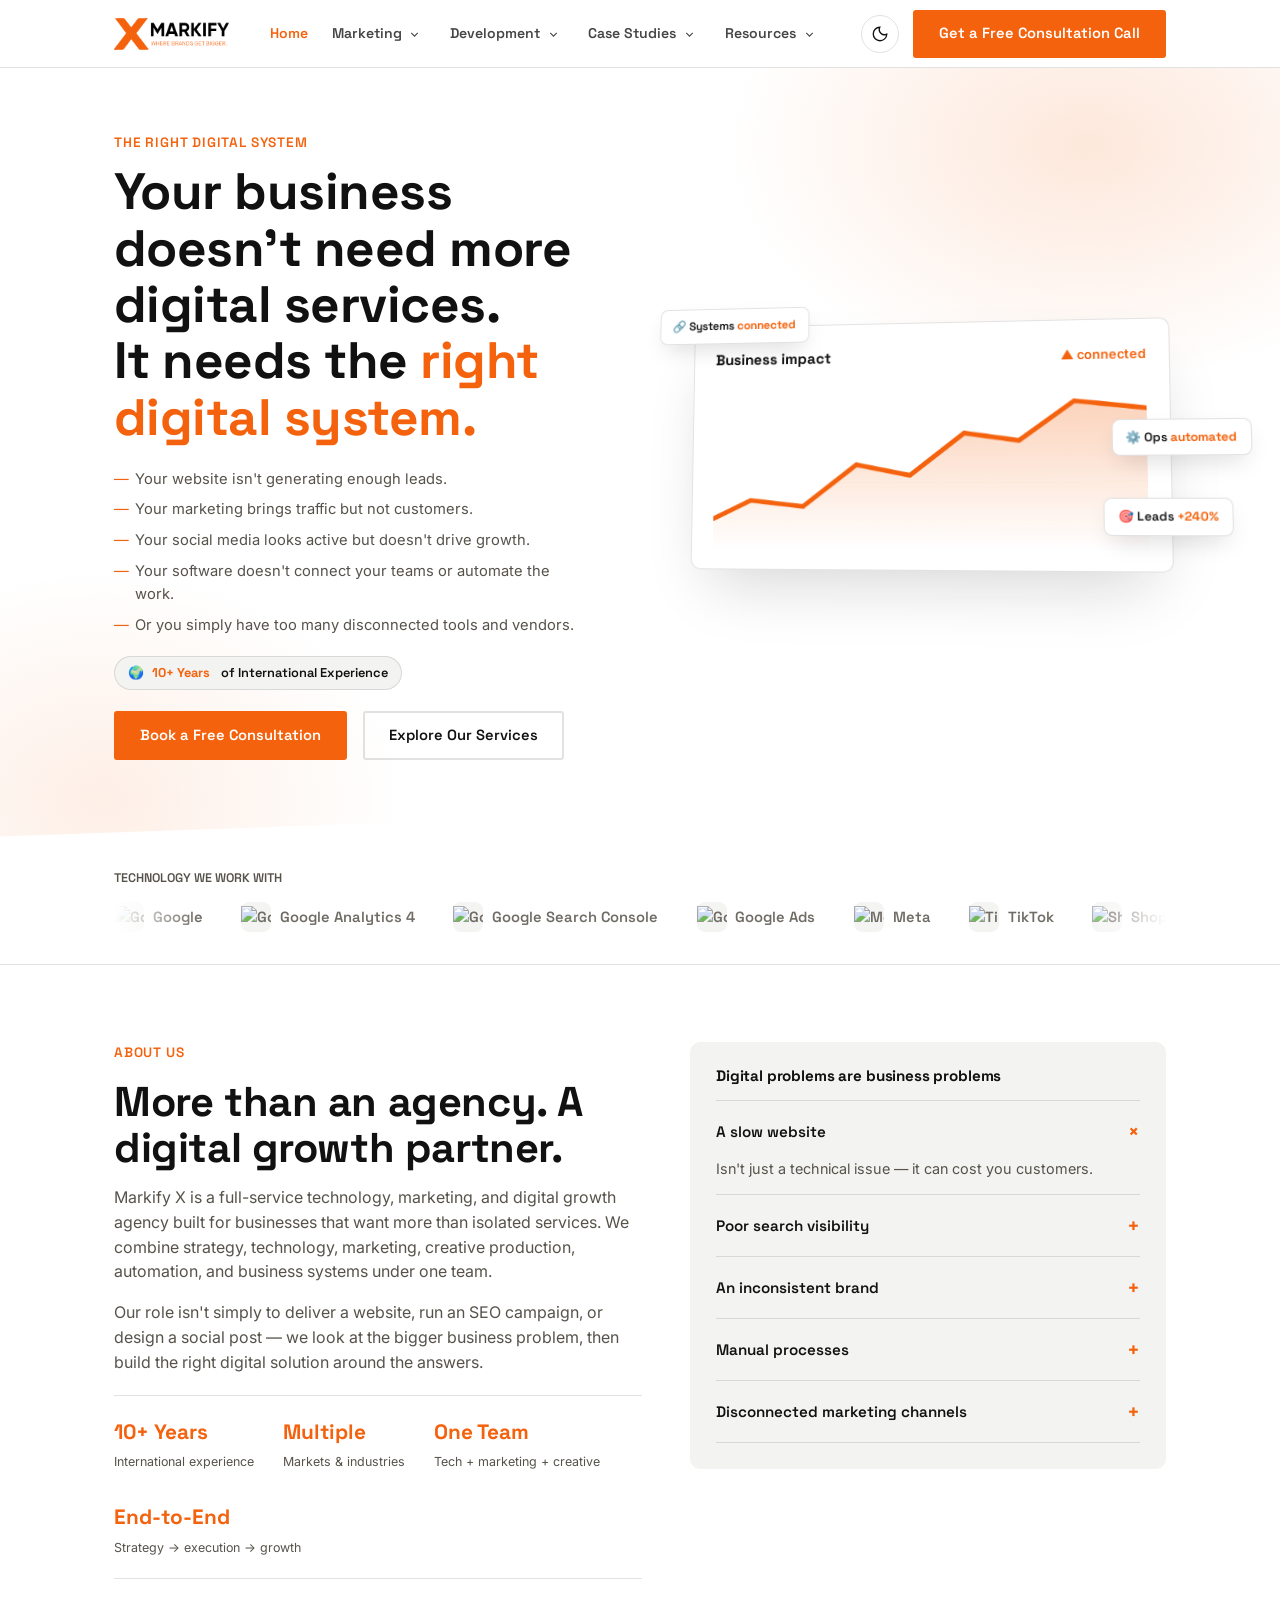
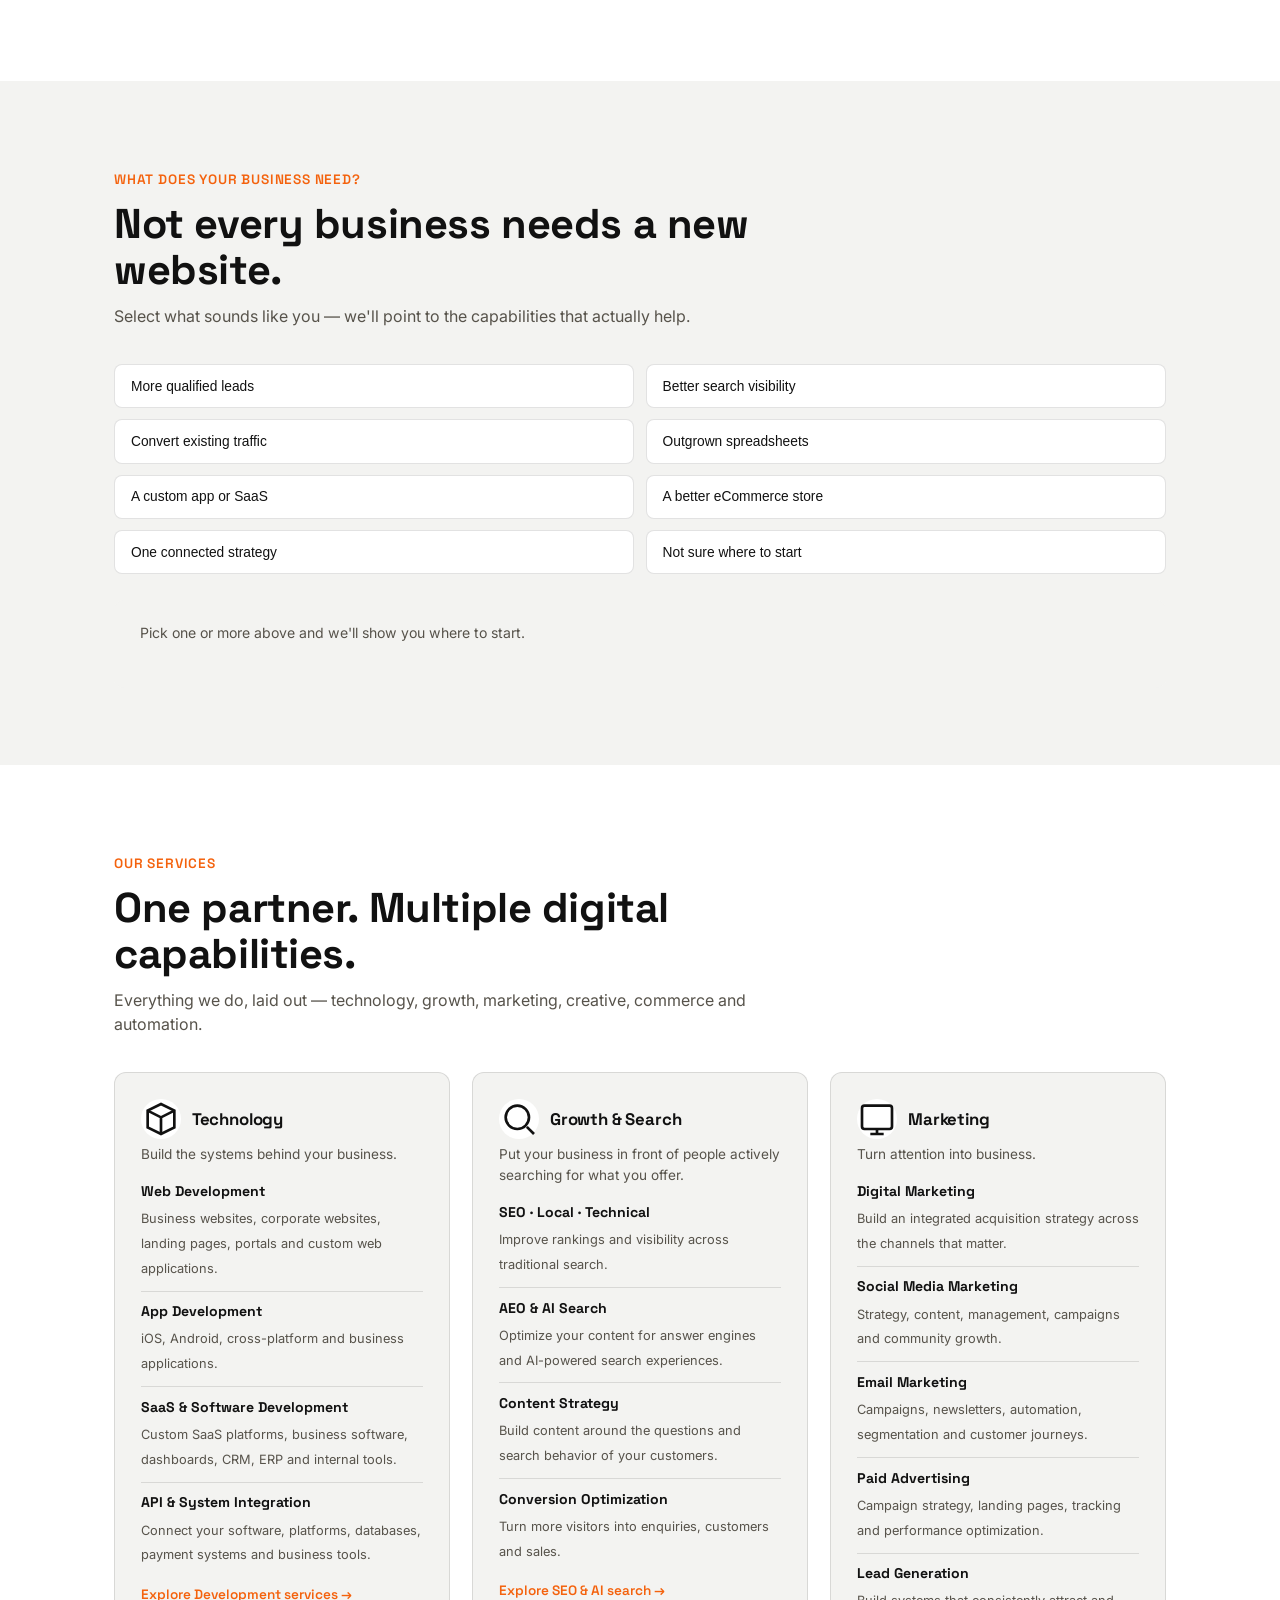
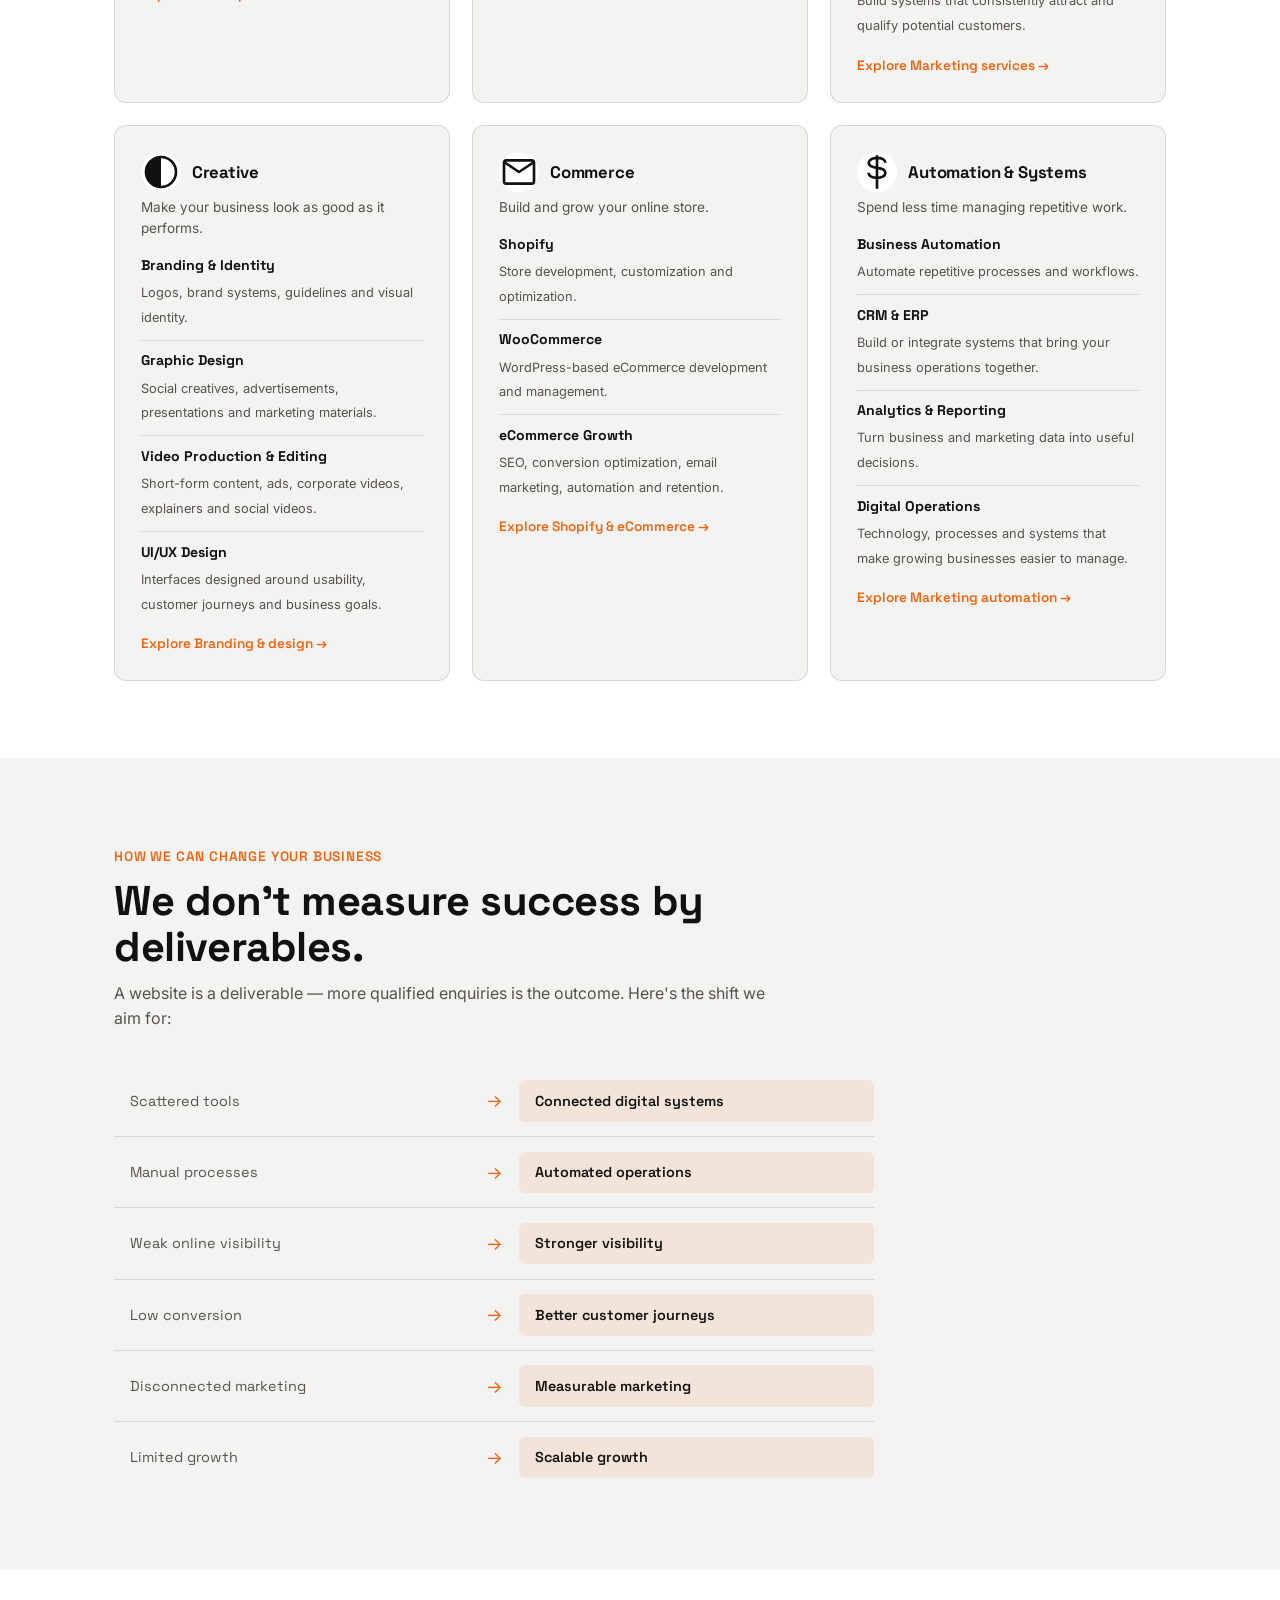
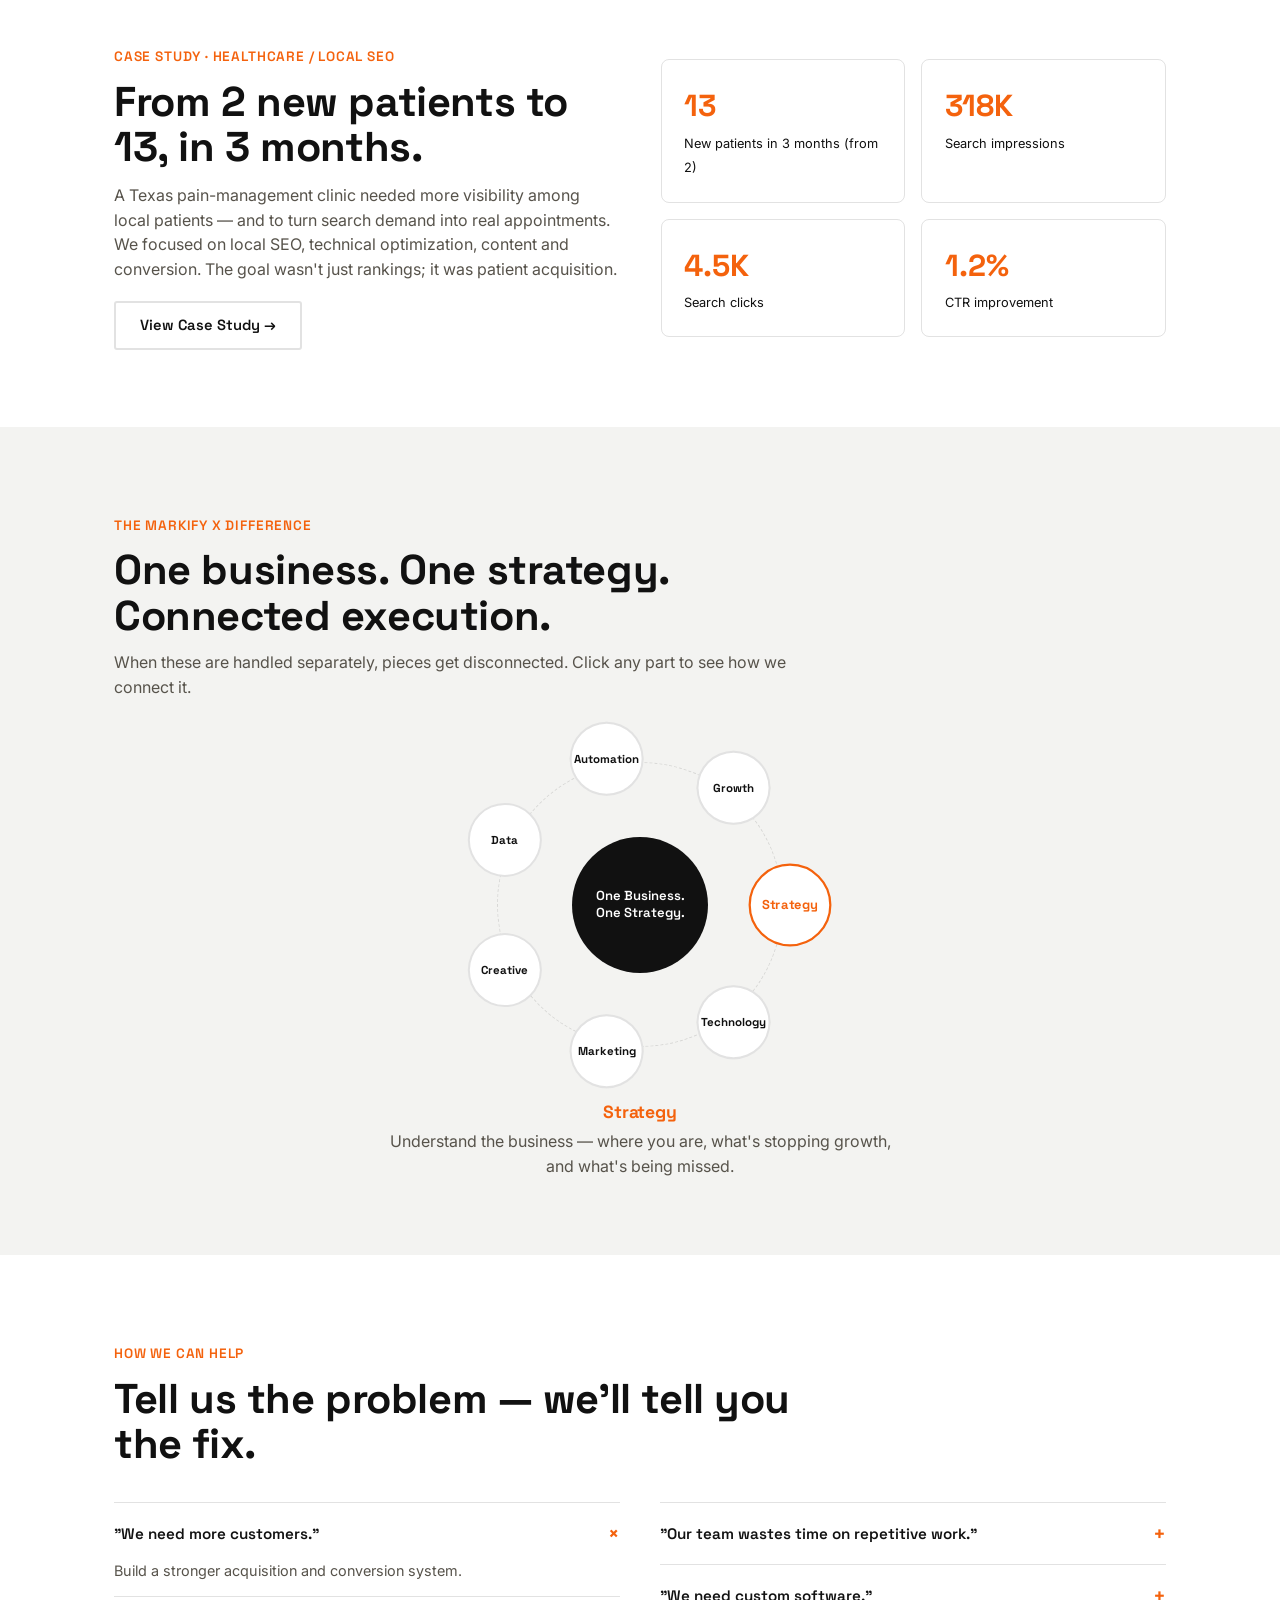
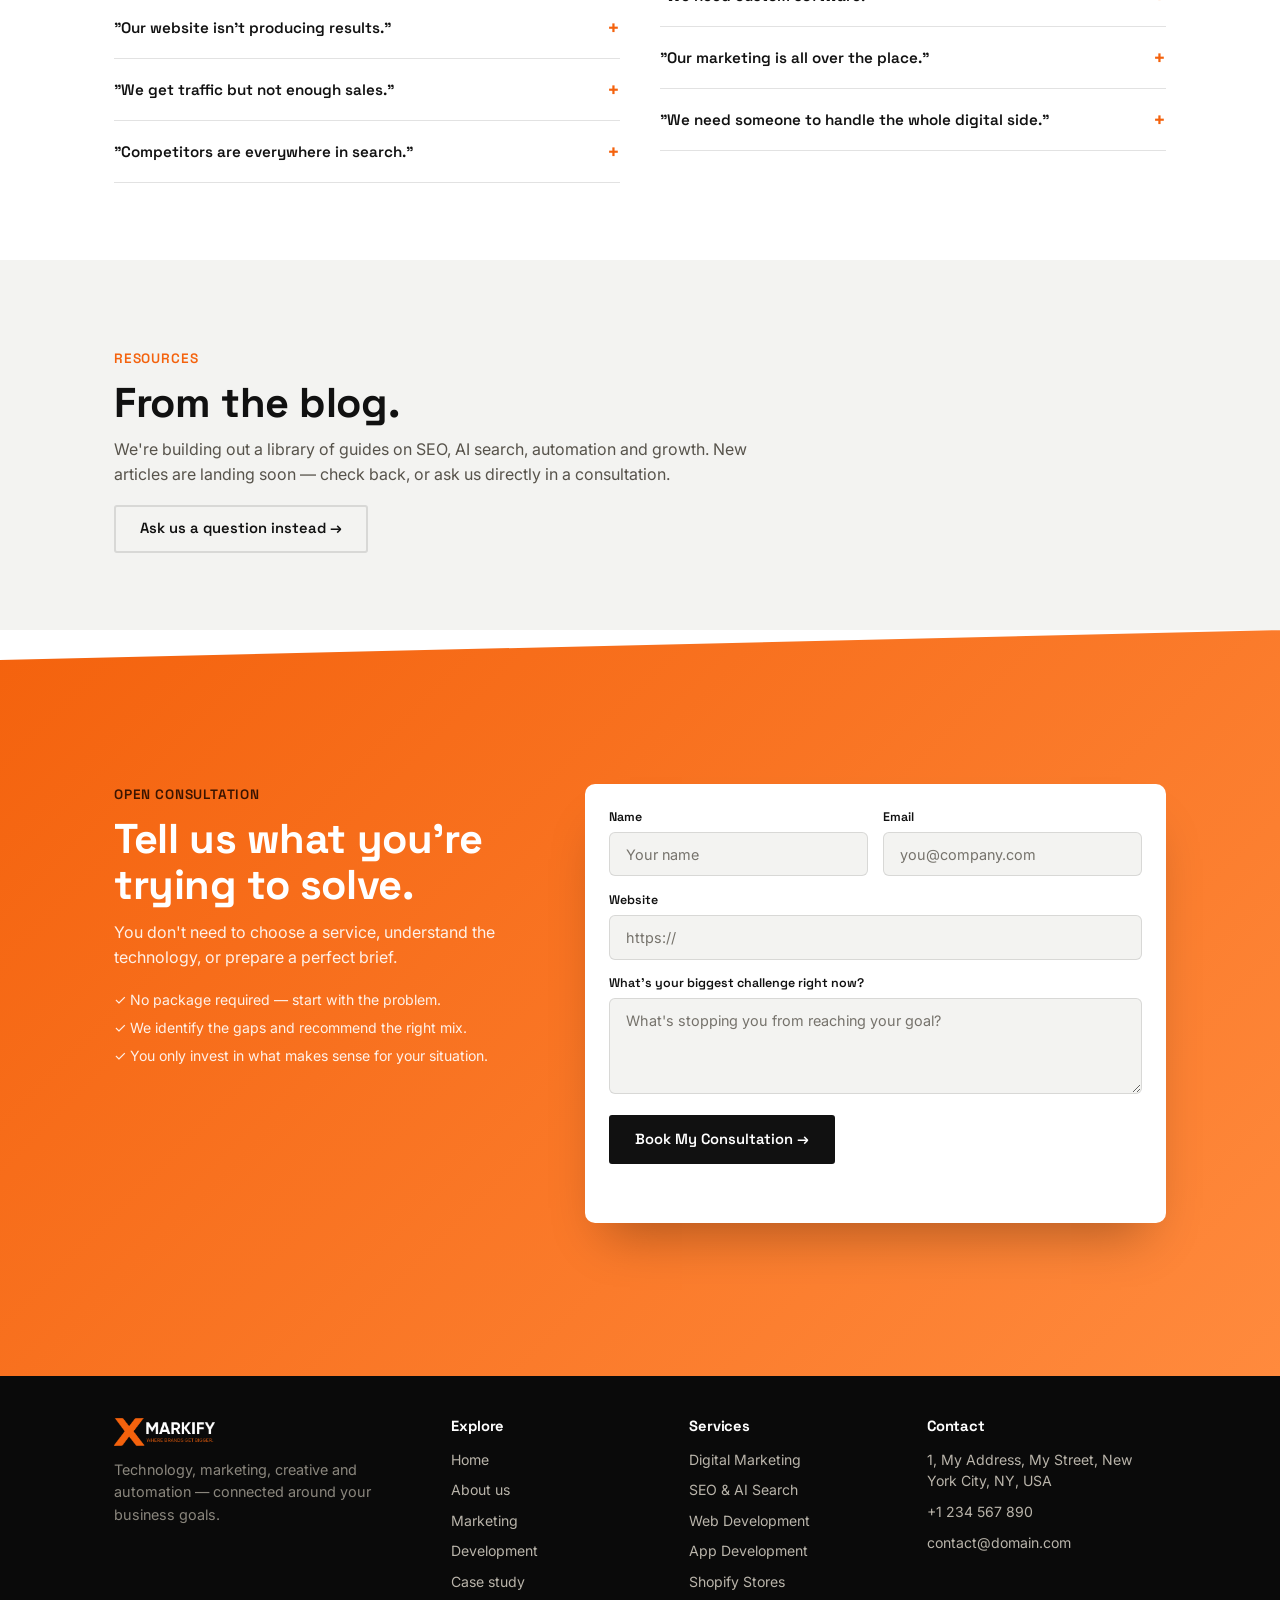
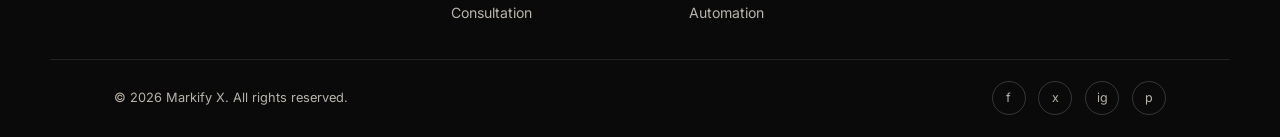
==== commit 20eb6c50: "Add files via upload" ====
--- a/index.html
+++ b/index.html
@@ -5,122 +5,37 @@
 <meta name="viewport" content="width=device-width, initial-scale=1, viewport-fit=cover">
 <title>Markify X — The Right Digital System for Your Business</title>
 <meta name="description" content="Markify X connects technology, marketing, creative and automation into one digital system — web & app development, SEO, marketing, branding, eCommerce and business automation.">
-<meta name="keywords" content="digital system, digital agency, web development, SEO, AEO, marketing automation, SaaS development, eCommerce, Markify X">
 <meta name="robots" content="index, follow">
+<meta name="theme-color" content="#F4620D">
 <link rel="canonical" href="https://www.markifyx.com/">
 <meta property="og:type" content="website">
-<meta property="og:title" content="Markify X — The Right Digital System">
-<meta property="og:description" content="Technology, marketing, creative and automation, connected around your actual business goals.">
-<meta property="og:image" content="[data-uri]">
+<meta property="og:title" content="Markify X — The Right Digital System for Your Business">
+<meta property="og:description" content="Markify X connects technology, marketing, creative and automation into one digital system — web & app development, SEO, marketing, branding, eCommerce and business automation.">
+<meta property="og:image" content="https://www.markifyx.com/assets/logo-light.png">
 <meta name="twitter:card" content="summary_large_image">
-<link rel="icon" href="[data-uri]">
+<link rel="icon" href="assets/favicon.png" type="image/png">
+<script>try{if(localStorage.getItem('markify-theme')==='dark')document.documentElement.setAttribute('data-theme','dark')}catch(e){}</script>
 <link rel="preconnect" href="https://fonts.googleapis.com">
 <link rel="preconnect" href="https://fonts.gstatic.com" crossorigin>
 <link href="https://fonts.googleapis.com/css2?family=Space+Grotesk:wght@500;600;700&family=Inter:wght@400;500;600;700&display=swap" rel="stylesheet">
 <script type="application/ld+json">
 {"@context":"https://schema.org","@type":"ProfessionalService","name":"Markify X","slogan":"The right digital system for your business.","description":"Full-service technology, marketing, creative and automation partner: web & app development, SaaS, SEO & AEO, digital marketing, branding, eCommerce and business automation.","address":{"@type":"PostalAddress","streetAddress":"1, My Address, My Street","addressLocality":"New York City","addressRegion":"NY","addressCountry":"USA"},"telephone":"+1234567890","email":"contact@domain.com"}
 </script>
+<link rel="stylesheet" href="assets/site.css">
 <style>
-:root{
-  --ink:#111111; --paper:#FFFFFF; --fog:#F3F3F1; --line:rgba(17,17,17,.12);
-  --orange:#F4620D; --orange-deep:#C9490A; --slate:#57534B;
-  --maxw:1180px; --pad:clamp(20px,5vw,64px);
-  color-scheme: light;
-}
-:root[data-theme="dark"]{ --ink:#F2F0EC; --paper:#121110; --fog:#1B1918; --line:rgba(242,240,236,.14); --slate:#B0ACA4; color-scheme:dark; }
-*{box-sizing:border-box}
-html{scroll-behavior:smooth; scroll-padding-top:88px}
-body{margin:0;background:var(--paper);color:var(--ink);font-family:'Inter',system-ui,sans-serif;line-height:1.55;-webkit-font-smoothing:antialiased;transition:background .3s ease,color .3s ease}
-body.has-cursor,body.has-cursor a,body.has-cursor button{cursor:none}
-.cursor-dot{position:fixed;top:0;left:0;width:10px;height:10px;border-radius:50%;background:var(--orange);pointer-events:none;z-index:999;transform:translate(-50%,-50%);transition:width .18s,height .18s;mix-blend-mode:difference}
-.cursor-dot.big{width:38px;height:38px;background:#fff}
-@media(hover:none),(prefers-reduced-motion:reduce){.cursor-dot{display:none}body.has-cursor,body.has-cursor a,body.has-cursor button{cursor:auto}}
-h1,h2,h3,.disp{font-family:'Space Grotesk',system-ui,sans-serif;letter-spacing:-.01em;line-height:1.08;margin:0}
-h2{font-size:clamp(1.6rem,3.4vw,2.4rem)}
-p{color:var(--slate);margin:0}
-a{color:inherit}
-img{max-width:100%;display:block}
-ul{margin:0;padding:0}
-.wrap{max-width:var(--maxw);margin:0 auto;padding-inline:var(--pad)}
-.btn{position:relative;display:inline-flex;align-items:center;gap:.5rem;font-family:'Space Grotesk',sans-serif;font-weight:600;font-size:.92rem;padding:.85rem 1.5rem;border-radius:3px;border:2px solid var(--ink);background:var(--ink);color:var(--paper);cursor:pointer;text-decoration:none;transition:transform .12s ease}
-.btn:hover{transform:translateY(-2px)}
-.btn.alt{background:var(--orange);border-color:var(--orange);color:#fff}
-.btn.ghost{background:transparent;color:var(--ink)}
-.theme-toggle{width:38px;height:38px;border-radius:50%;border:1px solid var(--line);background:none;display:flex;align-items:center;justify-content:center;cursor:pointer;color:var(--ink)}
-.theme-toggle svg{width:18px;height:18px}
-:root[data-theme="dark"] .theme-toggle .i-sun{display:block}
-:root[data-theme="dark"] .theme-toggle .i-moon{display:none}
-.theme-toggle .i-sun{display:none}
-:focus-visible{outline:3px solid var(--orange);outline-offset:2px}
-header{position:sticky;top:0;z-index:50;background:color-mix(in srgb,var(--paper) 88%,transparent);backdrop-filter:blur(10px);border-bottom:1px solid var(--line)}
-.nav{display:grid;grid-template-columns:1fr auto 1fr;align-items:center;padding-block:14px}.brand{justify-self:start}.navlinks{justify-self:center}.navcta{justify-self:end}
-.brand img{height:32px}
-.navlinks{display:flex;gap:1.6rem;list-style:none;margin:0;padding:0;font-family:'Space Grotesk',sans-serif;font-weight:600;font-size:.88rem}
-.navlinks a{text-decoration:none;opacity:.75}
-.navlinks a:hover,.navlinks a.active{opacity:1;color:var(--orange)}
-.has-dropdown{position:relative}
-.nav-top{display:flex;align-items:center;gap:.35rem;background:none;border:none;font:inherit;font-weight:600;color:var(--ink);opacity:.75;cursor:pointer;padding:.3rem 0}
-.nav-top:hover{opacity:1}
-.nav-top svg{width:13px;height:13px;transition:transform .2s}
-.has-dropdown.open .nav-top svg{transform:rotate(180deg)}
-.dropdown{position:absolute;top:calc(100% + 10px);left:0;background:var(--paper);border:1px solid var(--line);border-radius:10px;padding:.6rem;min-width:210px;box-shadow:0 24px 40px -12px rgba(0,0,0,.18);display:grid;gap:.15rem;opacity:0;pointer-events:none;transform:translateY(6px);transition:opacity .15s,transform .15s;z-index:60}
-.dropdown.cols2{grid-template-columns:1fr 1fr;min-width:380px}
-.dropdown a{display:block;padding:.55rem .7rem;border-radius:6px;font-size:.83rem;font-weight:500;color:var(--slate);opacity:1}
-.dropdown a:hover{background:var(--fog);color:var(--ink)}
-.has-dropdown:hover .dropdown,.has-dropdown.open .dropdown{opacity:1;pointer-events:auto;transform:translateY(0)}
-.mobile-cta{display:none}
-.navcta{display:flex;align-items:center;gap:.9rem}
-.burger{display:none;background:none;border:none;cursor:pointer}
-.burger span{display:block;width:22px;height:2px;background:var(--ink);margin:5px 0}
-@media(max-width:900px){
-  .navlinks{position:fixed;inset:60px 0 0 0;background:var(--paper);flex-direction:column;padding:2rem var(--pad);gap:.3rem;font-size:1.05rem;transform:translateX(100%);transition:transform .3s;overflow-y:auto}
-  .navlinks.open{transform:translateX(0)}
-  .has-dropdown{border-bottom:1px solid var(--line);padding-bottom:.6rem;margin-bottom:.6rem}
-  .nav-top{width:100%;justify-content:space-between;padding:.6rem 0;font-size:1.05rem}
-  .dropdown{position:static;opacity:1;pointer-events:auto;transform:none;box-shadow:none;border:none;background:transparent;padding:0 0 0 .8rem;min-width:0;grid-template-columns:1fr!important;display:none}
-  .has-dropdown.open .dropdown{display:grid}
-  .dropdown a{padding:.55rem 0;font-size:.95rem}
-  .mobile-cta{display:block;margin-top:1rem}
-  .burger{display:block}
-  .navcta .btn.alt{display:none}
-}
-/* hero */
-.hero{position:relative;overflow:hidden;clip-path:polygon(0 0,100% 0,100% 94%,0 100%);background:var(--paper)}
-.hero::before{content:"";position:absolute;inset:0;background:radial-gradient(600px 400px at 85% 10%,rgba(244,98,13,.15),transparent 60%),radial-gradient(500px 380px at 8% 95%,rgba(244,98,13,.1),transparent 60%);z-index:0}
-.hero .wrap{position:relative;z-index:1;display:grid;grid-template-columns:1.05fr .95fr;gap:2.4rem;align-items:center;padding-block:clamp(1.8rem,4vw,3.2rem)}
-.eyebrow{color:var(--orange);font-family:'Space Grotesk',sans-serif;font-weight:600;font-size:.85rem;margin-bottom:.7rem}
-.kinetic-h1{display:block;overflow:hidden;color:var(--ink);font-size:clamp(1.9rem,4.4vw,3rem);max-width:17ch;font-weight:700}
-.kinetic-h1 .kline{display:block;transform:translateY(110%);opacity:0;animation:kline-in .7s cubic-bezier(.22,1,.36,1) forwards}
-.kinetic-h1 .kline:nth-child(1){animation-delay:.05s}
-.kinetic-h1 .kline:nth-child(2){animation-delay:.16s}
-@keyframes kline-in{to{transform:translateY(0);opacity:1}}
-@media(prefers-reduced-motion:reduce){.kinetic-h1 .kline{animation:none;transform:none;opacity:1}}
 .problem-list{list-style:none;margin:1.1rem 0 0;display:grid;gap:.5rem;max-width:46ch}
 .problem-list li{font-size:.92rem;color:var(--slate);padding-left:1.3rem;position:relative}
 .problem-list li::before{content:"—";position:absolute;left:0;color:var(--orange)}
 .hero-badge{display:inline-flex;align-items:center;gap:.5rem;margin-top:1.2rem;font-family:'Space Grotesk',sans-serif;font-size:.8rem;font-weight:600;color:var(--ink);background:var(--fog);border:1px solid var(--line);padding:.4rem .8rem;border-radius:20px}
 .hero-badge b{color:var(--orange)}
 .hero-ctas{display:flex;gap:1rem;margin-top:1.3rem;flex-wrap:wrap}
-.hero-visual{position:relative;perspective:900px}
-.panel{position:relative;background:var(--paper);border:1px solid var(--line);border-radius:10px;padding:1.4rem 1.4rem 0;box-shadow:0 30px 60px -20px rgba(17,17,17,.18);transform:rotateX(4deg) rotateY(-6deg);transition:transform .12s ease;transform-style:preserve-3d}
-.panel-head{display:flex;justify-content:space-between;align-items:baseline;margin-bottom:.5rem}
-.panel-head b{font-family:'Space Grotesk',sans-serif;font-size:.95rem}
-.panel-head span{color:var(--orange);font-size:.8rem;font-weight:600}
 .panel svg{width:100%;height:auto;display:block}
 .panel .spark-line{fill:none;stroke:var(--orange);stroke-width:3;stroke-linecap:round;stroke-dasharray:600;stroke-dashoffset:600;animation:draw 1.8s ease forwards .5s}
 .panel .spark-fill{opacity:0;animation:fadein 1s ease forwards 1.3s}
 @keyframes draw{to{stroke-dashoffset:0}}
 @keyframes fadein{to{opacity:1}}
-.chips{position:absolute;inset:0;pointer-events:none}
-.chip{position:absolute;background:var(--paper);border:1px solid var(--line);border-radius:8px;padding:.5rem .8rem;font-family:'Space Grotesk',sans-serif;font-size:.75rem;font-weight:600;box-shadow:0 10px 24px -8px rgba(17,17,17,.18);animation:float 5s ease-in-out infinite}
-.chip.c1{top:-8%;left:-8%;animation-delay:0s}
-.chip.c2{bottom:14%;right:-12%;animation-delay:1.2s}
-.chip.c3{top:40%;right:-16%;animation-delay:2.4s}
-.chip b{color:var(--orange)}
-@keyframes float{0%,100%{transform:translateY(0)}50%{transform:translateY(-8px)}}
 .hero-mascot{position:absolute;bottom:-12%;left:-10%;width:130px;filter:drop-shadow(0 20px 30px rgba(0,0,0,.18))}
-@media(prefers-reduced-motion:reduce){.chip{animation:none}.panel{transform:none}}
-@media(max-width:900px){.hero .wrap{grid-template-columns:1fr}.hero-visual{order:-1;margin:0 auto 2rem;max-width:320px}.chip{display:none}.hero-mascot{width:90px}.panel{transform:none}}
+
 /* marquee */
 .marquee-sec{padding-block:2rem;border-bottom:1px solid var(--line)}
 .marquee-label{font-family:'Space Grotesk',sans-serif;font-weight:600;font-size:.78rem;color:var(--slate);margin-bottom:.9rem}
@@ -132,9 +47,6 @@
 .logo-chip span{font-family:'Space Grotesk',sans-serif;font-weight:600;font-size:.92rem;color:var(--slate)}
 @keyframes scroll{from{transform:translateX(0)}to{transform:translateX(-50%)}}
 @media(prefers-reduced-motion:reduce){.marquee-track{animation:none}}
-section{padding-block:clamp(3rem,6vw,5.2rem)}
-.section-head{max-width:680px;margin-bottom:2.2rem}
-.section-head p{margin-top:.7rem}
 /* about */
 .about-grid{display:grid;grid-template-columns:1fr .9fr;gap:3rem;align-items:start}
 .about-grid>div>p{margin-bottom:1rem;max-width:54ch}
@@ -235,189 +147,61 @@
 /* faq */
 .faq-grid{display:grid;grid-template-columns:1fr 1fr;gap:0 2.5rem}
 @media(max-width:820px){.faq-grid{grid-template-columns:1fr}}
-/* contact */
-.contact{background:linear-gradient(135deg,#F4620D 0%,#FF8A3D 100%);color:#fff;clip-path:polygon(0 4%,100% 0,100% 100%,0 100%)}
-.contact .wrap{padding-block:clamp(3rem,6vw,5.2rem)}
-.contact-grid{display:grid;grid-template-columns:.85fr 1.15fr;gap:2.6rem;align-items:start}
-.contact h2{color:#fff}
-.contact p{color:rgba(255,255,255,.88)}
-.contact .eyebrow{color:#3A1400}
-.contact ul.hint{list-style:none;margin-top:1.2rem;display:grid;gap:.4rem}
-.contact ul.hint li{color:rgba(255,255,255,.85);font-size:.86rem}
-form{display:grid;gap:.9rem;background:#fff;padding:1.5rem;border-radius:10px;box-shadow:0 30px 50px -20px rgba(0,0,0,.3)}
-.row2{display:grid;grid-template-columns:1fr 1fr;gap:.9rem}
-input,textarea,select{background:var(--fog);border:1px solid var(--line);color:var(--ink);padding:.8rem 1rem;border-radius:6px;font-family:inherit;font-size:.9rem;width:100%}
-select{appearance:none;background-image:url('data:image/svg+xml;utf8,<svg xmlns="http://www.w3.org/2000/svg" viewBox="0 0 24 24" fill="none" stroke="%2357534B" stroke-width="2"><path d="M6 9l6 6 6-6"/></svg>');background-repeat:no-repeat;background-position:right 1rem center;background-size:16px;padding-right:2.4rem}
-input::placeholder,textarea::placeholder{color:var(--slate)}
-input:focus,textarea:focus{border-color:var(--orange)}
-label.fl{display:block;font-size:.78rem;font-weight:600;font-family:'Space Grotesk',sans-serif;color:var(--ink);margin-bottom:.3rem}
-.chip-grid{display:flex;flex-wrap:wrap;gap:.5rem}
-.chip-opt{background:var(--fog);border:1px solid var(--line);border-radius:20px;padding:.4rem .85rem;font-size:.78rem;cursor:pointer;color:var(--ink)}
-.chip-opt.active{background:var(--orange);border-color:var(--orange);color:#fff}
-.seg{display:flex;gap:.5rem}
-.seg button{flex:1;background:var(--fog);border:1px solid var(--line);border-radius:6px;padding:.6rem;font-size:.82rem;cursor:pointer;color:var(--ink)}
-.seg button.active{background:var(--ink);color:#fff;border-color:var(--ink)}
-form .btn.alt{background:#111111;border-color:#111111;justify-self:start}
-.form-msg{font-size:.82rem;min-height:1.2em;color:var(--slate)}
-.form-msg.ok{color:#1a7f37}
-/* footer */
-footer{background:#0A0A0A;color:#B9B4AA;padding-block:2.6rem 1.4rem}
-.foot-grid{display:grid;grid-template-columns:1.4fr 1fr 1fr;gap:2.4rem}
-.foot-grid img{height:28px;margin-bottom:.8rem}
-.foot-grid h4{font-family:'Space Grotesk',sans-serif;color:#fff;font-size:.92rem;margin-bottom:.9rem}
-.foot-grid ul{list-style:none;display:grid;gap:.55rem;font-size:.88rem}
-.foot-grid a{text-decoration:none;color:#B9B4AA}
-.foot-grid a:hover{color:var(--orange)}
-.foot-bottom{border-top:1px solid rgba(255,255,255,.1);margin-top:2.2rem;padding-top:1.3rem;display:flex;justify-content:space-between;flex-wrap:wrap;gap:1rem;font-size:.8rem}
-.socials{display:flex;gap:.8rem}
-.socials a{width:30px;height:30px;border:1px solid rgba(255,255,255,.18);border-radius:50%;display:flex;align-items:center;justify-content:center}
-.socials a:hover{border-color:var(--orange);color:var(--orange)}
-@media(max-width:780px){.foot-grid{grid-template-columns:1fr}}
-.reveal{opacity:0;transform:translateY(16px);transition:opacity .6s ease,transform .6s ease}
-.reveal.in{opacity:1;transform:none}
-@media(prefers-reduced-motion:reduce){.reveal{opacity:1!important;transform:none!important}}
-
-/* MARKIFY X — MOBILE OPTIMIZATION PATCH
-   Keeps desktop design intact; improves phone layout, sizing, wrapping and overflow.
-*/
-html,body{width:100%;max-width:100%;overflow-x:hidden}
-.wrap{width:100%;max-width:var(--maxw)}
-button,a,input,textarea,select{max-width:100%}
-@media (max-width:900px){
-  :root{--pad:20px}
-  .wrap{padding-inline:var(--pad)}
-  .nav{min-height:64px}
-  .navcta{gap:.55rem}
-  .theme-toggle{width:36px;height:36px;flex:0 0 36px}
-  .navcta>.btn.alt{display:none}
-  .burger{display:block;padding:4px;width:34px;height:34px}
-  .navlinks{z-index:100;inset:64px 0 0 0;width:100%;max-width:100%;padding:20px var(--pad) 32px}
-  .hero .wrap{grid-template-columns:1fr;gap:28px;padding-block:48px 64px}
-  .hero{clip-path:polygon(0 0,100% 0,100% 97%,0 100%)}
-  .hero-visual{width:100%;min-width:0}
-  .panel{transform:none}
-  .chips{display:none}
-  .hero-ctas{gap:10px}
-  .hero-ctas .btn{flex:1 1 100%;justify-content:center}
-  .problem-layout,.full-picture-grid,.overview-grid,.contact-grid,.case-wrap{grid-template-columns:1fr!important}
-  .problem-result{width:100%;min-height:0}
-  .journey,.journey-steps{grid-template-columns:1fr 1fr!important;gap:10px}
-  .journey-line,.journey-arrow{display:none}
-  .service-grid{grid-template-columns:42px minmax(0,1fr)!important;gap:18px}
-  .service-grid>div{min-width:0}
-  .service h2{font-size:clamp(28px,8vw,42px)}
-  .contact-grid{gap:30px}
-  form{width:100%;padding:18px}
-  .row2{grid-template-columns:1fr}
-  .foot-grid{grid-template-columns:1fr!important}
+
+/* service cards: explicit link to the detail page */
+.svc-more{display:inline-flex;align-items:center;gap:.35rem;margin-top:1.1rem;font-family:'Space Grotesk',sans-serif;font-weight:600;font-size:.85rem;color:var(--orange);text-decoration:none}
+.svc-more:hover{text-decoration:underline}
+.svc-card{scroll-margin-top:90px}
+
+/* ---- mobile ---- */
+@media(max-width:900px){
+  .about-grid{grid-template-columns:1fr;gap:2rem}
+  .hero-mascot{width:84px;left:auto;right:-6px;bottom:-14%}
+  .svc-grid{grid-template-columns:1fr}
+  .case-wrap,.faq-grid{grid-template-columns:1fr}
 }
-@media (max-width:560px){
-  :root{--pad:16px}
-  html{scroll-padding-top:72px}
-  .nav{padding-block:10px}
-  .brand img{height:27px;width:auto}
-  .navlinks{inset:58px 0 0 0;padding:18px var(--pad) 28px}
-  .nav-top{font-size:1rem}
-  .dropdown a{font-size:.92rem}
-  .hero .wrap{padding-block:38px 54px}
-  .eyebrow{font-size:.75rem}
-  .kinetic-h1{font-size:clamp(2rem,9.5vw,2.7rem);max-width:100%;line-height:1.02}
-  h2,.problem-section .section-head h2,.full-picture-copy h2{font-size:clamp(2rem,9vw,2.8rem)}
-  .hero-ctas,.hero-ctas .btn{width:100%}
-  .hero-ctas .btn{padding:.78rem 1rem}
-  .problem-section,.full-picture,.visual-overview,.service{padding-block:56px}
-  .problem-layout{gap:22px}
-  .problem-option{padding:14px 12px;font-size:13px;gap:10px}
-  .check-box{width:20px;height:20px;flex-basis:20px}
-  .problem-result{padding:22px}
-  .problem-result h3{font-size:clamp(25px,8vw,34px);margin-bottom:14px}
-  .journey,.journey-steps{grid-template-columns:1fr!important}
-  .journey-system,.system-card{padding:15px}
-  .journey-system-head,.system-head{display:block}
-  .system-label{display:block;margin-bottom:6px}
-  .service-grid{grid-template-columns:1fr!important;gap:12px}
-  .service-grid>div:first-child{display:none}
-  .service{padding-block:52px}
-  .service ul{grid-template-columns:1fr!important}
-  .contact{clip-path:polygon(0 2%,100% 0,100% 100%,0 100%)}
-  .contact .wrap{padding-block:48px}
-  .contact h2{font-size:clamp(2rem,9vw,2.7rem)}
-  form{padding:16px;border-radius:8px}
-  .chip-grid{gap:6px}
-  .chip-opt{font-size:.74rem;padding:.38rem .68rem}
-  .seg{flex-direction:column}
-  .seg button{width:100%}
-  .foot-bottom{display:grid;justify-content:initial}
-  .socials{margin-top:4px}
-  input,textarea,select{font-size:16px}
-}
-@media (max-width:380px){
-  .navcta{gap:.35rem}
-  .theme-toggle{width:34px;height:34px;flex-basis:34px}
-  .burger{width:30px}
-  .kinetic-h1{font-size:1.85rem}
-  .btn{font-size:.85rem;padding:.72rem 1rem}
+@media(max-width:560px){
+  .problem-list li{font-size:.9rem}
+  .pill-stats{gap:1.2rem}
+  .need-btn{padding:.9rem}
+  .rail-arrows button{width:40px;height:40px}
+  .case-stats{grid-template-columns:1fr 1fr;gap:.7rem}
+  .stat{padding:1rem}
+  .stat b{font-size:1.5rem}
+  .t-from,.t-to{padding:.55rem .8rem}
 }
 
 </style>
 </head>
-<body>
-
-<header>
-  <nav class="nav wrap">
-    <a class="brand" href="/" aria-label="Markify X home"><img id="navLogo" src="assets/logo-main.png" data-light="assets/logo-main.png" data-dark="assets/logo-white.png" alt="Markify X logo"></a>
+<body data-page="home">
+<a class="skip-link" href="#main">Skip to content</a>
+<header class="site-header">
+  <nav class="nav wrap" aria-label="Primary">
+    <a class="brand" href="index.html" aria-label="Markify X — home">
+      <img class="logo-l" src="assets/logo-light.png" width="120" height="33" alt="Markify X">
+      <img class="logo-d" src="assets/logo-dark.png" width="120" height="33" alt="" aria-hidden="true">
+    </a>
     <ul class="navlinks" id="navlinks">
-      <li class="has-dropdown">
-        <a class="nav-top" href="marketing.html" aria-label="Open Marketing services page">Marketing <svg viewBox="0 0 24 24" fill="none" stroke="currentColor" stroke-width="2"><path d="M6 9l6 6 6-6"/></svg></a>
-        <div class="dropdown cols2">
-          <a href="#svc-marketing">Digital Marketing</a>
-          <a href="#svc-growth">SEO &amp; AI Search</a>
-          <a href="#svc-commerce">eCommerce</a>
-          <a href="#svc-marketing">Social Media</a>
-          <a href="#svc-creative">Branding &amp; Design</a>
-          <a href="#svc-creative">Video Editing</a>
-          <a href="#svc-marketing">Email Marketing</a>
-          <a href="#svc-automation">Business Automation</a>
-        </div>
-      </li>
-      <li class="has-dropdown">
-        <a class="nav-top" href="development.html" aria-label="Open Development services page">Development <svg viewBox="0 0 24 24" fill="none" stroke="currentColor" stroke-width="2"><path d="M6 9l6 6 6-6"/></svg></a>
-        <div class="dropdown">
-          <a href="#svc-technology">Web Development</a>
-          <a href="#svc-technology">App Development</a>
-          <a href="#svc-technology">SaaS &amp; Software</a>
-          <a href="#svc-commerce">eCommerce &amp; Shopify Stores</a>
-          <a href="#svc-automation">Business Automation</a>
-        </div>
-      </li>
-      <li class="has-dropdown">
-        <button class="nav-top" type="button">Case Studies <svg viewBox="0 0 24 24" fill="none" stroke="currentColor" stroke-width="2"><path d="M6 9l6 6 6-6"/></svg></button>
-        <div class="dropdown">
-          <a href="#about">About</a>
-          <a href="#case">Portfolio</a>
-        </div>
-      </li>
-      <li class="has-dropdown">
-        <button class="nav-top" type="button">Resources <svg viewBox="0 0 24 24" fill="none" stroke="currentColor" stroke-width="2"><path d="M6 9l6 6 6-6"/></svg></button>
-        <div class="dropdown">
-          <a href="#blog">Blogs</a>
-          <a href="#needs">Analysis Tools</a>
-        </div>
-      </li>
+      <li data-nav="home"><a href="index.html">Home</a></li>
+      <li class="has-dropdown" data-nav="marketing"><div class="nav-row"><a class="nav-top" href="marketing.html">Marketing</a><button class="nav-caret" type="button" aria-label="Marketing submenu" aria-haspopup="true" aria-expanded="false"><svg viewBox="0 0 24 24" fill="none" stroke="currentColor" stroke-width="2" aria-hidden="true"><path d="M6 9l6 6 6-6"/></svg></button></div><div class="dropdown cols2"><a class="dd-all" href="marketing.html">All Marketing Services</a><a href="marketing.html#digital-marketing">Digital Marketing</a><a href="marketing.html#seo">SEO &amp; AI Search</a><a href="marketing.html#ecommerce">eCommerce Marketing</a><a href="marketing.html#social">Social Media</a><a href="marketing.html#branding">Branding &amp; Design</a><a href="marketing.html#video">Video Editing</a><a href="marketing.html#email">Email Marketing</a><a href="marketing.html#automation">Marketing Automation</a></div></li>
+      <li class="has-dropdown" data-nav="development"><div class="nav-row"><a class="nav-top" href="development.html">Development</a><button class="nav-caret" type="button" aria-label="Development submenu" aria-haspopup="true" aria-expanded="false"><svg viewBox="0 0 24 24" fill="none" stroke="currentColor" stroke-width="2" aria-hidden="true"><path d="M6 9l6 6 6-6"/></svg></button></div><div class="dropdown"><a class="dd-all" href="development.html">All Development Services</a><a href="development.html#web">Web Development</a><a href="development.html#app">App Development</a><a href="development.html#saas">SaaS Development</a><a href="development.html#custom">Custom Software</a><a href="development.html#shopify">eCommerce &amp; Shopify Stores</a><a href="development.html#integrations">APIs, Integrations &amp; Automation</a></div></li>
+      <li class="has-dropdown" data-nav="case" data-spy="about case difference"><div class="nav-row"><a class="nav-top" href="index.html#case">Case Studies</a><button class="nav-caret" type="button" aria-label="Case Studies submenu" aria-haspopup="true" aria-expanded="false"><svg viewBox="0 0 24 24" fill="none" stroke="currentColor" stroke-width="2" aria-hidden="true"><path d="M6 9l6 6 6-6"/></svg></button></div><div class="dropdown"><a href="index.html#about">About Us</a><a href="index.html#case">Case Study</a><a href="index.html#difference">Our Approach</a></div></li>
+      <li class="has-dropdown align-right" data-nav="resources" data-spy="needs faq blog"><div class="nav-row"><a class="nav-top" href="index.html#blog">Resources</a><button class="nav-caret" type="button" aria-label="Resources submenu" aria-haspopup="true" aria-expanded="false"><svg viewBox="0 0 24 24" fill="none" stroke="currentColor" stroke-width="2" aria-hidden="true"><path d="M6 9l6 6 6-6"/></svg></button></div><div class="dropdown"><a href="index.html#blog">Blog</a><a href="index.html#needs">Analysis Tools</a><a href="index.html#faq">FAQ</a></div></li>
       <li class="mobile-cta"><a class="btn alt" href="#contact">Get a Free Consultation Call</a></li>
     </ul>
     <div class="navcta">
-      <button class="theme-toggle" id="themeToggle" aria-label="Toggle dark theme">
-        <svg class="i-moon" viewBox="0 0 24 24" fill="none" stroke="currentColor" stroke-width="1.8"><path d="M21 12.3A9 9 0 1111.7 3 7 7 0 0021 12.3z"/></svg>
-        <svg class="i-sun" viewBox="0 0 24 24" fill="none" stroke="currentColor" stroke-width="1.8"><circle cx="12" cy="12" r="4.5"/><path d="M12 2v3M12 19v3M4.2 4.2l2.1 2.1M17.7 17.7l2.1 2.1M2 12h3M19 12h3M4.2 19.8l2.1-2.1M17.7 6.3l2.1-2.1"/></svg>
+      <button class="theme-toggle" id="themeToggle" type="button" aria-label="Toggle dark theme">
+        <svg class="i-moon" viewBox="0 0 24 24" fill="none" stroke="currentColor" stroke-width="1.8" aria-hidden="true"><path d="M21 12.3A9 9 0 1111.7 3 7 7 0 0021 12.3z"/></svg>
+        <svg class="i-sun" viewBox="0 0 24 24" fill="none" stroke="currentColor" stroke-width="1.8" aria-hidden="true"><circle cx="12" cy="12" r="4.5"/><path d="M12 2v3M12 19v3M4.2 4.2l2.1 2.1M17.7 17.7l2.1 2.1M2 12h3M19 12h3M4.2 19.8l2.1-2.1M17.7 6.3l2.1-2.1"/></svg>
       </button>
       <a class="btn alt" href="#contact">Get a Free Consultation Call</a>
-      <button class="burger" id="burger" aria-label="Toggle menu" aria-expanded="false"><span></span><span></span><span></span></button>
+      <button class="burger" id="burger" type="button" aria-label="Open menu" aria-expanded="false" aria-controls="navlinks"><span></span><span></span><span></span></button>
     </div>
   </nav>
 </header>
 
-<main id="top">
+<main id="main">
+<span id="top"></span>
   <section class="hero">
     <div class="wrap">
       <div>
@@ -453,7 +237,7 @@
             <div class="chip c3">⚙️ <span>Ops <b>automated</b></span></div>
           </div>
         </div>
-        <video class="hero-mascot" autoplay muted loop playsinline aria-label="Markify X mascot presenting on a laptop"><source src="[data-uri]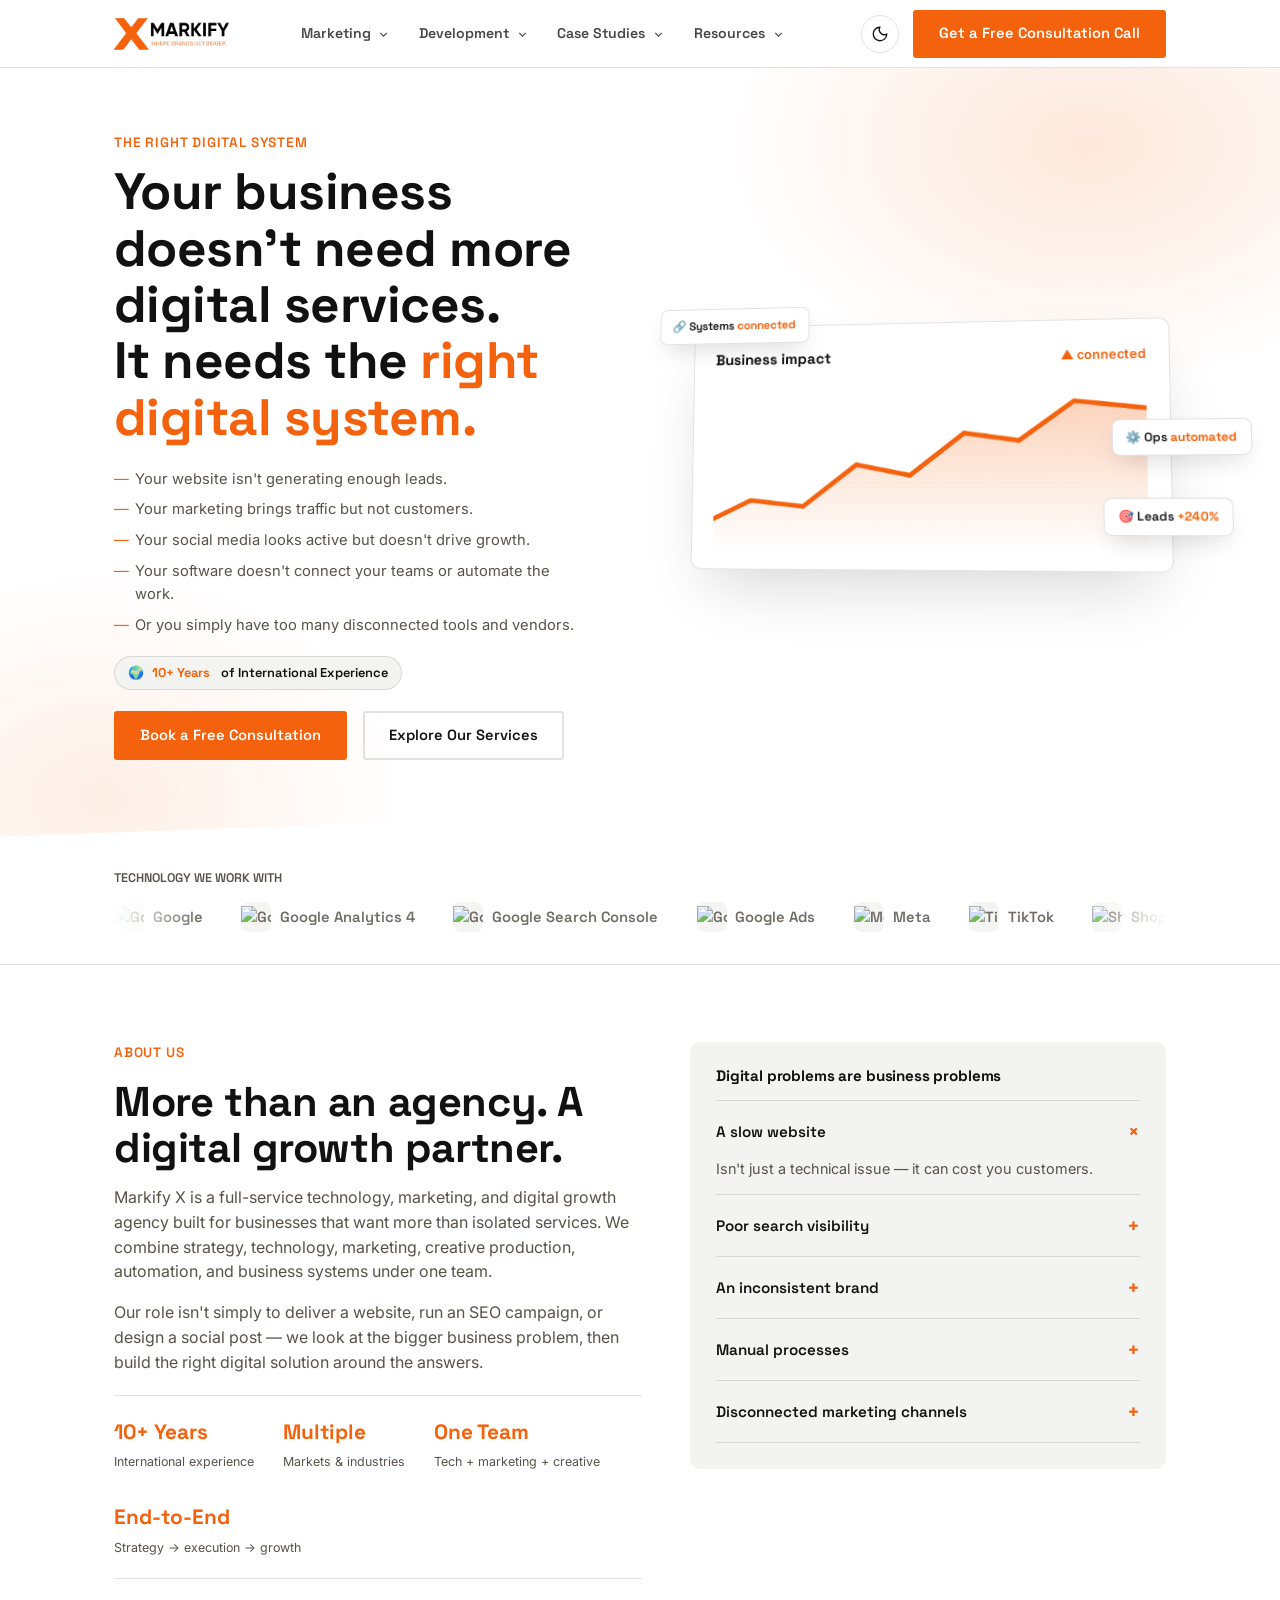
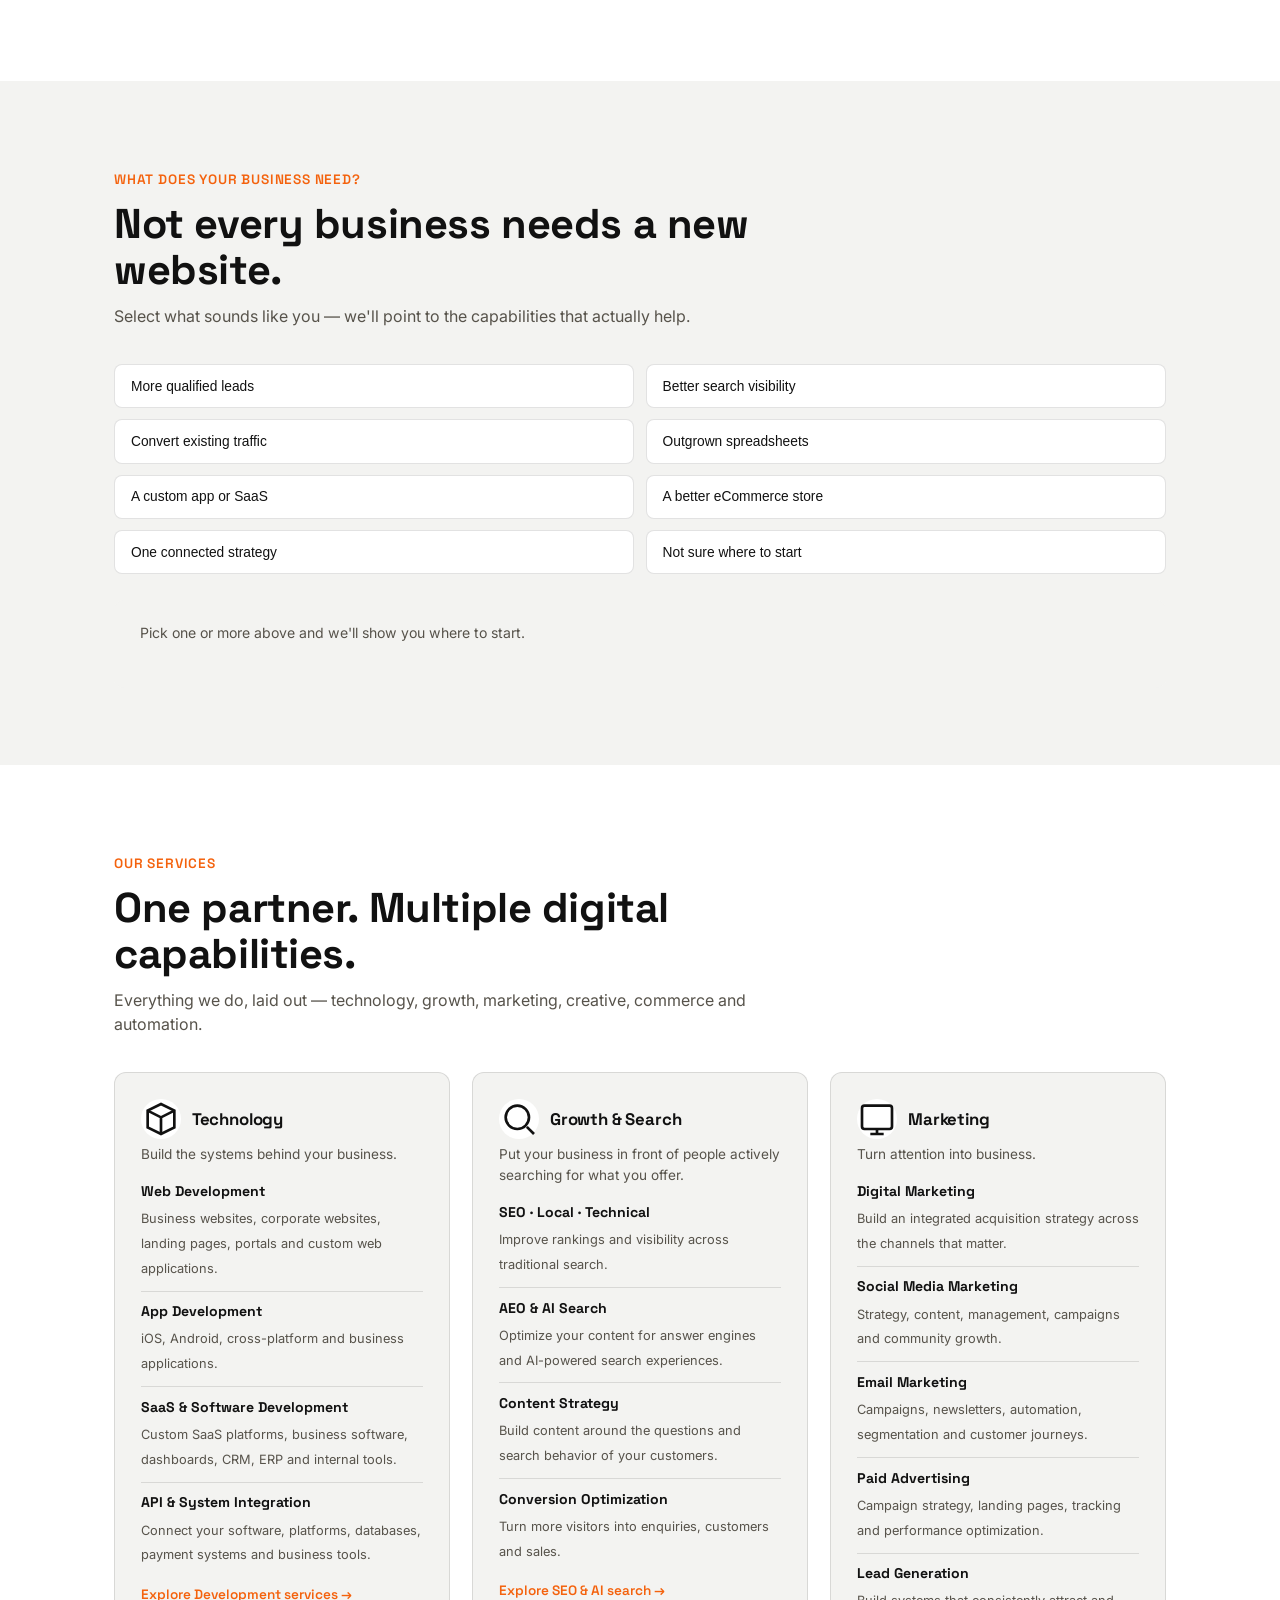
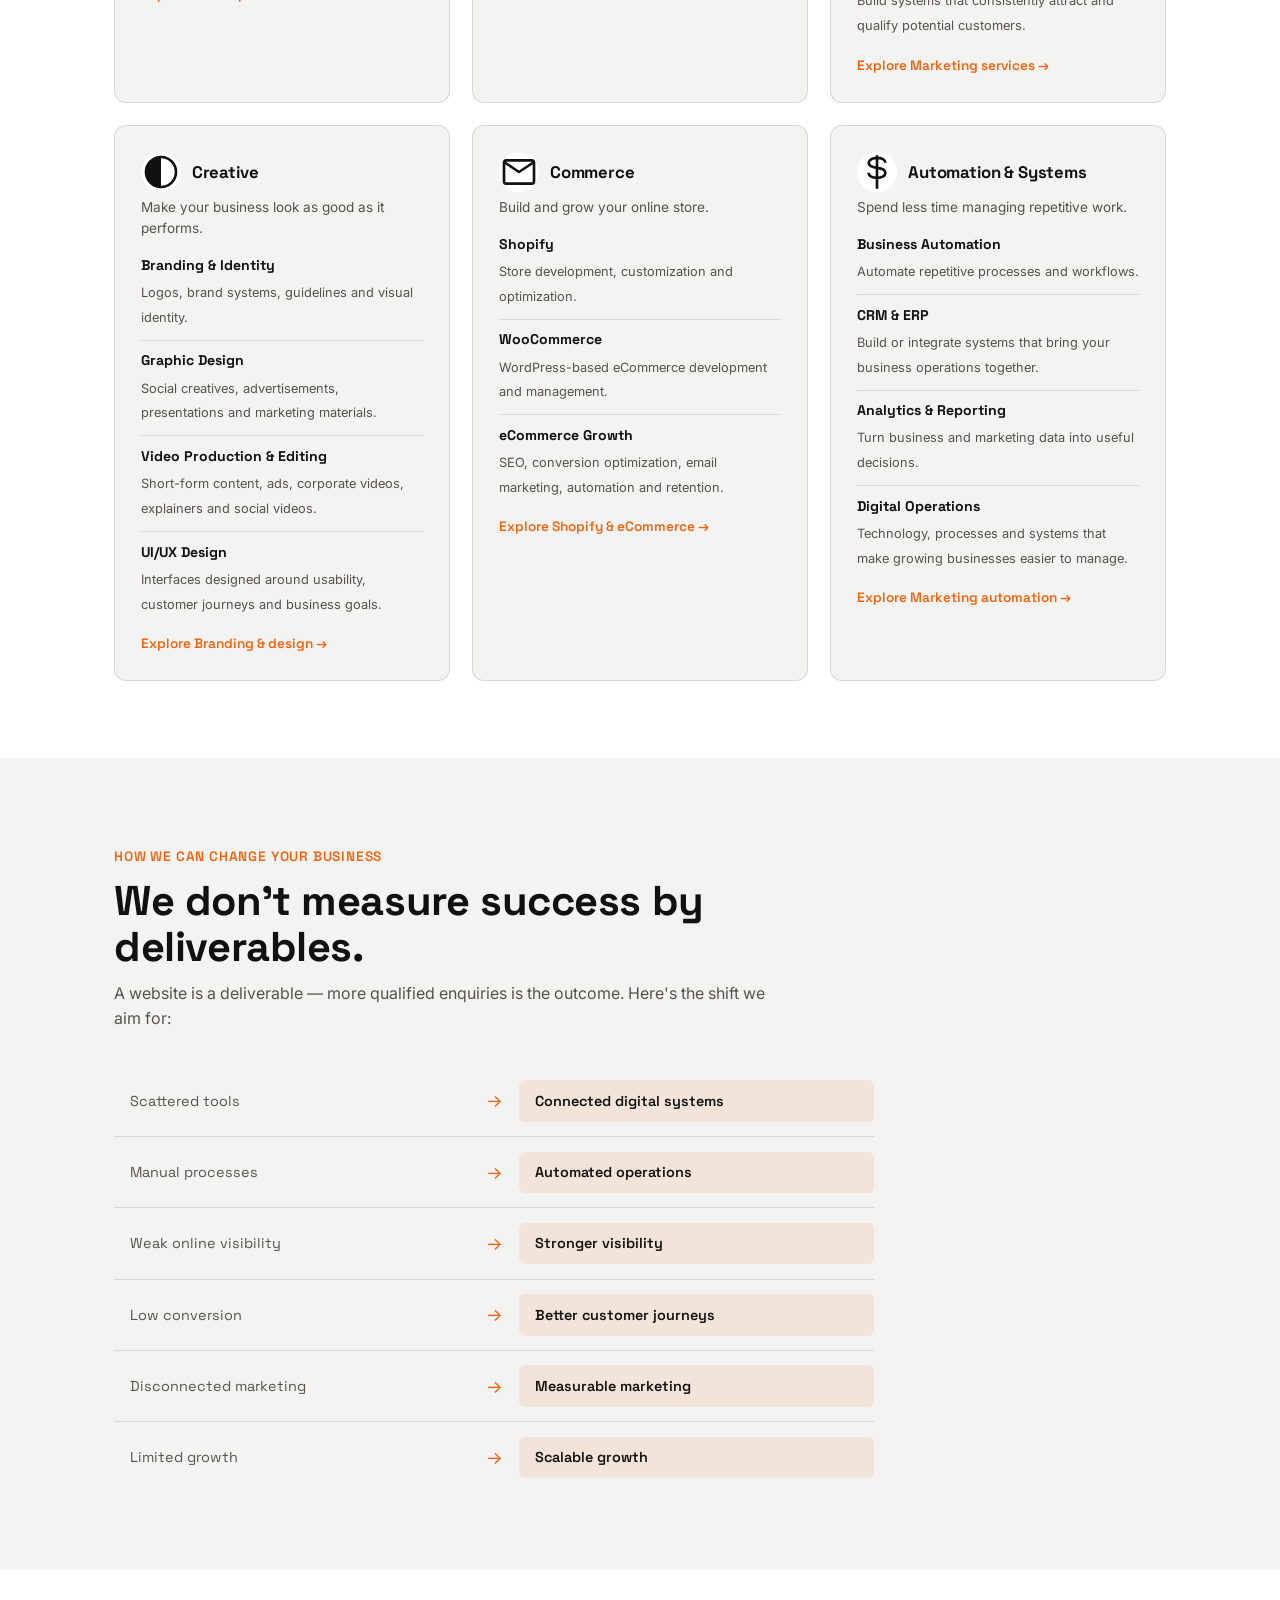
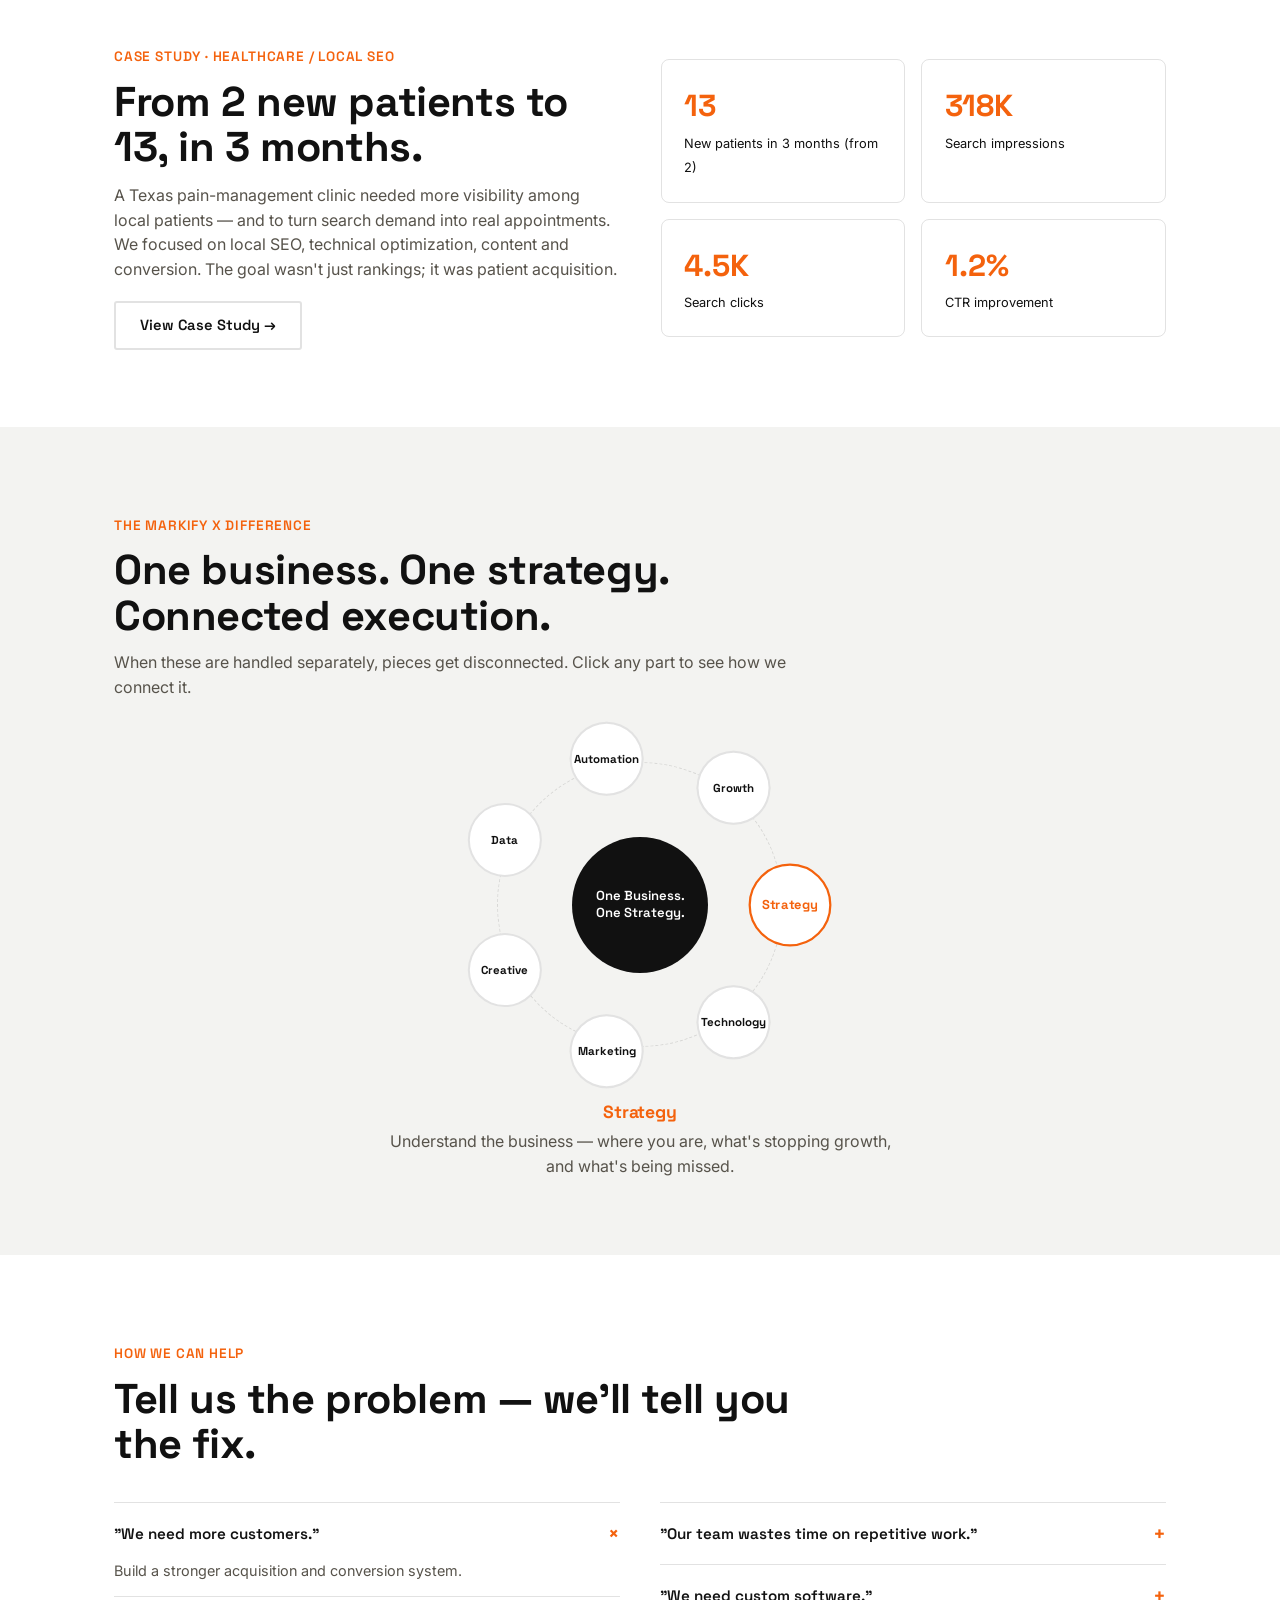
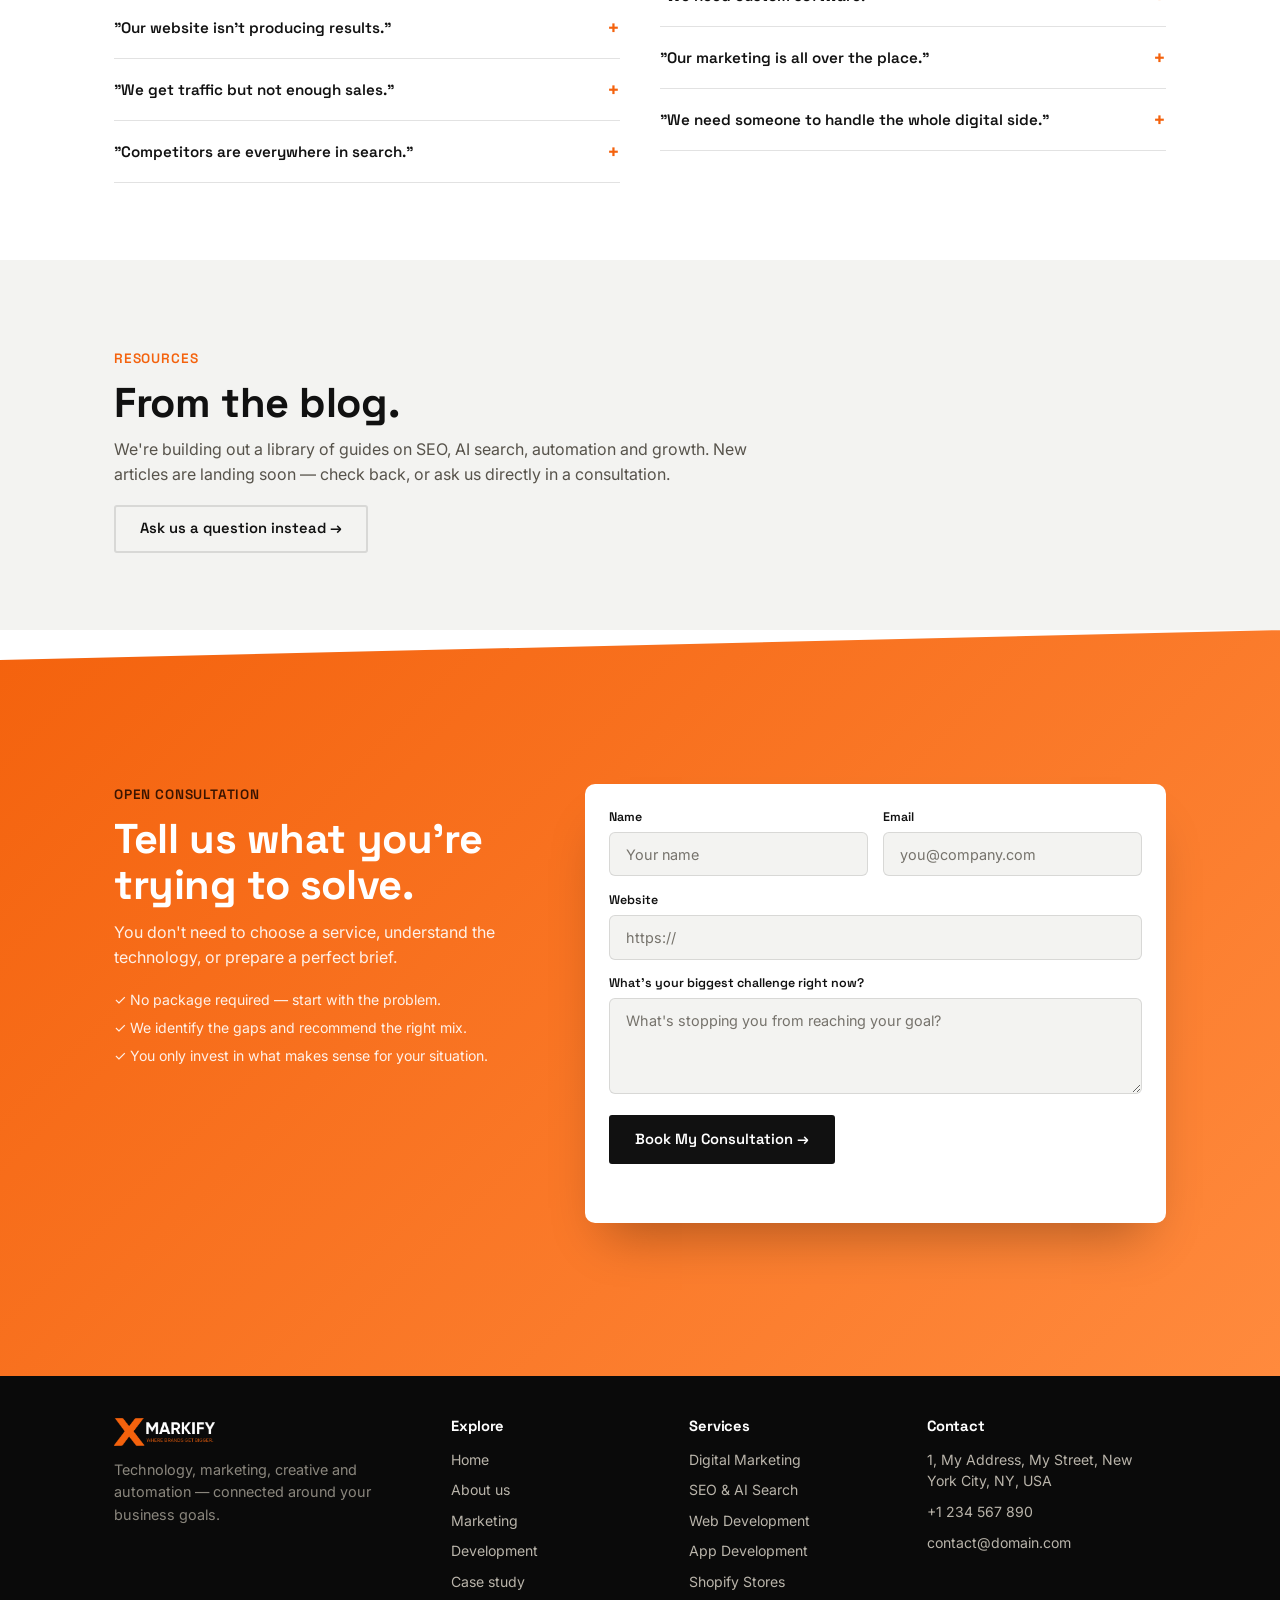
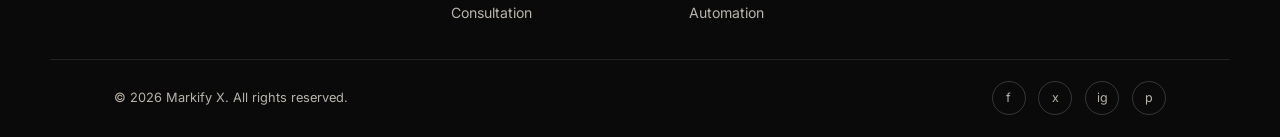
==== commit 03673ae4: "Remove Home button from navigation menu" ====
--- a/index.html
+++ b/index.html
@@ -182,7 +182,6 @@
       <img class="logo-d" src="assets/logo-dark.png" width="120" height="33" alt="" aria-hidden="true">
     </a>
     <ul class="navlinks" id="navlinks">
-      <li data-nav="home"><a href="index.html">Home</a></li>
       <li class="has-dropdown" data-nav="marketing"><div class="nav-row"><a class="nav-top" href="marketing.html">Marketing</a><button class="nav-caret" type="button" aria-label="Marketing submenu" aria-haspopup="true" aria-expanded="false"><svg viewBox="0 0 24 24" fill="none" stroke="currentColor" stroke-width="2" aria-hidden="true"><path d="M6 9l6 6 6-6"/></svg></button></div><div class="dropdown cols2"><a class="dd-all" href="marketing.html">All Marketing Services</a><a href="marketing.html#digital-marketing">Digital Marketing</a><a href="marketing.html#seo">SEO &amp; AI Search</a><a href="marketing.html#ecommerce">eCommerce Marketing</a><a href="marketing.html#social">Social Media</a><a href="marketing.html#branding">Branding &amp; Design</a><a href="marketing.html#video">Video Editing</a><a href="marketing.html#email">Email Marketing</a><a href="marketing.html#automation">Marketing Automation</a></div></li>
       <li class="has-dropdown" data-nav="development"><div class="nav-row"><a class="nav-top" href="development.html">Development</a><button class="nav-caret" type="button" aria-label="Development submenu" aria-haspopup="true" aria-expanded="false"><svg viewBox="0 0 24 24" fill="none" stroke="currentColor" stroke-width="2" aria-hidden="true"><path d="M6 9l6 6 6-6"/></svg></button></div><div class="dropdown"><a class="dd-all" href="development.html">All Development Services</a><a href="development.html#web">Web Development</a><a href="development.html#app">App Development</a><a href="development.html#saas">SaaS Development</a><a href="development.html#custom">Custom Software</a><a href="development.html#shopify">eCommerce &amp; Shopify Stores</a><a href="development.html#integrations">APIs, Integrations &amp; Automation</a></div></li>
       <li class="has-dropdown" data-nav="case" data-spy="about case difference"><div class="nav-row"><a class="nav-top" href="index.html#case">Case Studies</a><button class="nav-caret" type="button" aria-label="Case Studies submenu" aria-haspopup="true" aria-expanded="false"><svg viewBox="0 0 24 24" fill="none" stroke="currentColor" stroke-width="2" aria-hidden="true"><path d="M6 9l6 6 6-6"/></svg></button></div><div class="dropdown"><a href="index.html#about">About Us</a><a href="index.html#case">Case Study</a><a href="index.html#difference">Our Approach</a></div></li>
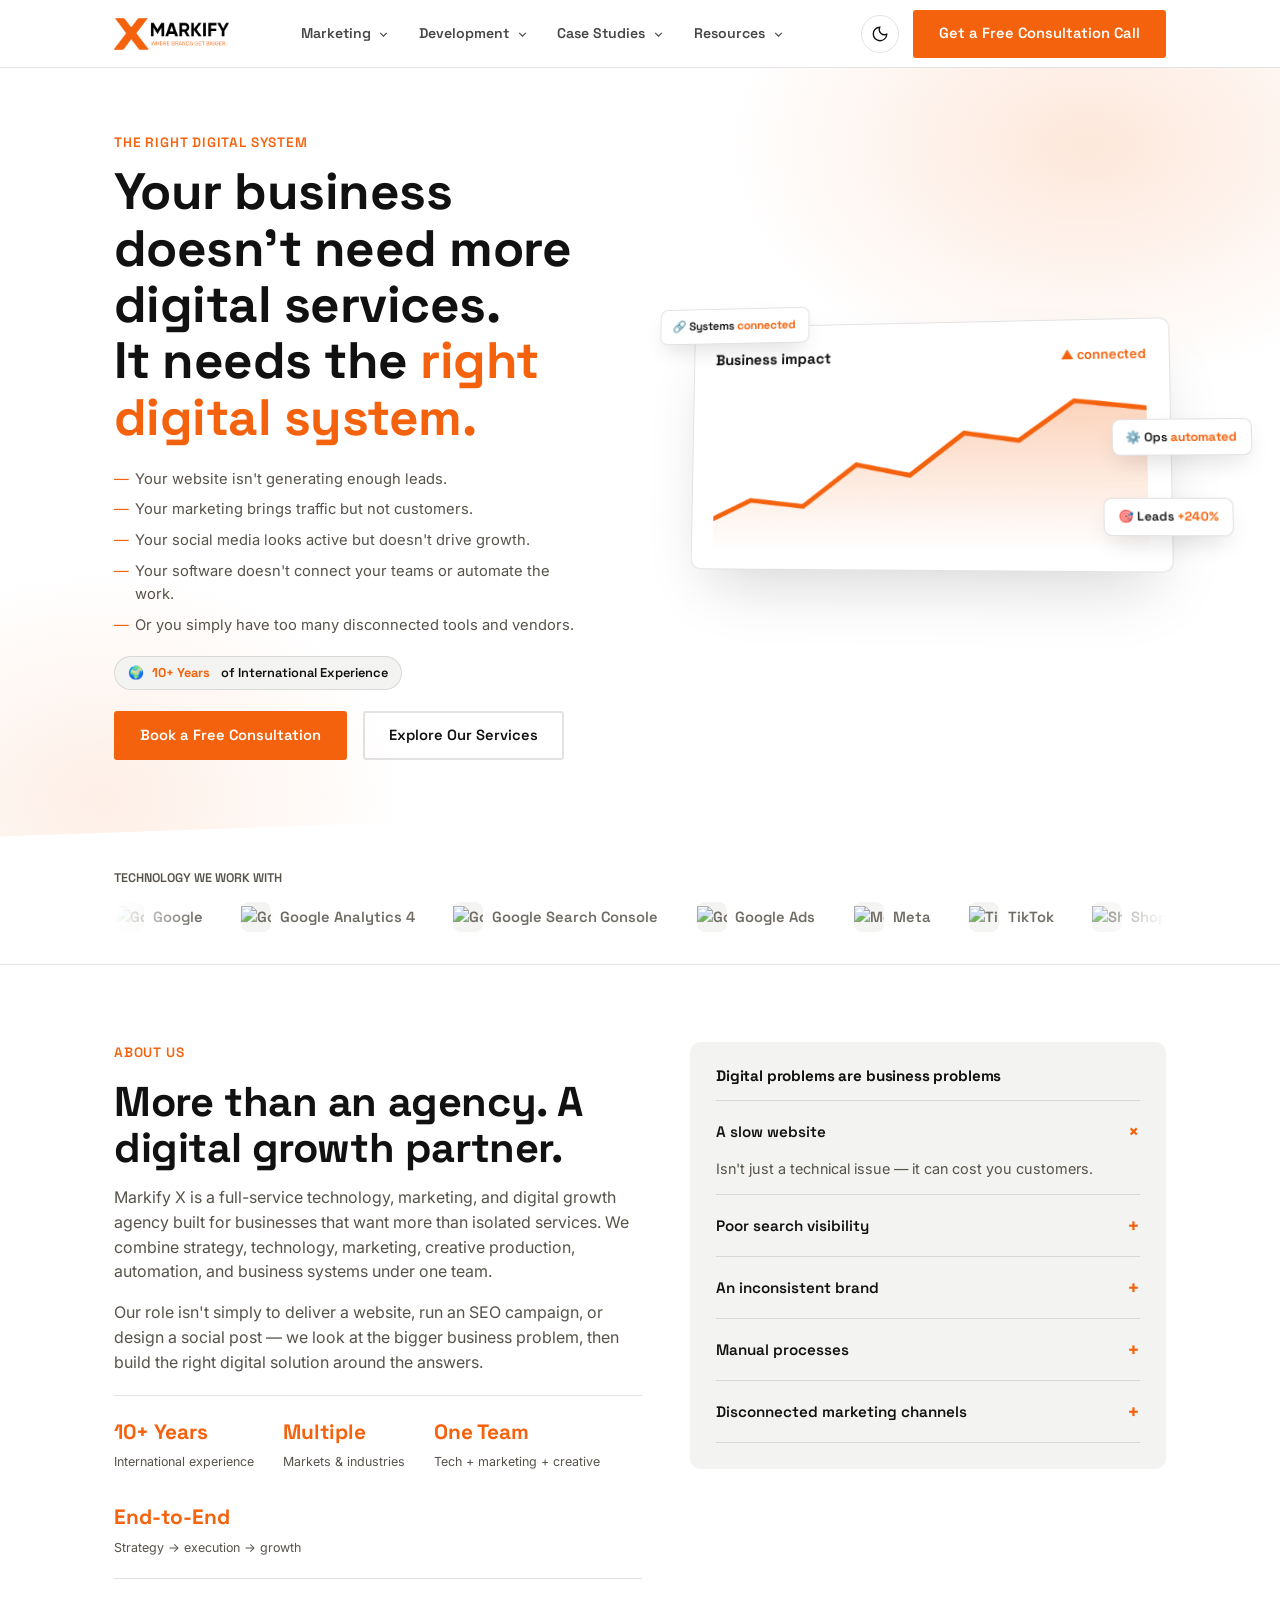
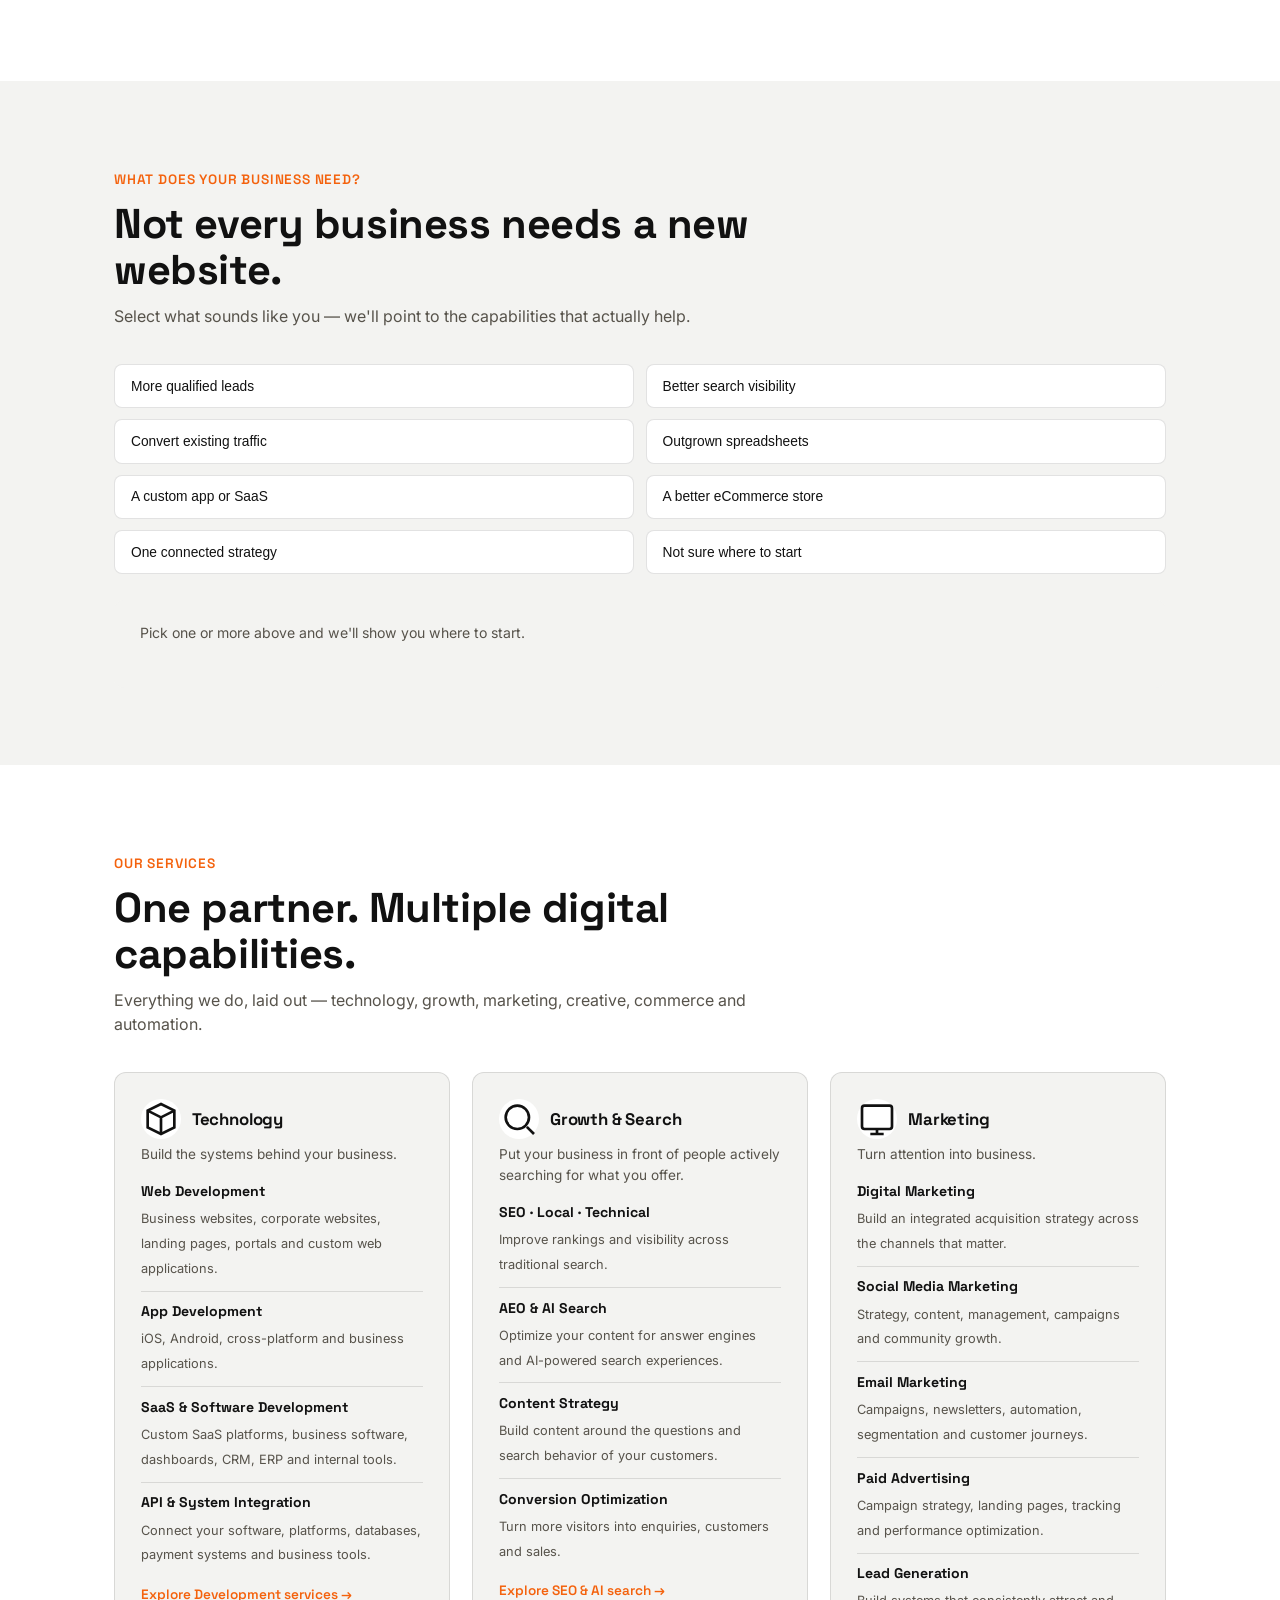
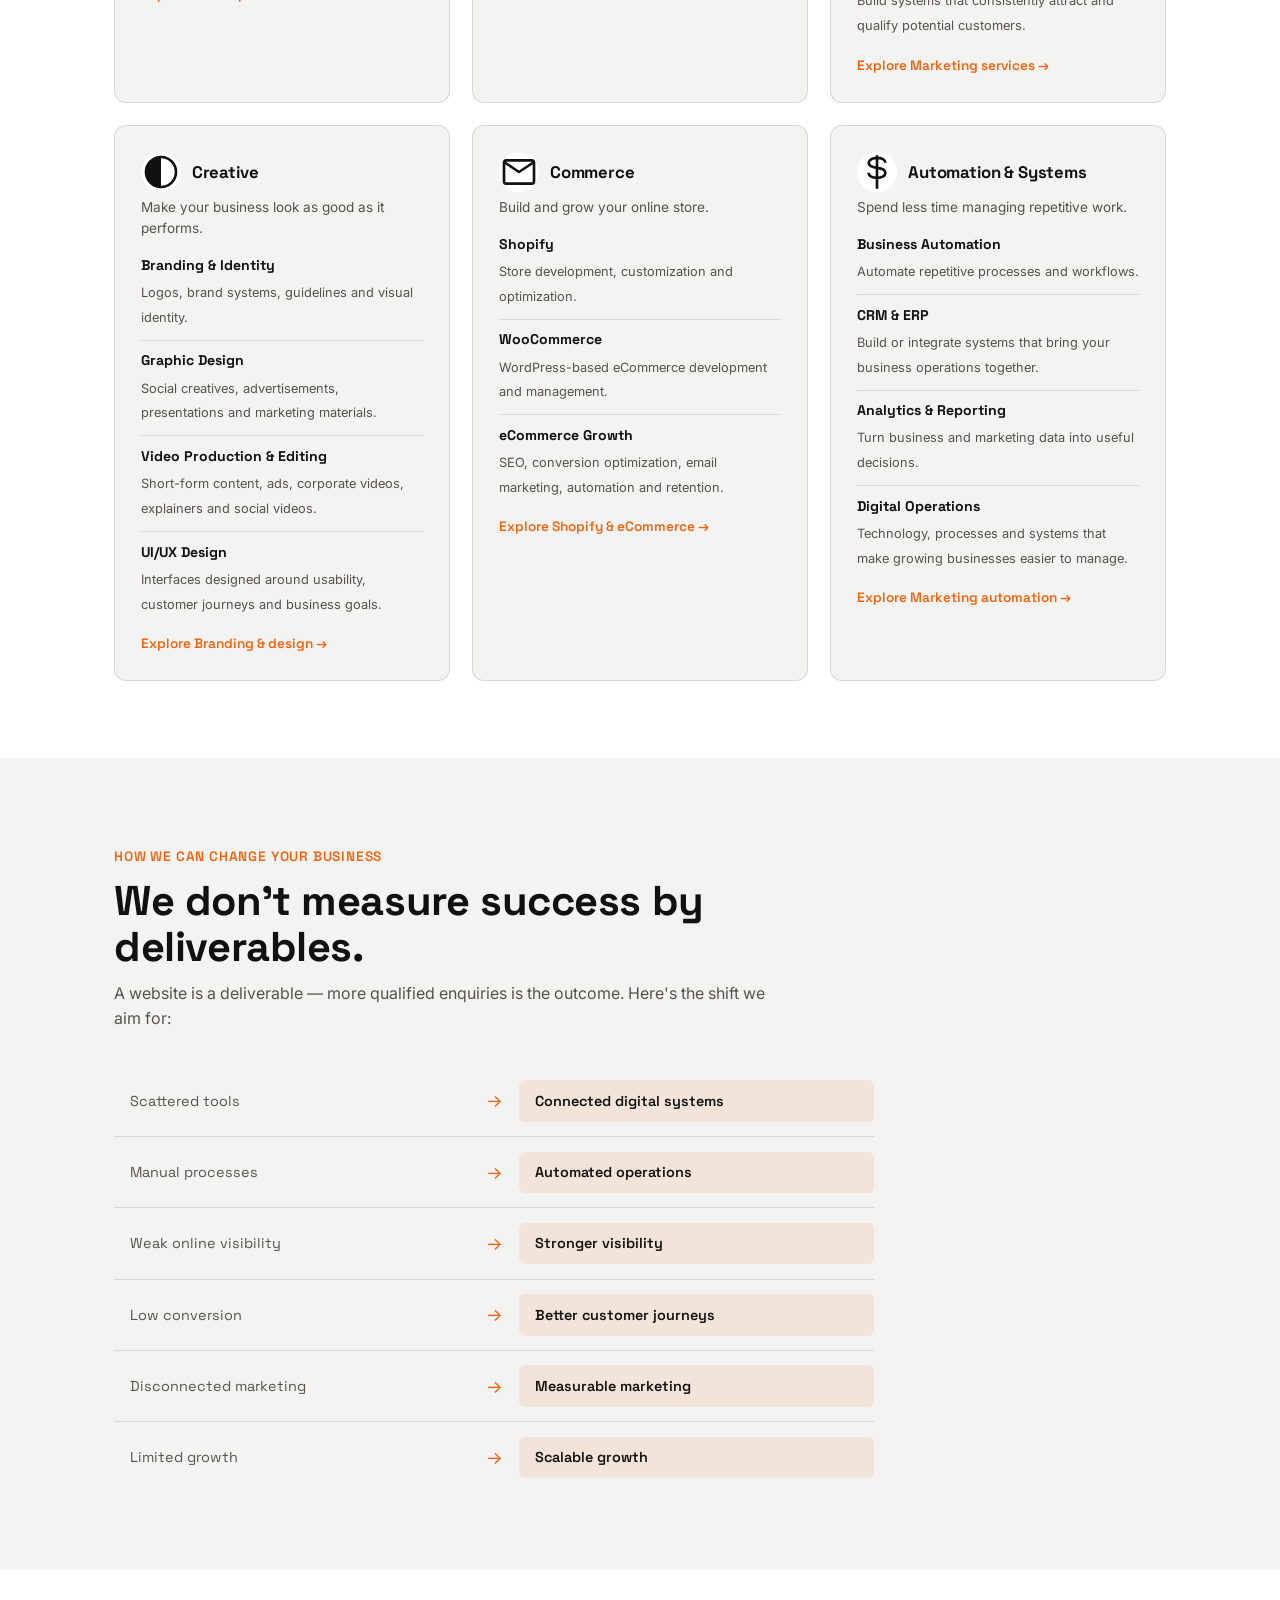
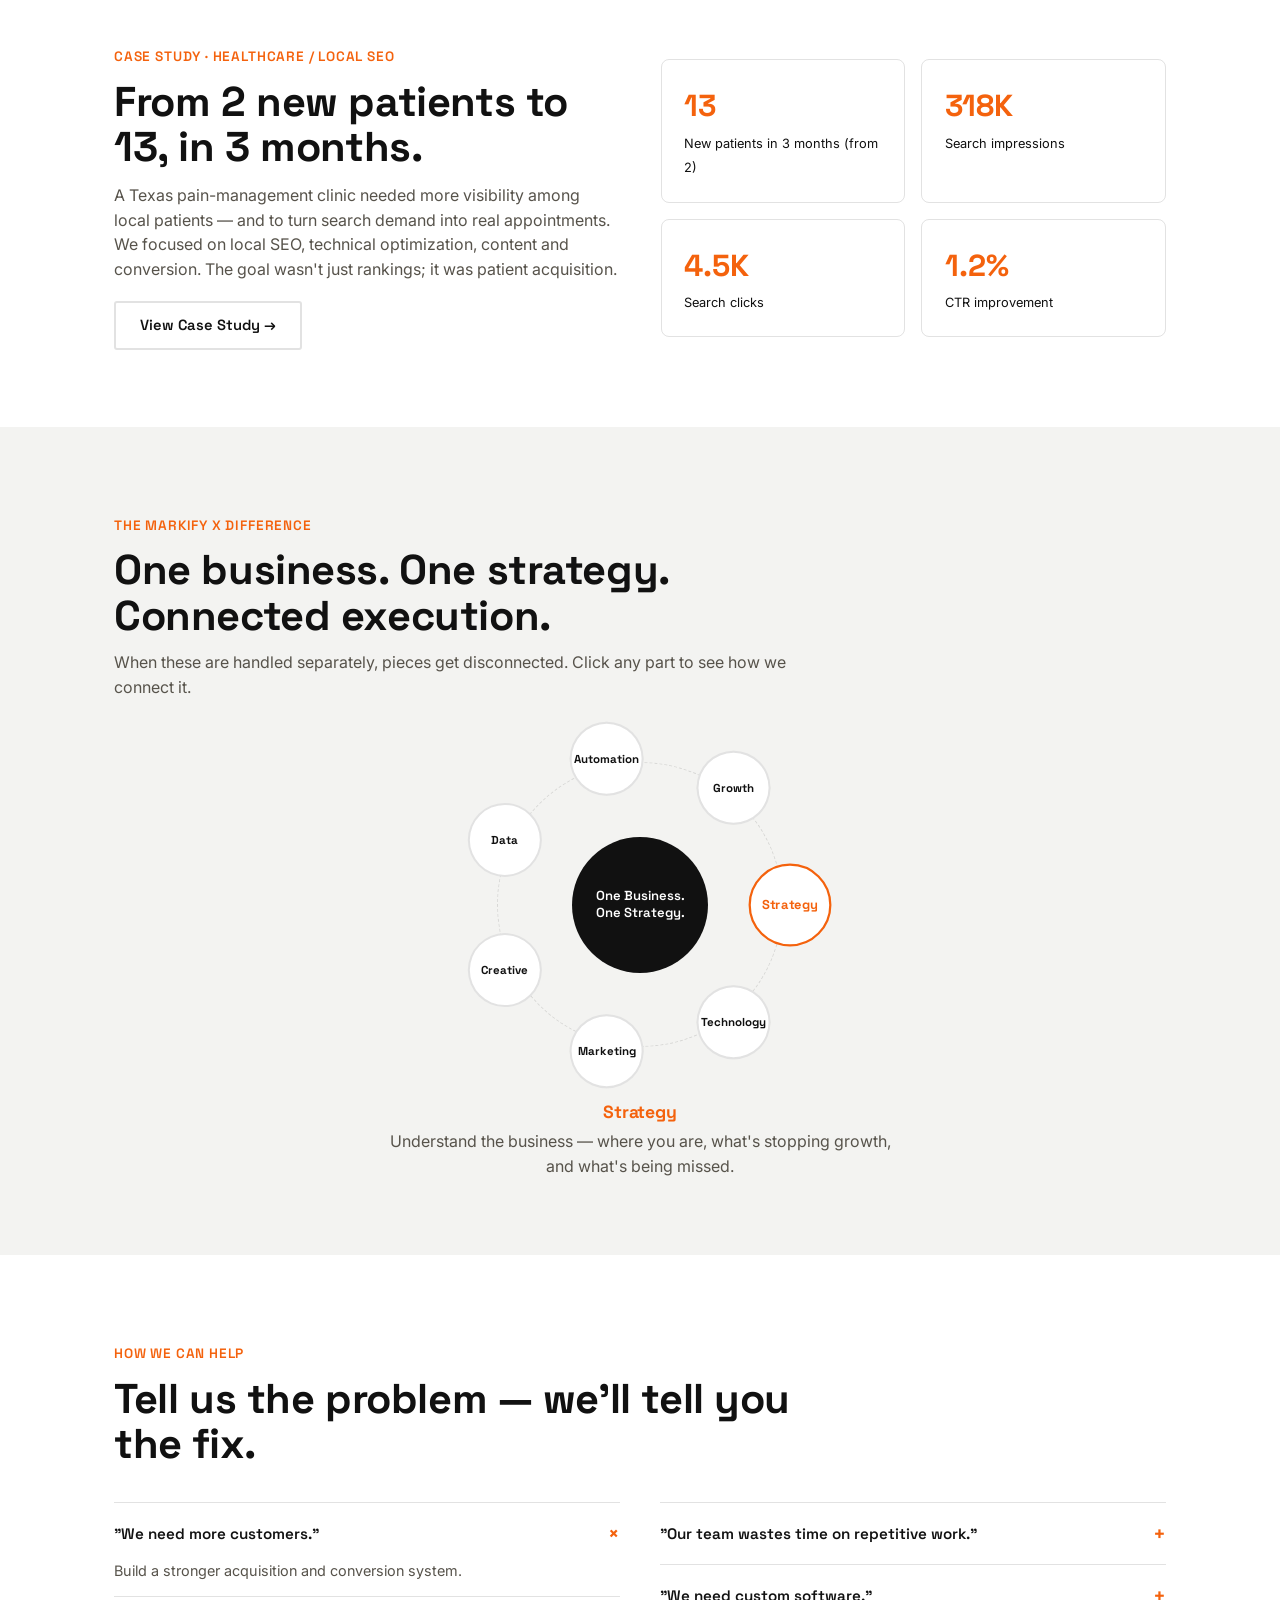
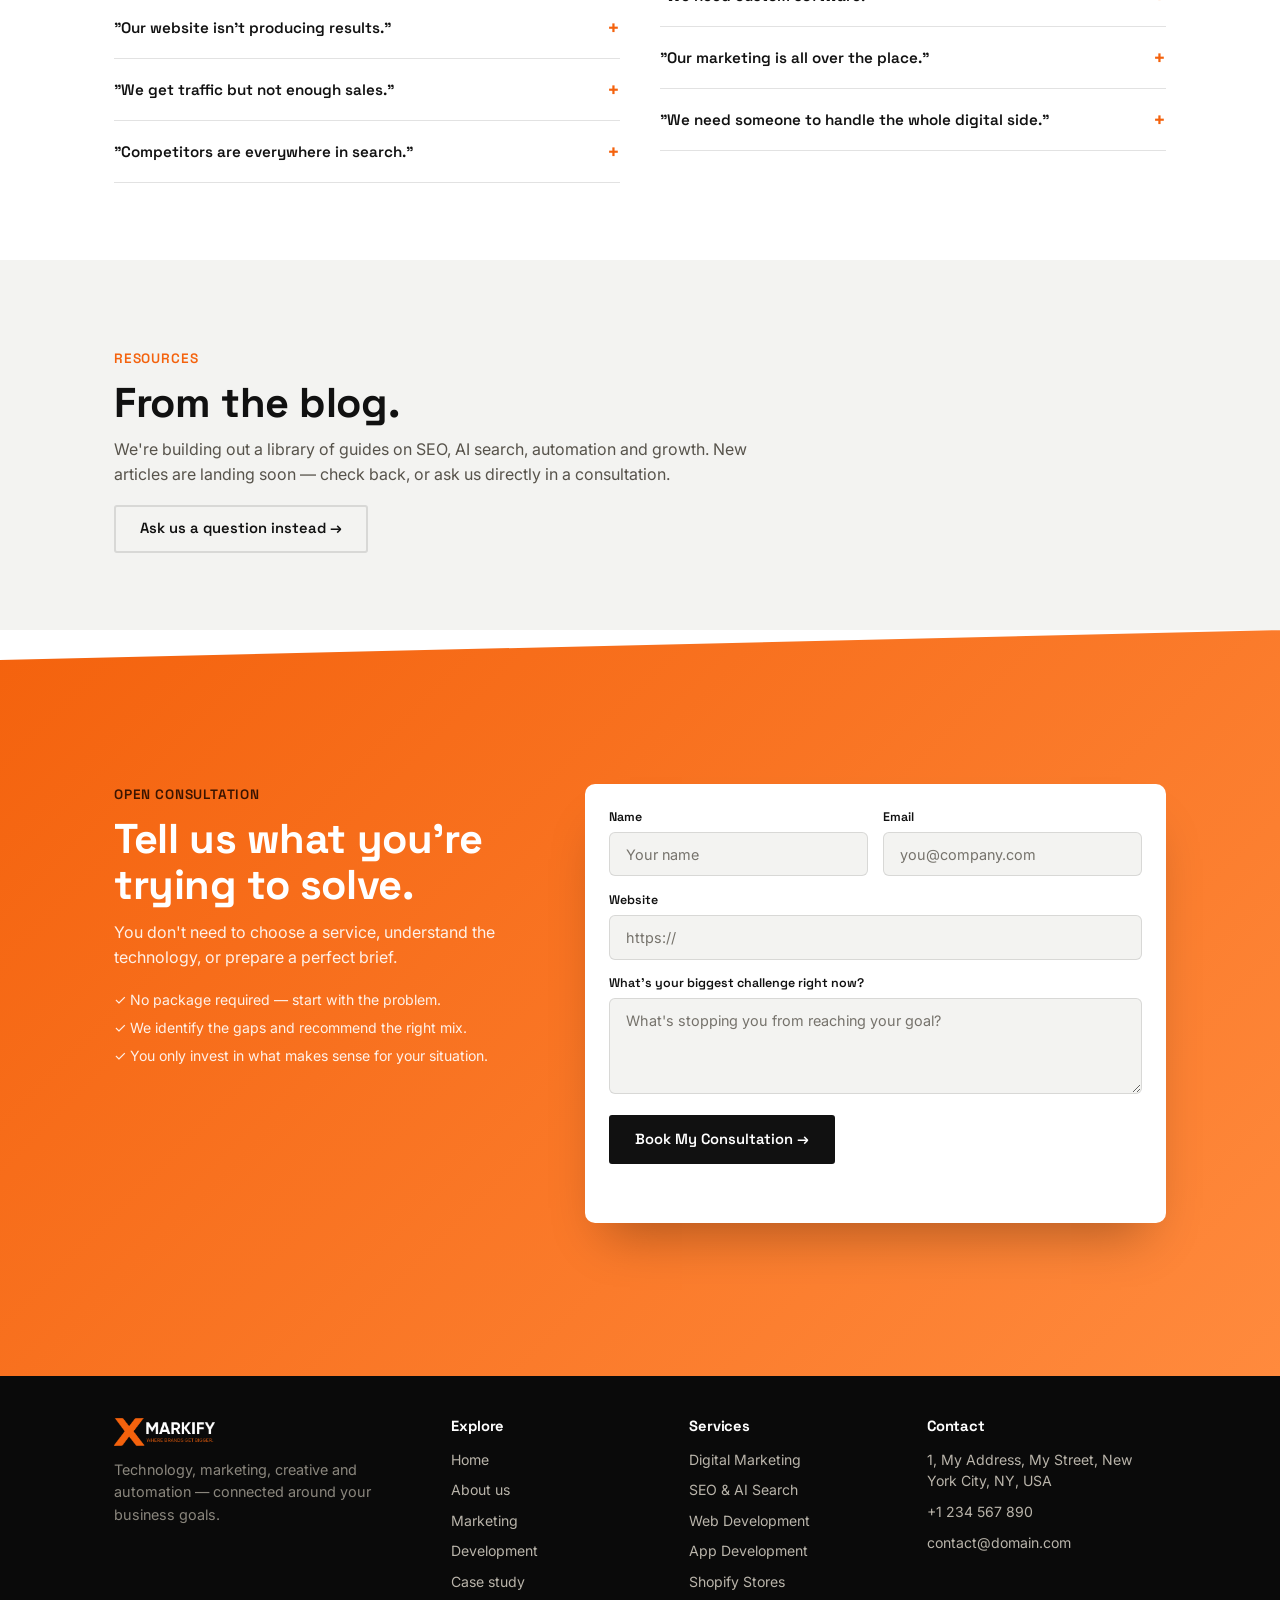
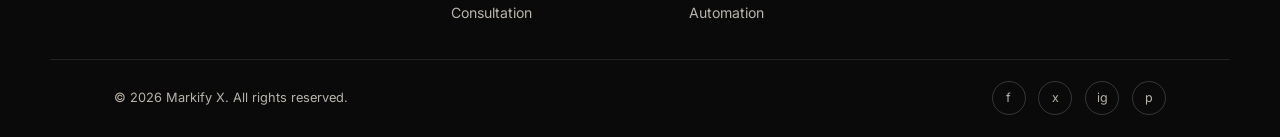
==== commit 74553bc6: "Add FAQ page link to Resources menu" ====
--- a/index.html
+++ b/index.html
@@ -185,7 +185,7 @@
       <li class="has-dropdown" data-nav="marketing"><div class="nav-row"><a class="nav-top" href="marketing.html">Marketing</a><button class="nav-caret" type="button" aria-label="Marketing submenu" aria-haspopup="true" aria-expanded="false"><svg viewBox="0 0 24 24" fill="none" stroke="currentColor" stroke-width="2" aria-hidden="true"><path d="M6 9l6 6 6-6"/></svg></button></div><div class="dropdown cols2"><a class="dd-all" href="marketing.html">All Marketing Services</a><a href="marketing.html#digital-marketing">Digital Marketing</a><a href="marketing.html#seo">SEO &amp; AI Search</a><a href="marketing.html#ecommerce">eCommerce Marketing</a><a href="marketing.html#social">Social Media</a><a href="marketing.html#branding">Branding &amp; Design</a><a href="marketing.html#video">Video Editing</a><a href="marketing.html#email">Email Marketing</a><a href="marketing.html#automation">Marketing Automation</a></div></li>
       <li class="has-dropdown" data-nav="development"><div class="nav-row"><a class="nav-top" href="development.html">Development</a><button class="nav-caret" type="button" aria-label="Development submenu" aria-haspopup="true" aria-expanded="false"><svg viewBox="0 0 24 24" fill="none" stroke="currentColor" stroke-width="2" aria-hidden="true"><path d="M6 9l6 6 6-6"/></svg></button></div><div class="dropdown"><a class="dd-all" href="development.html">All Development Services</a><a href="development.html#web">Web Development</a><a href="development.html#app">App Development</a><a href="development.html#saas">SaaS Development</a><a href="development.html#custom">Custom Software</a><a href="development.html#shopify">eCommerce &amp; Shopify Stores</a><a href="development.html#integrations">APIs, Integrations &amp; Automation</a></div></li>
       <li class="has-dropdown" data-nav="case" data-spy="about case difference"><div class="nav-row"><a class="nav-top" href="index.html#case">Case Studies</a><button class="nav-caret" type="button" aria-label="Case Studies submenu" aria-haspopup="true" aria-expanded="false"><svg viewBox="0 0 24 24" fill="none" stroke="currentColor" stroke-width="2" aria-hidden="true"><path d="M6 9l6 6 6-6"/></svg></button></div><div class="dropdown"><a href="index.html#about">About Us</a><a href="index.html#case">Case Study</a><a href="index.html#difference">Our Approach</a></div></li>
-      <li class="has-dropdown align-right" data-nav="resources" data-spy="needs faq blog"><div class="nav-row"><a class="nav-top" href="index.html#blog">Resources</a><button class="nav-caret" type="button" aria-label="Resources submenu" aria-haspopup="true" aria-expanded="false"><svg viewBox="0 0 24 24" fill="none" stroke="currentColor" stroke-width="2" aria-hidden="true"><path d="M6 9l6 6 6-6"/></svg></button></div><div class="dropdown"><a href="index.html#blog">Blog</a><a href="index.html#needs">Analysis Tools</a><a href="index.html#faq">FAQ</a></div></li>
+      <li class="has-dropdown align-right" data-nav="resources" data-spy="needs faq blog"><div class="nav-row"><a class="nav-top" href="index.html#blog">Resources</a><button class="nav-caret" type="button" aria-label="Resources submenu" aria-haspopup="true" aria-expanded="false"><svg viewBox="0 0 24 24" fill="none" stroke="currentColor" stroke-width="2" aria-hidden="true"><path d="M6 9l6 6 6-6"/></svg></button></div><div class="dropdown"><a href="index.html#blog">Blog</a><a href="index.html#needs">Analysis Tools</a><a href="faq.html">FAQ</a></div></li>
       <li class="mobile-cta"><a class="btn alt" href="#contact">Get a Free Consultation Call</a></li>
     </ul>
     <div class="navcta">
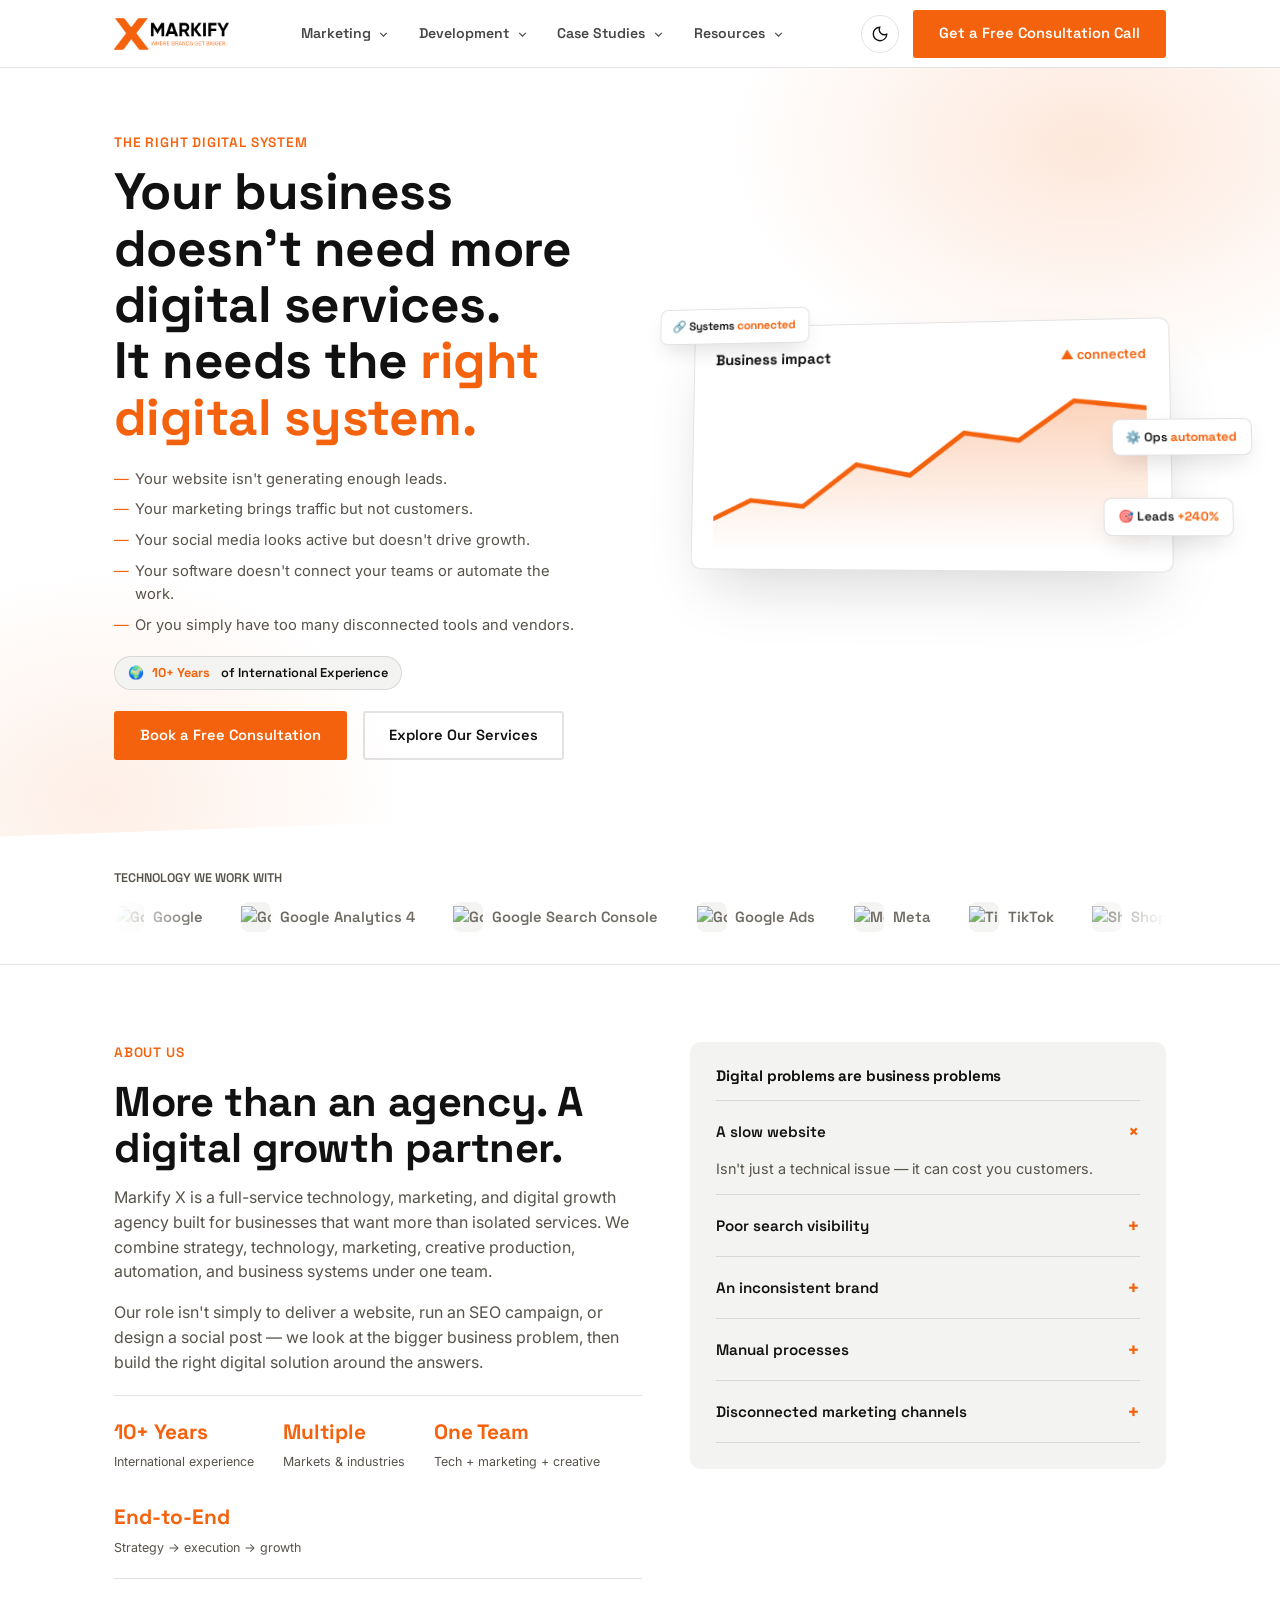
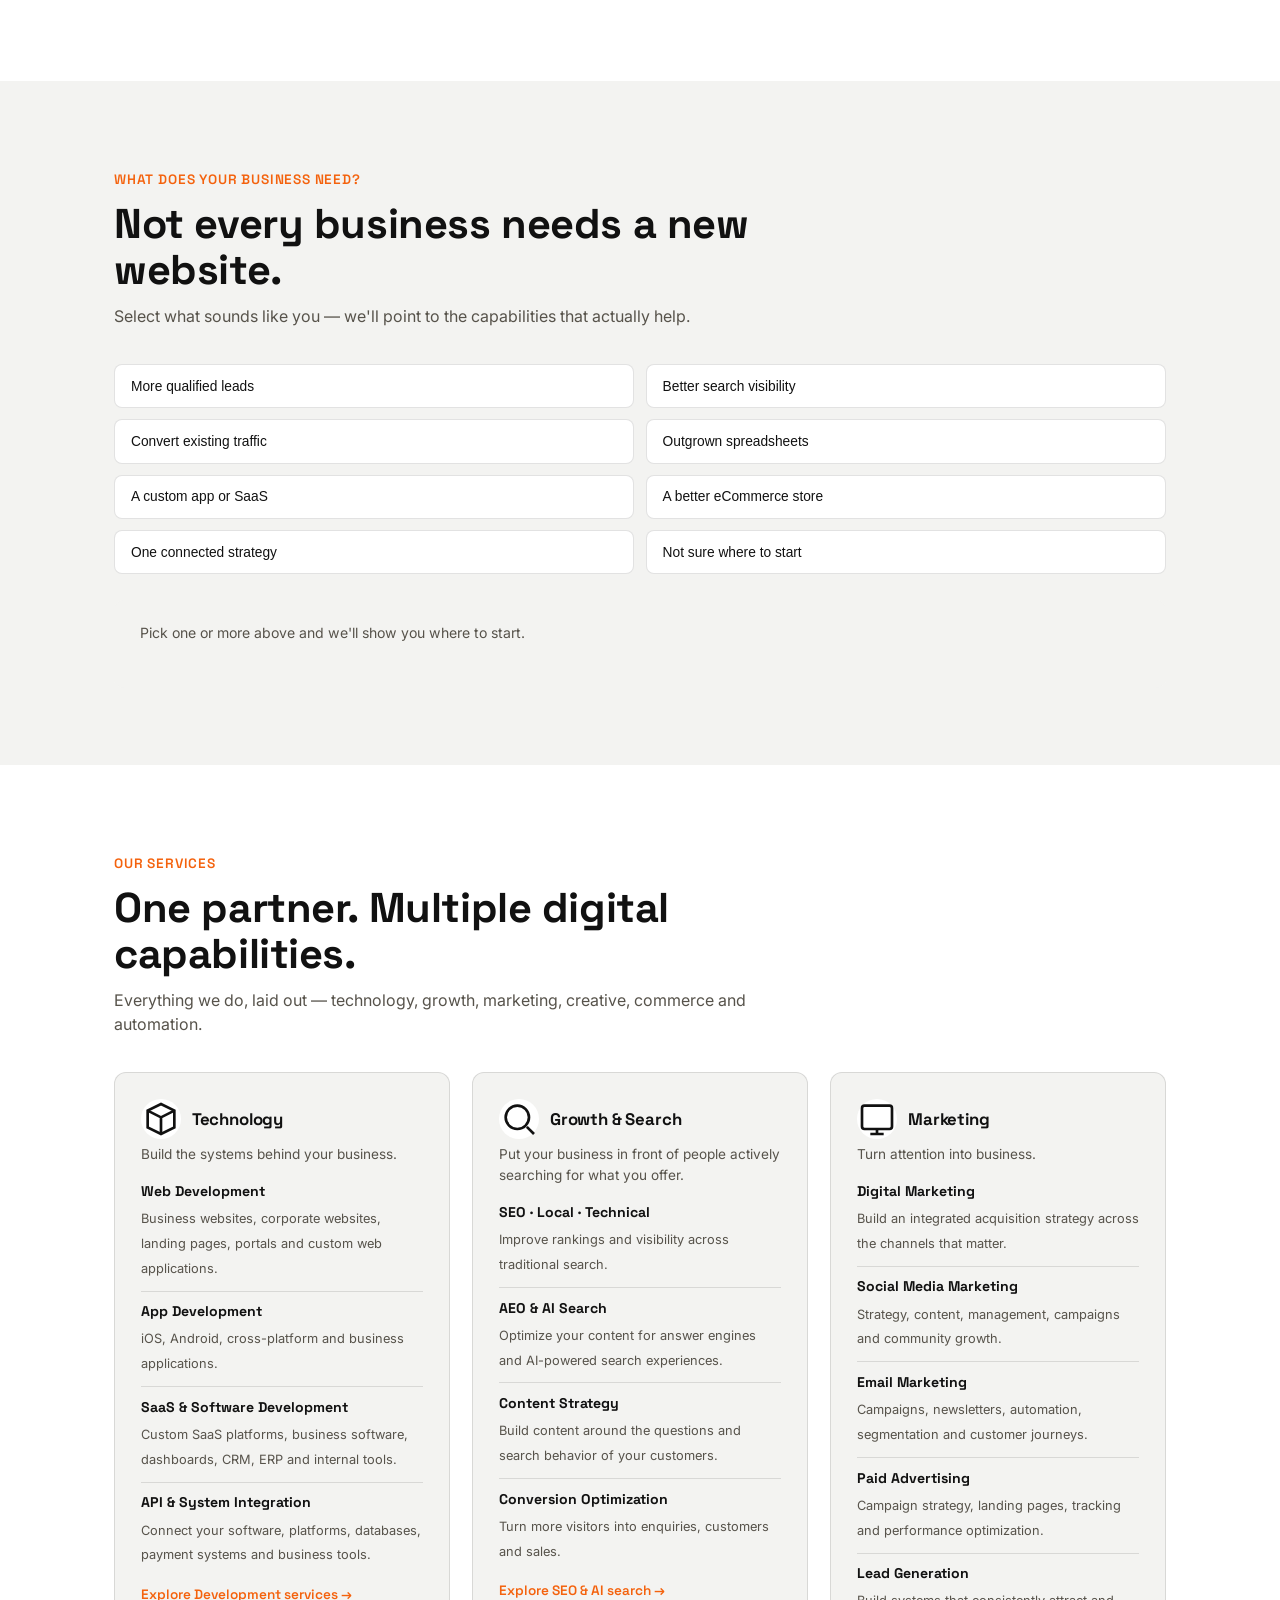
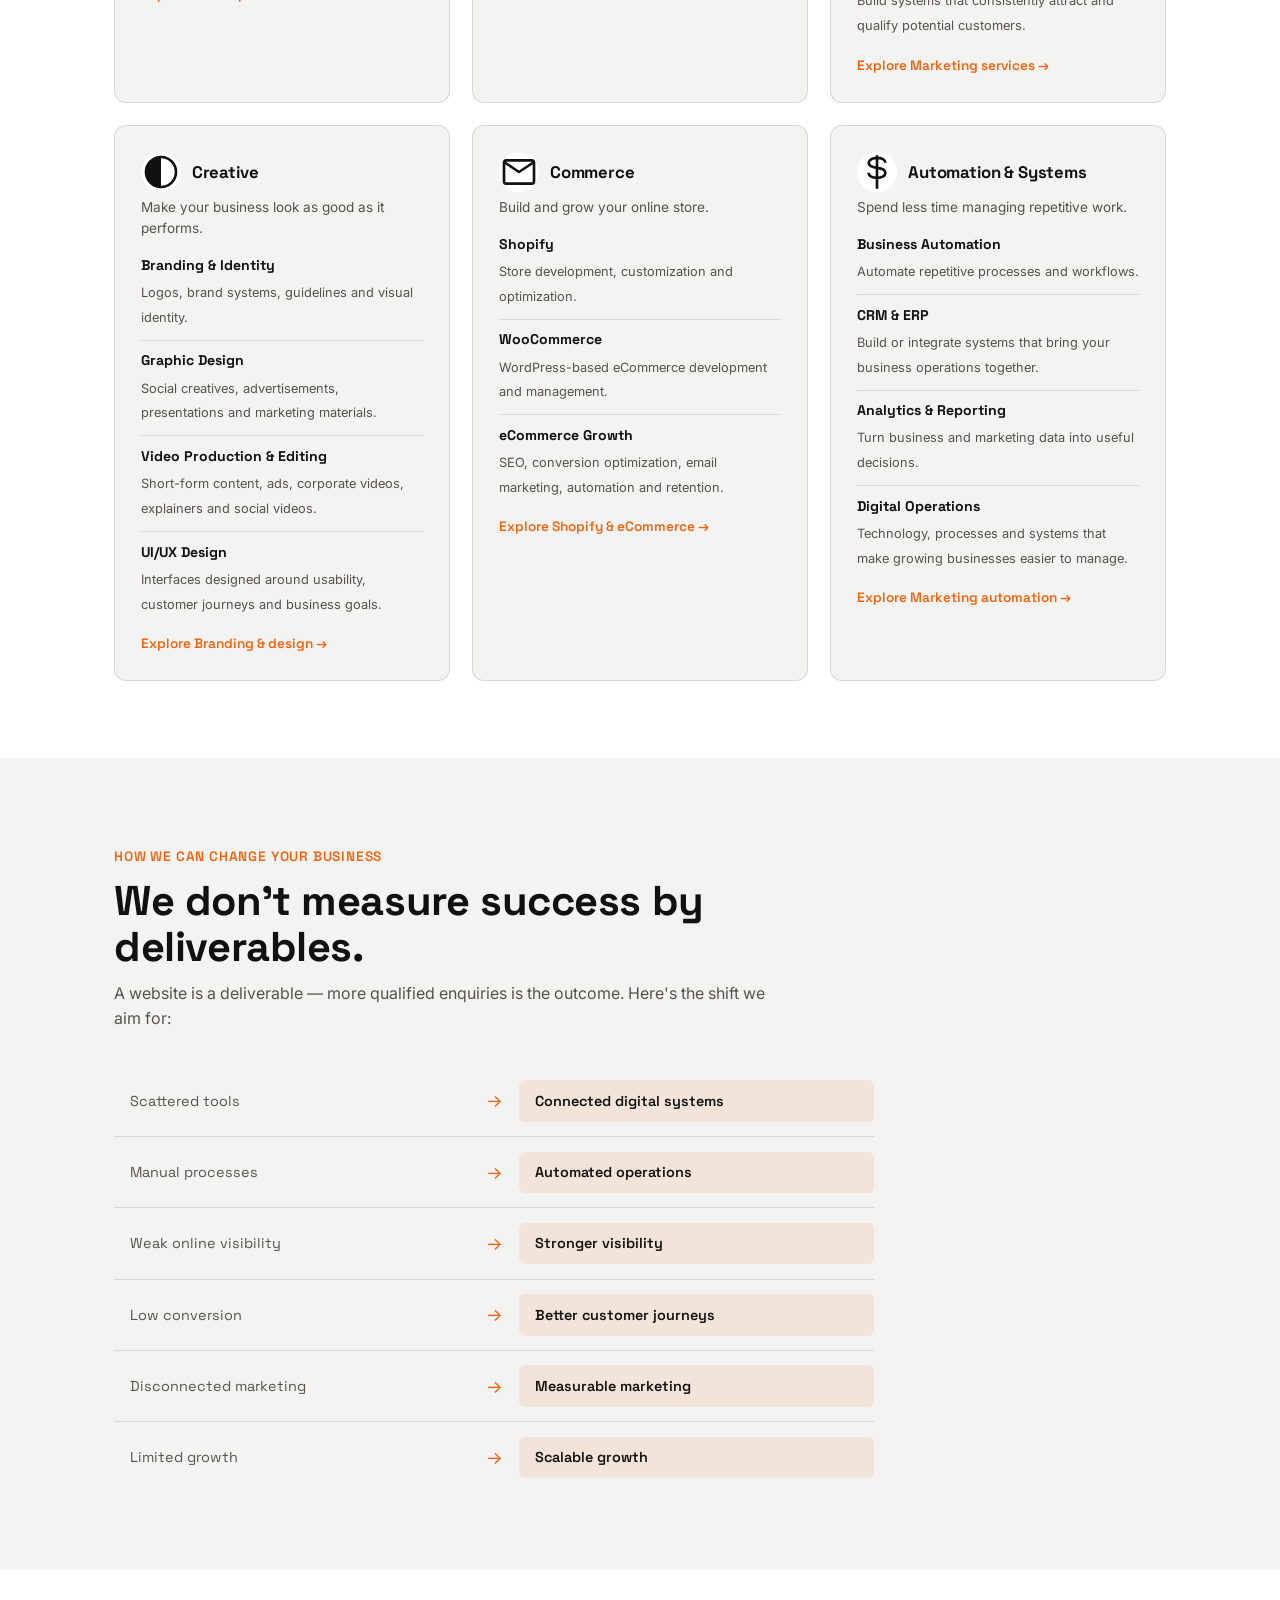
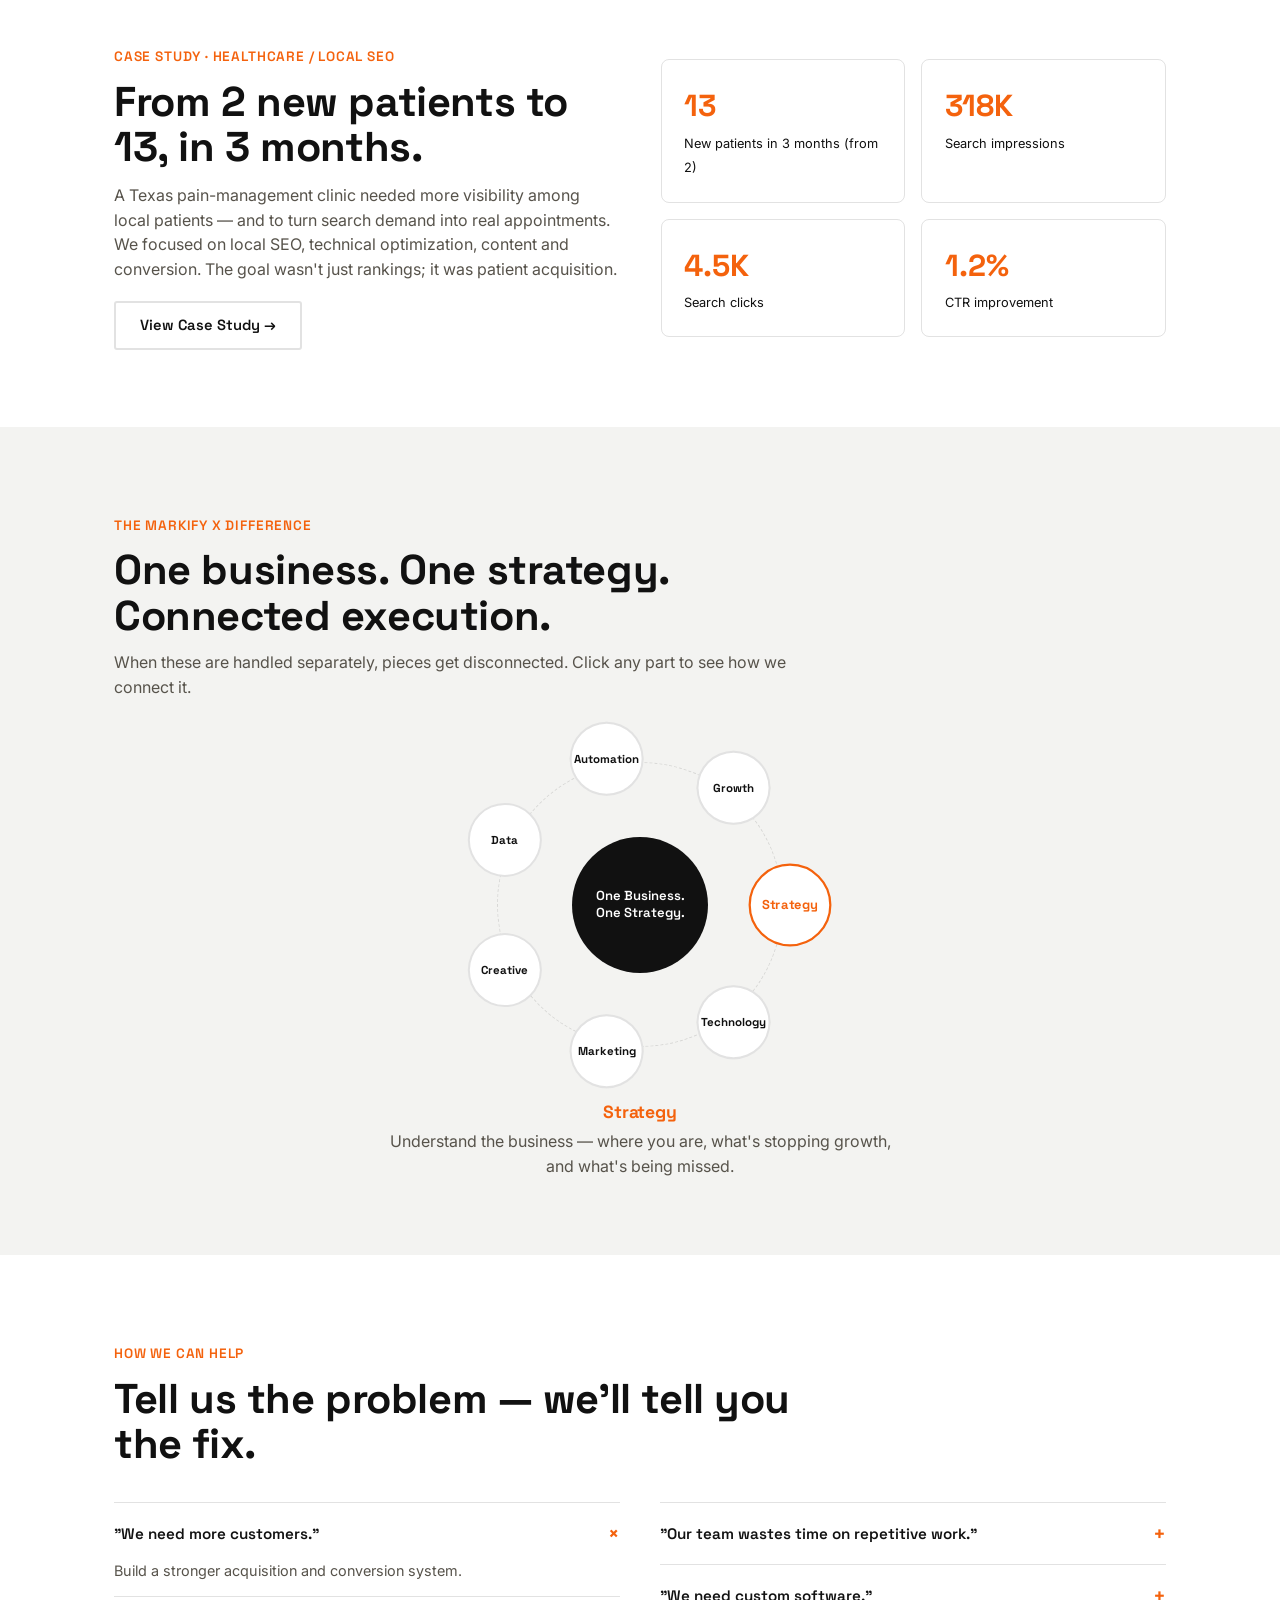
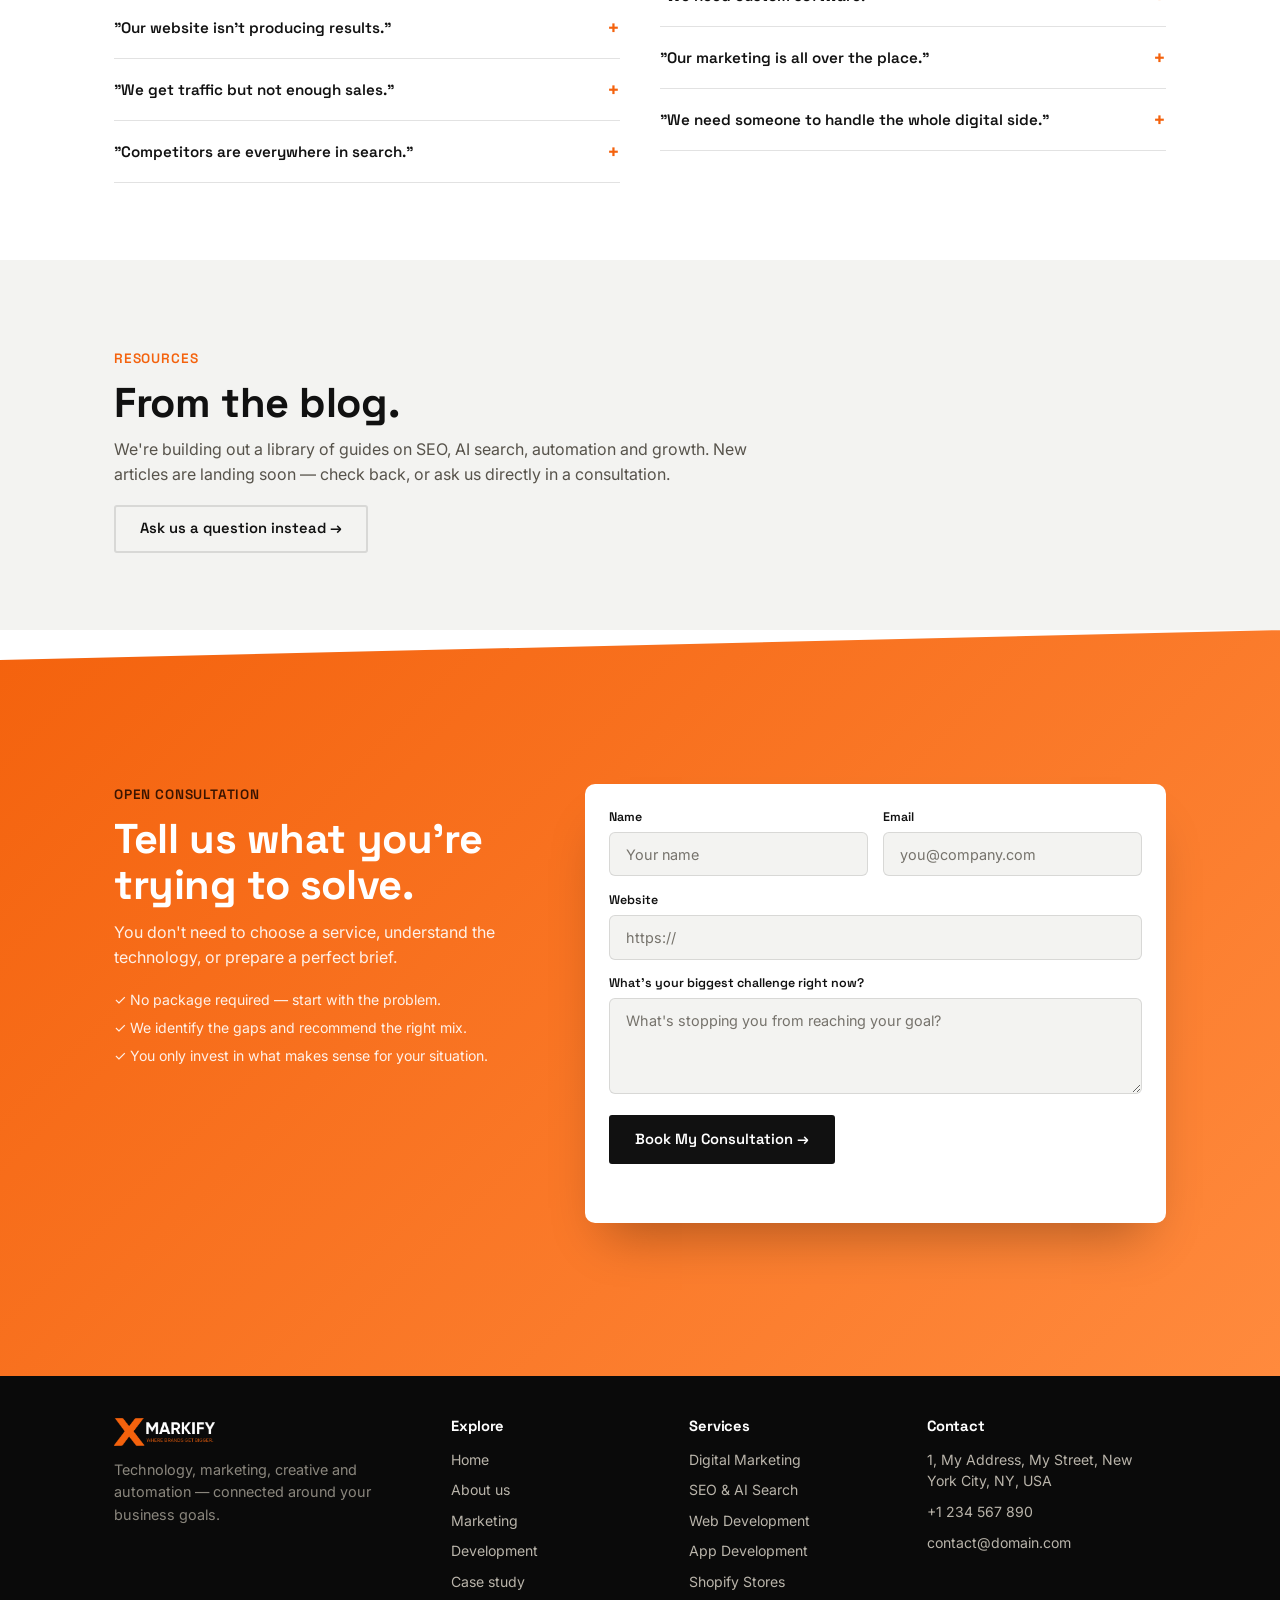
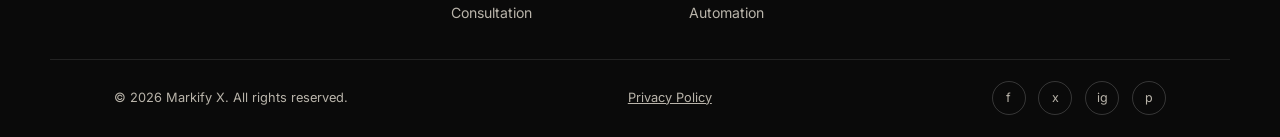
==== commit 46aa5de8: "Link privacy policy from site footer" ====
--- a/index.html
+++ b/index.html
@@ -446,6 +446,7 @@
   </div>
   <div class="wrap foot-bottom">
     <span>© 2026 Markify X. All rights reserved.</span>
+    <a href="privacy-policy.html">Privacy Policy</a>
     <div class="socials" aria-label="Social media links"><a href="#" aria-label="Facebook">f</a><a href="#" aria-label="X / Twitter">x</a><a href="#" aria-label="Instagram">ig</a><a href="#" aria-label="Pinterest">p</a></div>
   </div>
 </footer>
